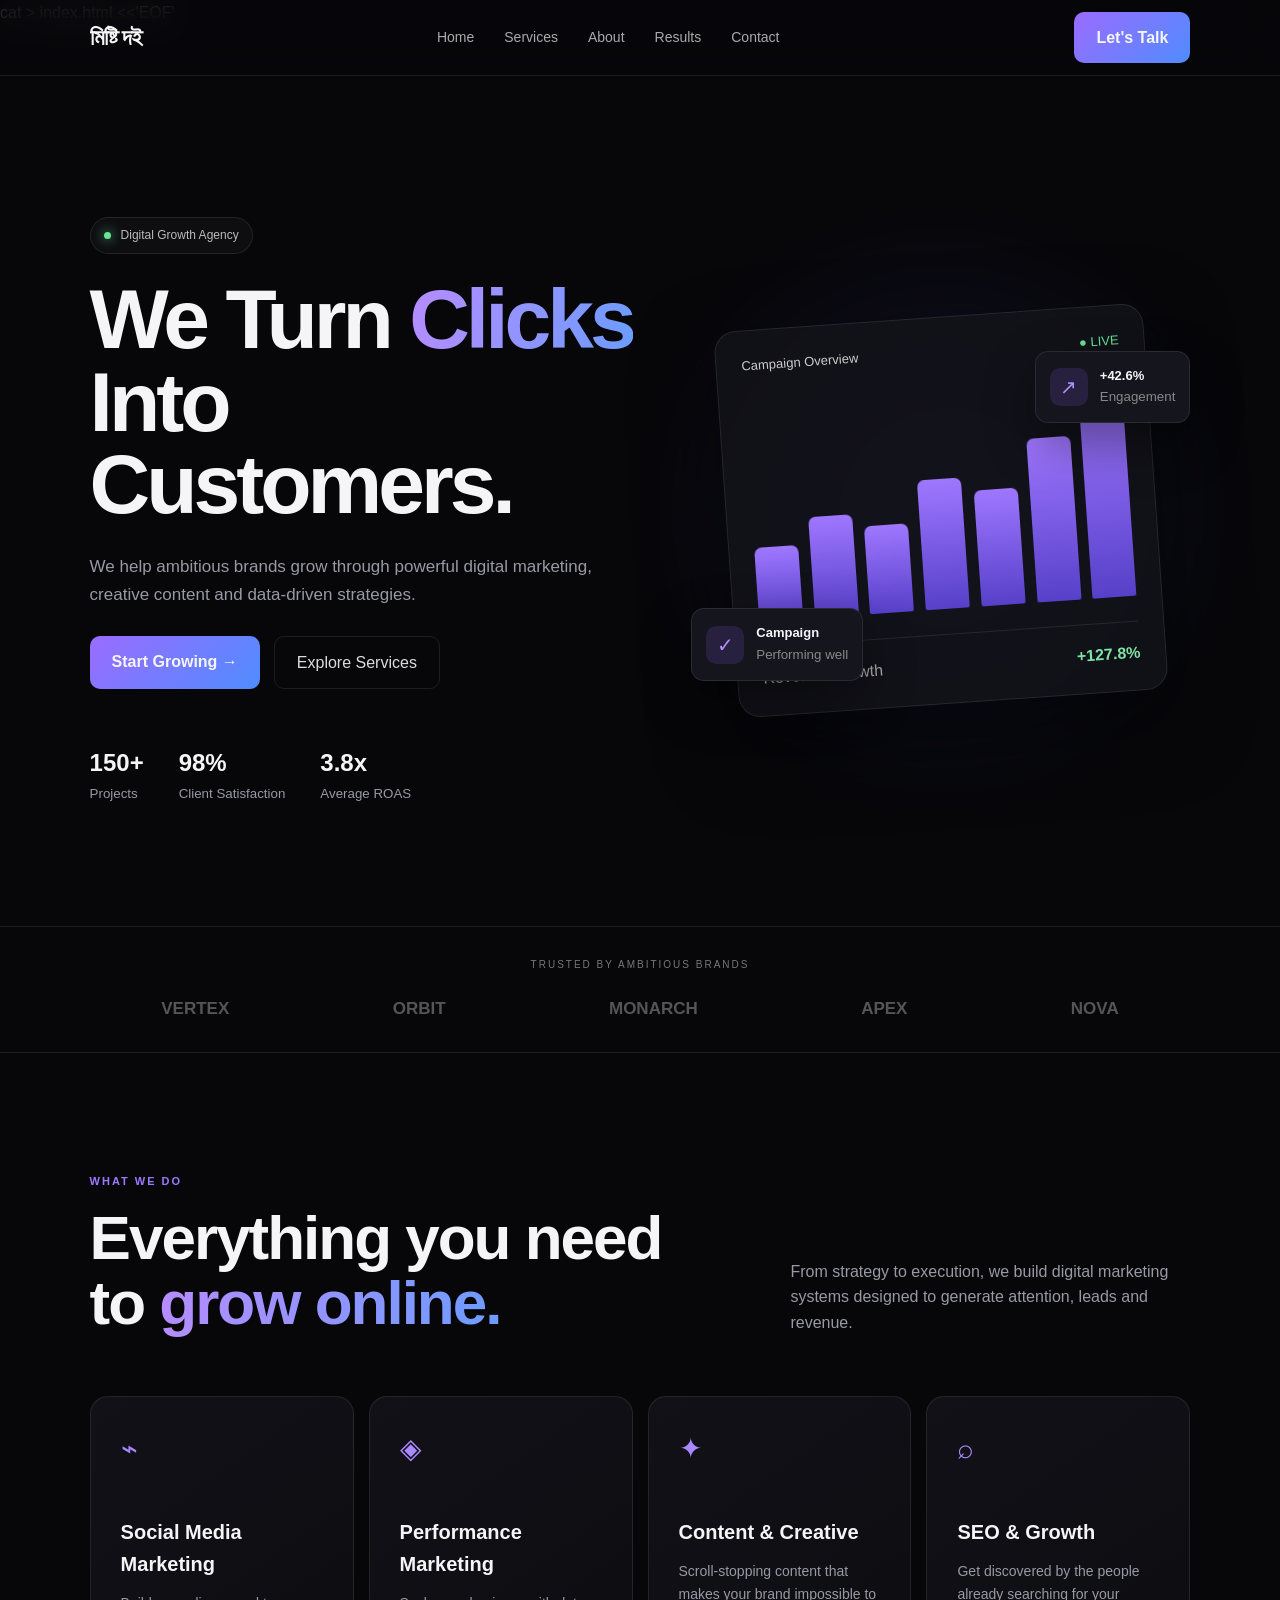
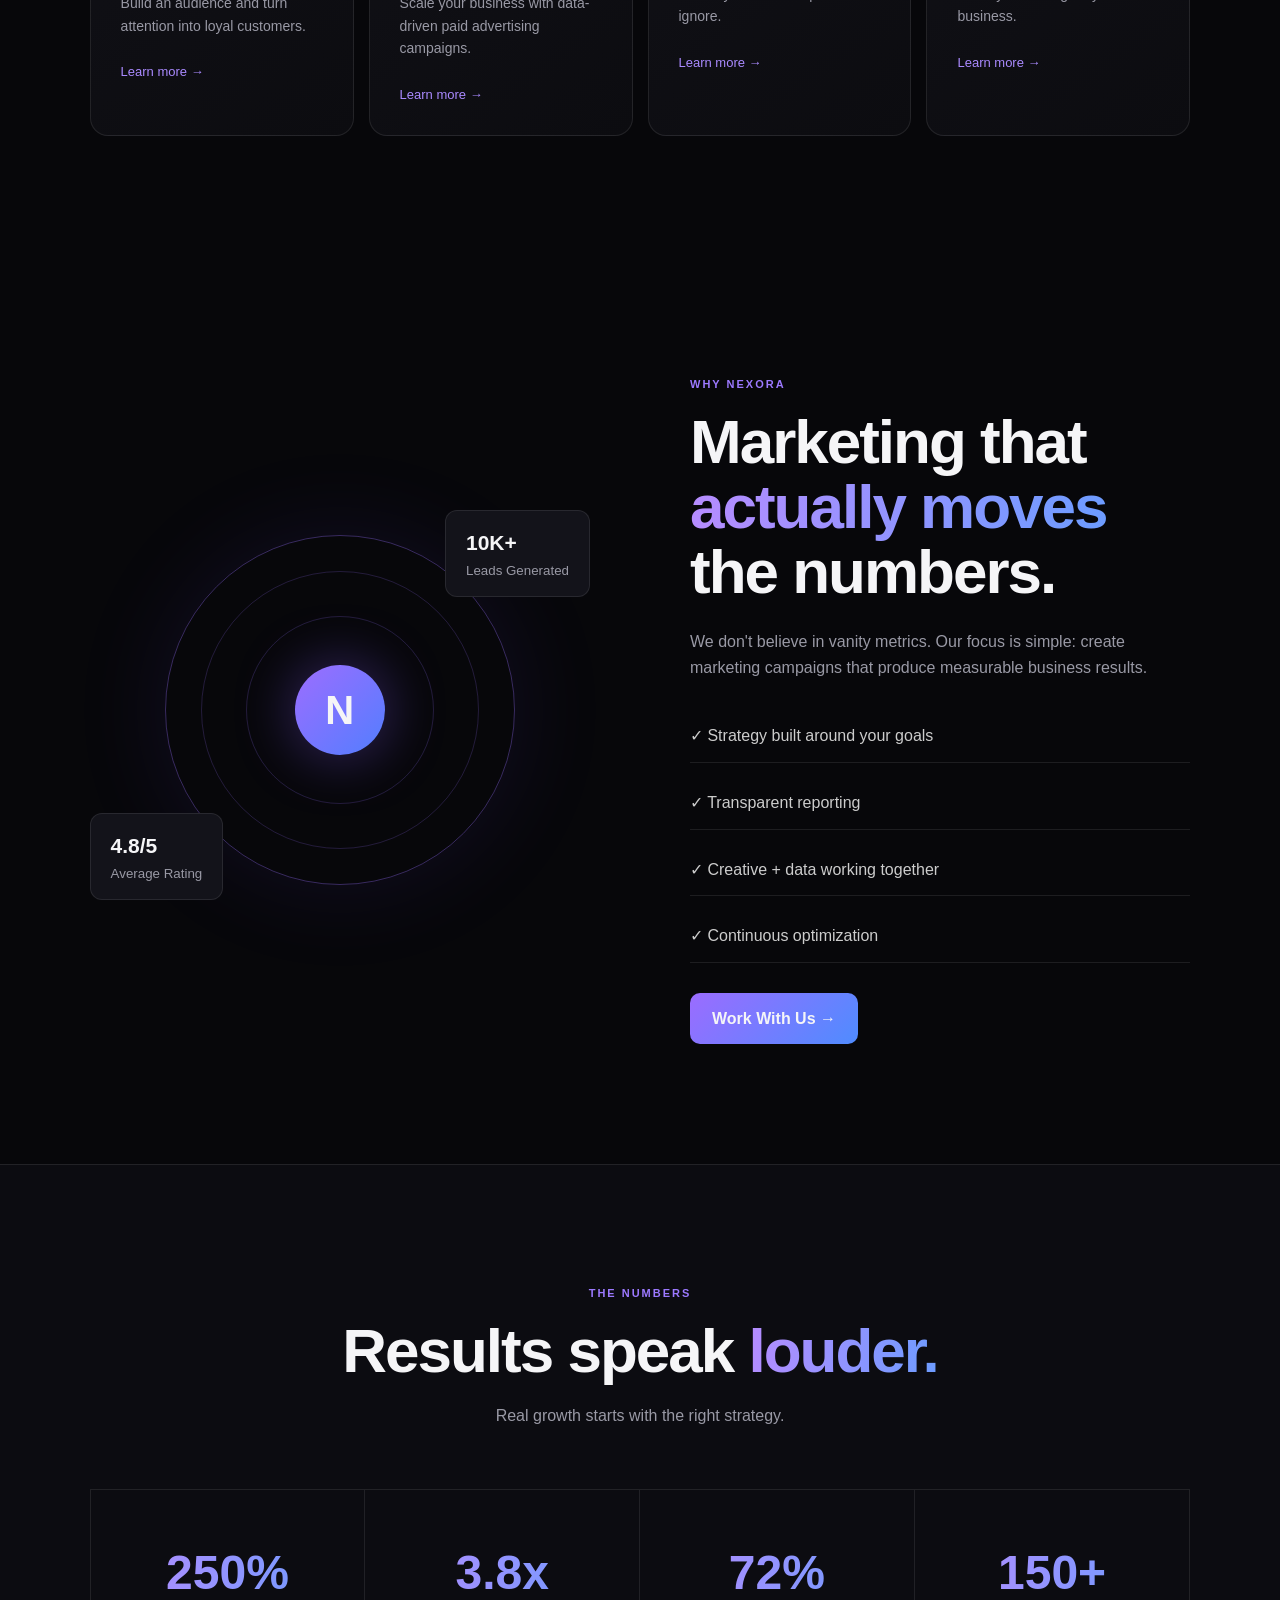
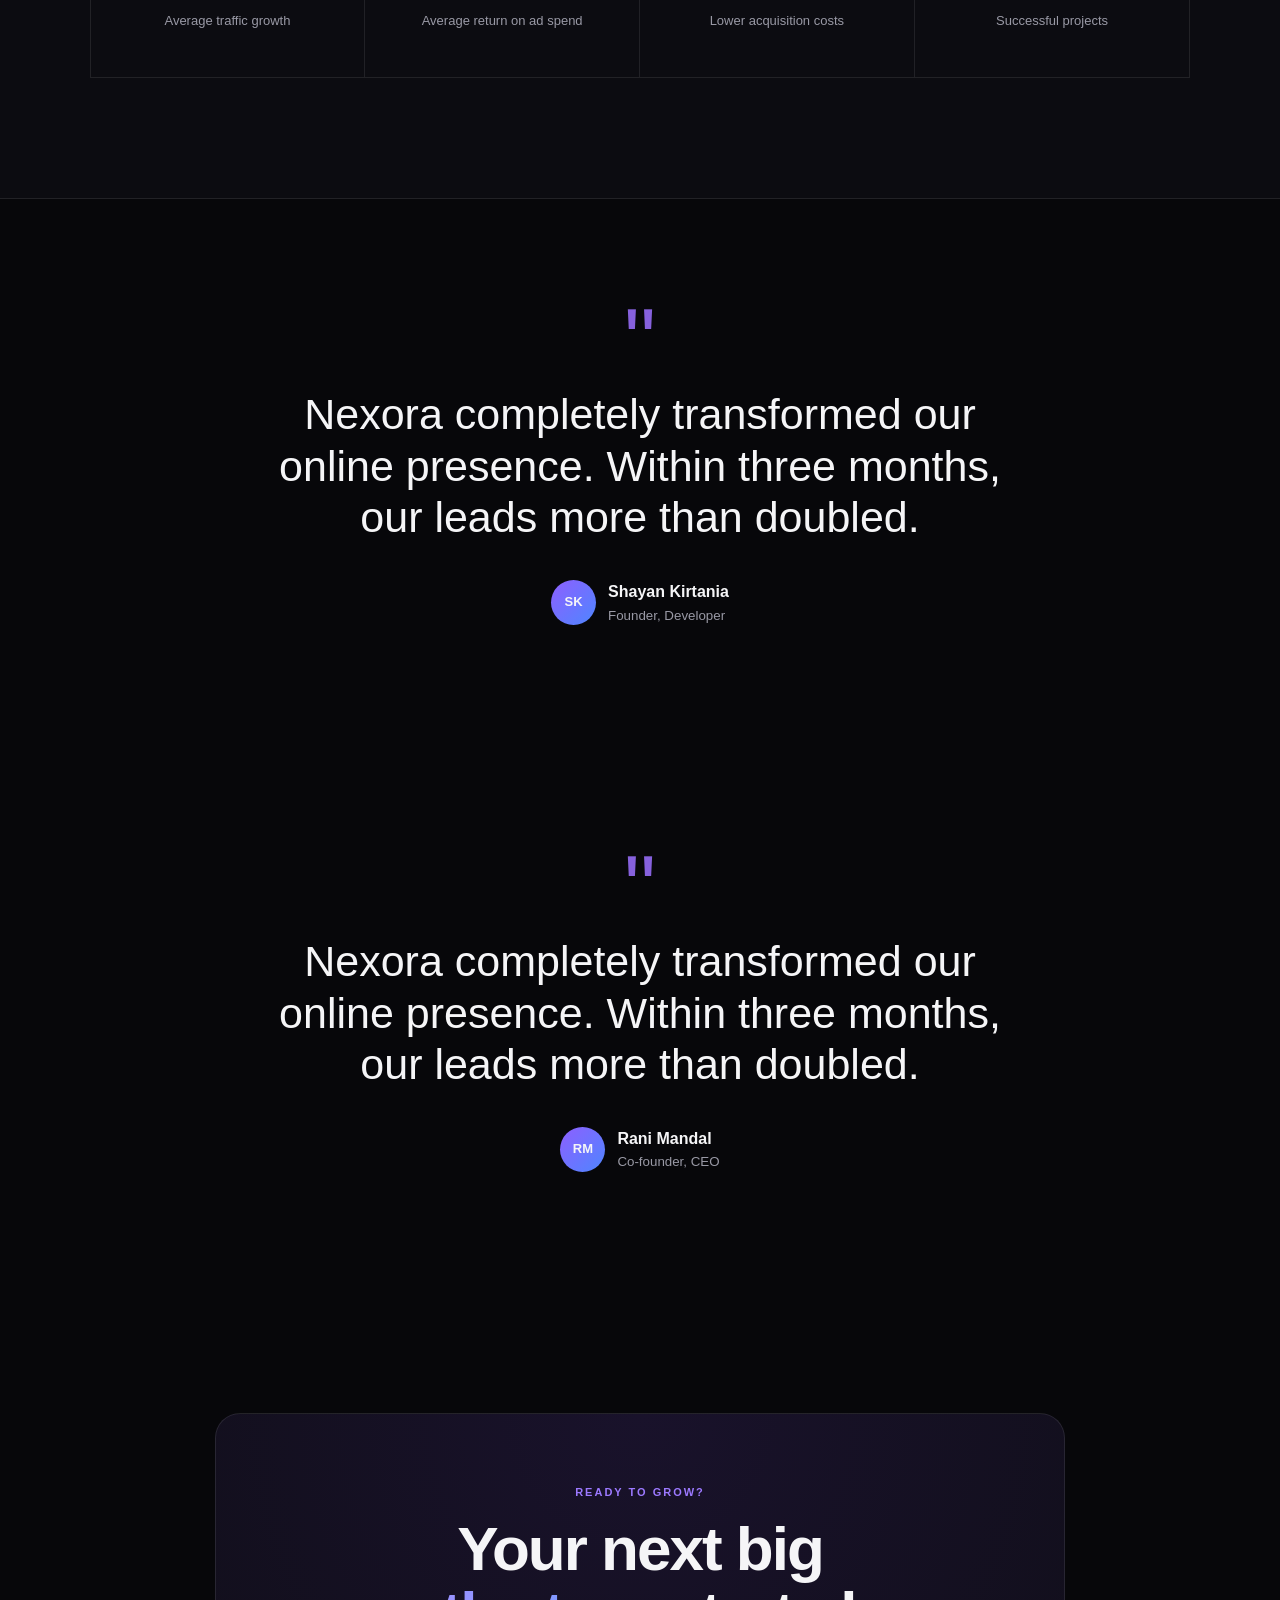
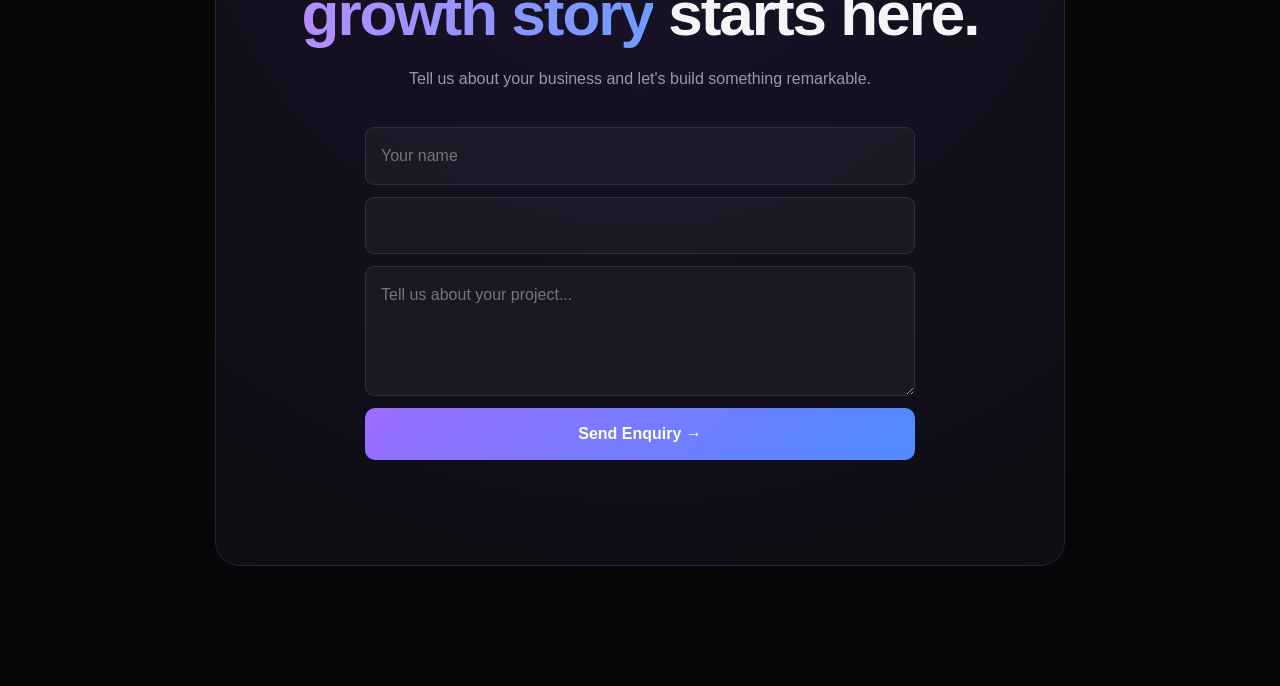
==== index.html @ a63d2e01 "Merge branch 'main' of https://github.com/keshavdey10-sys/misti-doi" ====
cat > index.html <<'EOF'
<!DOCTYPE html>
<html lang="en">
<head>
    <meta charset="UTF-8">
    <meta name="viewport" content="width=device-width, initial-scale=1.0">
    <meta name="description" content="Nexora Digital - Results-driven digital marketing agency helping brands grow online.">
    <title>Misti Doi ♥</title>
    <link rel="stylesheet" href="style.css">
</head>

<body>

<header class="navbar">
    <a href="#" class="logo">মিষ্টি দই</a>

    <nav id="nav">
        <a href="#home">Home</a>
        <a href="#services">Services</a>
        <a href="#about">About</a>
        <a href="#results">Results</a>
        <a href="#contact">Contact</a>
    </nav>

    <a href="#contact" class="nav-btn">Let's Talk</a>

    <button class="menu-btn" id="menuBtn">☰</button>
</header>


<main>

<section class="hero" id="home">

    <div class="hero-content">

        <div class="badge">
            <span></span> Digital Growth Agency
        </div>

        <h1>
            We Turn <span>Clicks</span><br>
            Into Customers.
        </h1>

        <p>
            We help ambitious brands grow through powerful digital marketing,
            creative content and data-driven strategies.
        </p>

        <div class="hero-buttons">
            <a href="#contact" class="primary-btn">Start Growing →</a>
            <a href="#services" class="secondary-btn">Explore Services</a>
        </div>

        <div class="trust">
            <div>
                <strong>150+</strong>
                <small>Projects</small>
            </div>

            <div>
                <strong>98%</strong>
                <small>Client Satisfaction</small>
            </div>

            <div>
                <strong>3.8x</strong>
                <small>Average ROAS</small>
            </div>
        </div>

    </div>

    <div class="hero-visual">

        <div class="glow"></div>

        <div class="dashboard">

            <div class="dash-top">
                <span>Campaign Overview</span>
                <span class="live">● LIVE</span>
            </div>

            <div class="chart">
                <div class="bar b1"></div>
                <div class="bar b2"></div>
                <div class="bar b3"></div>
                <div class="bar b4"></div>
                <div class="bar b5"></div>
                <div class="bar b6"></div>
                <div class="bar b7"></div>
            </div>

            <div class="growth">
                <span>Revenue Growth</span>
                <strong>+127.8%</strong>
            </div>

        </div>

        <div class="floating-card card-one">
            <span>↗</span>
            <div>
                <strong>+42.6%</strong>
                <small>Engagement</small>
            </div>
        </div>

        <div class="floating-card card-two">
            <span>✓</span>
            <div>
                <strong>Campaign</strong>
                <small>Performing well</small>
            </div>
        </div>

    </div>

</section>


<section class="brands">
    <p>TRUSTED BY AMBITIOUS BRANDS</p>

    <div class="brand-row">
        <span>VERTEX</span>
        <span>ORBIT</span>
        <span>MONARCH</span>
        <span>APEX</span>
        <span>NOVA</span>
    </div>
</section>


<section class="section" id="services">

    <div class="section-heading">
        <div>
            <span class="eyebrow">WHAT WE DO</span>
            <h2>Everything you need<br>to <span>grow online.</span></h2>
        </div>

        <p>
            From strategy to execution, we build digital marketing systems
            designed to generate attention, leads and revenue.
        </p>
    </div>

    <div class="services-grid">

        <div class="service-card">
            <div class="icon">⌁</div>
            <h3>Social Media Marketing</h3>
            <p>Build an audience and turn attention into loyal customers.</p>
            <a href="#contact">Learn more →</a>
        </div>

        <div class="service-card featured">
            <div class="icon">◈</div>
            <h3>Performance Marketing</h3>
            <p>Scale your business with data-driven paid advertising campaigns.</p>
            <a href="#contact">Learn more →</a>
        </div>

        <div class="service-card">
            <div class="icon">✦</div>
            <h3>Content & Creative</h3>
            <p>Scroll-stopping content that makes your brand impossible to ignore.</p>
            <a href="#contact">Learn more →</a>
        </div>

        <div class="service-card">
            <div class="icon">⌕</div>
            <h3>SEO & Growth</h3>
            <p>Get discovered by the people already searching for your business.</p>
            <a href="#contact">Learn more →</a>
        </div>

    </div>

</section>


<section class="about section" id="about">

    <div class="about-visual">
        <div class="orbit">
            <div class="orbit-center">N</div>
        </div>

        <div class="mini-stat stat-one">
            <strong>10K+</strong>
            <small>Leads Generated</small>
        </div>

        <div class="mini-stat stat-two">
            <strong>4.8/5</strong>
            <small>Average Rating</small>
        </div>
    </div>

    <div class="about-content">
        <span class="eyebrow">WHY NEXORA</span>

        <h2>
            Marketing that<br>
            <span>actually moves</span><br>
            the numbers.
        </h2>

        <p>
            We don't believe in vanity metrics. Our focus is simple:
            create marketing campaigns that produce measurable business results.
        </p>

        <div class="check-list">
            <div>✓ Strategy built around your goals</div>
            <div>✓ Transparent reporting</div>
            <div>✓ Creative + data working together</div>
            <div>✓ Continuous optimization</div>
        </div>

        <a href="#contact" class="primary-btn">Work With Us →</a>
    </div>

</section>


<section class="results section" id="results">

    <div class="section-heading centered">
        <span class="eyebrow">THE NUMBERS</span>
        <h2>Results speak <span>louder.</span></h2>
        <p>Real growth starts with the right strategy.</p>
    </div>

    <div class="results-grid">

        <div>
            <strong>250%</strong>
            <span>Average traffic growth</span>
        </div>

        <div>
            <strong>3.8x</strong>
            <span>Average return on ad spend</span>
        </div>

        <div>
            <strong>72%</strong>
            <span>Lower acquisition costs</span>
        </div>

        <div>
            <strong>150+</strong>
            <span>Successful projects</span>
        </div>

    </div>

</section>


<section class="testimonial section">

    <span class="quote">"</span>

    <blockquote>
        Nexora completely transformed our online presence.
        Within three months, our leads more than doubled.
    </blockquote>

    <div class="client">
        <div class="avatar">SK</div>
        <div>
            <strong>Shayan Kirtania</strong>
            <small>Founder, Developer</small>
        </div>
    </div>

</section>

<section class="testimonial section">

    <span class="quote">"</span>

    <blockquote>
        Nexora completely transformed our online presence.
        Within three months, our leads more than doubled.
    </blockquote>

    <div class="client">
        <div class="avatar">RM</div>
        <div>
            <strong>Rani Mandal</strong>
            <small>Co-founder, CEO</small>
        </div>
    </div>

</section>


<section class="cta section" id="contact">

    <div class="cta-box">

        <span class="eyebrow">READY TO GROW?</span>

        <h2>
            Your next big<br>
            <span>growth story</span> starts here.
        </h2>

        <p>
            Tell us about your business and let's build something remarkable.
        </p>

        <form id="contactForm" action="https://formspree.io/f/xljejrdw" method="POST">

            <input type="text" name="name" placeholder="Your name" required>

            <input type="email" name="email placeholder="Your email" required>

            <textarea name="message" placeholder="Tell us about your project..." required></textarea>

            <button type="submit" class="primary-btn">
                Send Enquiry →
            </button>

        </form>

        <p id="formMessage"></p>

    </div>

</section
---- style.css ----
*{margin:0;padding:0;box-sizing:border-box}
html{scroll-behavior:smooth}
body{background:#07070a;color:#f5f5f7;font-family:Arial,sans-serif;line-height:1.6;overflow-x:hidden}
a{text-decoration:none;color:inherit}

:root{
--bg:#07070a;
--card:#111118;
--text:#f5f5f7;
--muted:#9999a5;
--purple:#9b6cff;
--blue:#4f8cff;
--border:rgba(255,255,255,.09)
}

.navbar{
height:76px;padding:0 7%;display:flex;align-items:center;
justify-content:space-between;position:fixed;top:0;left:0;right:0;
z-index:100;background:rgba(7,7,10,.8);backdrop-filter:blur(18px);
border-bottom:1px solid var(--border)
}

.logo{font-size:23px;font-weight:900;letter-spacing:-1px}
.logo span{color:var(--purple)}

nav{display:flex;gap:30px}
nav a{color:#aaa;font-size:14px;transition:.3s}
nav a:hover{color:white}

.nav-btn,.primary-btn{
background:linear-gradient(135deg,var(--purple),var(--blue));
padding:13px 22px;border-radius:10px;font-weight:bold;
display:inline-block;transition:.3s
}

.nav-btn:hover,.primary-btn:hover{
transform:translateY(-3px);
box-shadow:0 15px 35px rgba(120,90,255,.35)
}

.menu-btn{display:none;background:none;border:0;color:white;font-size:26px}

.hero{
min-height:100vh;padding:150px 7% 80px;display:grid;
grid-template-columns:1.05fr .95fr;align-items:center;gap:50px
}

.badge{
display:inline-flex;gap:10px;align-items:center;padding:8px 13px;
border:1px solid var(--border);background:rgba(255,255,255,.03);
border-radius:30px;color:#bbb;font-size:12px;margin-bottom:24px
}

.badge span{
width:7px;height:7px;border-radius:50%;background:#69e59a;
box-shadow:0 0 12px #69e59a
}

.hero h1{
font-size:clamp(48px,7vw,84px);
line-height:.98;letter-spacing:-4px
}

.hero h1 span,
.section-heading h2 span,
.about-content h2 span,
.cta h2 span{
background:linear-gradient(100deg,#b78cff,#6c9cff);
-webkit-background-clip:text;color:transparent
}

.hero-content>p{
color:var(--muted);max-width:600px;margin:28px 0;font-size:17px
}

.hero-buttons{display:flex;gap:14px;flex-wrap:wrap}

.secondary-btn{
padding:13px 22px;border:1px solid var(--border);
border-radius:10px;color:#ddd
}

.trust{display:flex;gap:35px;margin-top:55px}
.trust div{display:flex;flex-direction:column}
.trust strong{font-size:24px}
.trust small{color:var(--muted)}

.hero-visual{
min-height:500px;display:flex;justify-content:center;
align-items:center;position:relative
}

.glow{
width:330px;height:330px;position:absolute;border-radius:50%;
background:linear-gradient(135deg,#8a52ff,#347dff);
filter:blur(80px);opacity:.2
}

.dashboard{
width:min(430px,90%);padding:25px;border:1px solid var(--border);
background:rgba(18,18,25,.9);border-radius:22px;
box-shadow:0 30px 80px rgba(0,0,0,.5);transform:rotate(-4deg);
z-index:2
}

.dash-top,.growth{display:flex;justify-content:space-between}
.dash-top{color:#ccc;font-size:13px}
.live{color:#65e39b}

.chart{
height:210px;display:flex;align-items:end;gap:12px;margin:35px 0 25px
}

.bar{
flex:1;border-radius:7px 7px 2px 2px;
background:linear-gradient(to top,#5740c9,#9f77ff);
animation:grow 1.5s ease forwards;transform-origin:bottom
}

.b1{height:35%}.b2{height:48%}.b3{height:42%}
.b4{height:62%}.b5{height:55%}.b6{height:78%}.b7{height:95%}

@keyframes grow{from{transform:scaleY(0)}to{transform:scaleY(1)}}

.growth{
border-top:1px solid var(--border);padding-top:18px;color:#aaa
}

.growth strong{color:#7ee4a5}

.floating-card{
position:absolute;display:flex;align-items:center;gap:12px;
background:#15151d;border:1px solid var(--border);
padding:14px;border-radius:13px;z-index:3;
box-shadow:0 20px 50px rgba(0,0,0,.4)
}

.floating-card span{
width:38px;height:38px;display:grid;place-items:center;
border-radius:10px;background:rgba(140,100,255,.15);
color:#b38cff;font-size:20px
}

.floating-card div{display:flex;flex-direction:column}
.floating-card strong{font-size:13px}
.floating-card small{color:#888}
.card-one{top:90px;right:0}
.card-two{bottom:80px;left:0}

.brands{
border-top:1px solid var(--border);border-bottom:1px solid var(--border);
padding:30px 7%;text-align:center
}

.brands p{
font-size:10px;color:#777;letter-spacing:2px;margin-bottom:22px
}

.brand-row{
display:flex;justify-content:space-around;flex-wrap:wrap;
gap:20px;color:#555;font-size:17px;font-weight:800
}

.section{padding:120px 7%}

.section-heading{
display:flex;justify-content:space-between;gap:50px;
align-items:end;margin-bottom:60px
}

.eyebrow{
color:#9c79ff;font-size:11px;letter-spacing:2px;font-weight:bold
}

.section-heading h2,.about-content h2,.cta h2{
font-size:clamp(38px,5vw,62px);
line-height:1.05;letter-spacing:-2px;margin-top:15px
}

.section-heading>p{color:var(--muted);max-width:400px}

.services-grid{
display:grid;grid-template-columns:repeat(4,1fr);gap:15px
}

.service-card{
padding:30px;min-height:290px;border:1px solid var(--border);
border-radius:18px;background:linear-gradient(145deg,#111117,#0c0c10);
transition:.35s
}

.service-card:hover{
transform:translateY(-8px);
border-color:rgba(150,110,255,.5)
}

.icon{font-size:28px;color:#aa88ff;margin-bottom:45px}
.service-card h3{font-size:20px;margin-bottom:12px}
.service-card p{color:var(--muted);font-size:14px}
.service-card a{display:inline-block;margin-top:25px;color:#aa8aff;font-size:13px}

.about{
display:grid;grid-template-columns:1fr 1fr;
gap:100px;align-items:center
}

.about-visual{
height:500px;position:relative;display:grid;place-items:center
}

.orbit{
width:350px;height:350px;border:1px solid rgba(150,110,255,.35);
border-radius:50%;position:relative;
box-shadow:0 0 100px rgba(120,80,255,.1)
}

.orbit:before,.orbit:after{
content:"";position:absolute;border:1px solid rgba(150,110,255,.2);
border-radius:50%;inset:35px
}

.orbit:after{inset:80px}

.orbit-center{
position:absolute;inset:0;margin:auto;width:90px;height:90px;
display:grid;place-items:center;border-radius:50%;
background:linear-gradient(135deg,#9d6dff,#527eff);
font-size:40px;font-weight:900;
box-shadow:0 0 60px rgba(130,90,255,.4)
}

.mini-stat{
position:absolute;padding:15px 20px;background:#13131a;
border:1px solid var(--border);border-radius:12px;
display:flex;flex-direction:column
}

.stat-one{top:50px;right:0}
.stat-two{bottom:60px;left:0}
.mini-stat strong{font-size:21px}
.mini-stat small{color:var(--muted)}

.about-content>p{
color:var(--muted);max-width:550px;margin:25px 0
}

.check-list{
display:grid;gap:14px;color:#ccc;margin:30px 0
}

.check-list div{
padding:13px 0;border-bottom:1px solid var(--border)
}

.centered{display:block;text-align:center}
.centered p{margin:20px auto 0}

.results{
background:#0c0c11;border-top:1px solid var(--border);
border-bottom:1px solid var(--border)
}

.results-grid{
display:grid;grid-template-columns:repeat(4,1fr);
border:1px solid var(--border)
}

.results-grid div{
padding:45px 25px;border-right:1px solid var(--border);
text-align:center
}

.results-grid div:last-child{border:0}

.results-grid strong{
display:block;font-size:48px;
background:linear-gradient(100deg,#b78cff,#6c9cff);
-webkit-background-clip:text;color:transparent
}

.results-grid span{color:var(--muted);font-size:13px}

.testimonial{
max-width:950px;margin:auto;text-align:center
}

.quote{font-size:90px;line-height:.5;color:#8661dd}

blockquote{
font-size:clamp(26px,4vw,43px);
line-height:1.2;margin:25px 0 35px
}

.client{
display:flex;justify-content:center;align-items:center;gap:12px
}

.avatar{
width:45px;height:45px;border-radius:50%;
display:grid;place-items:center;
background:linear-gradient(135deg,#8e5fff,#4e86ff);
font-size:13px;font-weight:bold
}

.client div:last-child{
display:flex;flex-direction:column;text-align:left
}

.client small{color:var(--muted)}

.cta{text-align:center}

.cta-box{
max-width:850px;margin:auto;padding:70px 30px;
border:1px solid var(--border);border-radius:25px;
background:radial-gradient(circle at top,#19122b,#0d0d12)
}

.cta-box>p{color:var(--muted);margin:20px 0 35px}

form{max-width:550px;margin:auto;display:grid;gap:12px}

input,textarea{
width:100%;padding:15px;border:1px solid var(--border);
border-radius:9px;background:rgba(255,255,255,.04);
color:white;outline:none;font:inherit
}

textarea{min-height:130px;resize:vertical}

input:focus,textarea:focus{border-color:#8b67e9}

form button{border:0;cursor:pointer;font:inherit;color:white}

#formMessage{color:#75dfa0;margin-top:15px}

footer{
padding:45px 7% 25px;border-top:1px solid var(--border)
}

.footer-top,.footer-bottom{
display:flex;justify-content:space-between;gap:20px
}

.footer-top p{color:var(--muted);margin-top:8px}

.footer-links{
display:flex;gap:25px;color:#999;font-size:13px
}

.footer-bottom{
margin-top:45px;padding-top:20px;
border-top:1px solid var(--border);
color:#555;font-size:11px
}

@media(max-width:900px){

.navbar{padding:0 5%}
nav,.nav-btn{display:none}
.menu-btn{display:block}

nav.active{
display:flex;position:absolute;top:76px;left:0;right:0;
padding:25px;background:#0b0b0f;flex-direction:column;
border-bottom:1px solid var(--border)
}

.hero{
grid-template-columns:1fr;padding-left:5%;padding-right:5%
}

.hero-visual{min-height:430px}
.section{padding:85px 5%}
.section-heading{display:block}
.section-heading>p{margin-top:20px}

.services-grid{grid-template-columns:repeat(2,1fr)}
.about{grid-template-columns:1fr;gap:40px}
.results-grid{grid-template-columns:repeat(2,1fr)}

}

@media(max-width:600px){

.hero h1{letter-spacing:-2px}
.trust{gap:20px}
.trust strong{font-size:20px}

.services-grid{grid-template-columns:1fr}
.service-card{min-height:auto}

.about-visual{height:400px}
.orbit{width:280px;height:280px}

.results-grid{grid-template-columns:1fr}

.results-grid div{
border-right:0;border-bottom:1px solid var(--border)
}

.footer-top,.footer-bottom{flex-direction:column}
.footer-links{flex-wrap:wrap}

.card-one{right:-5px}
.card-two{left:-5px}

}
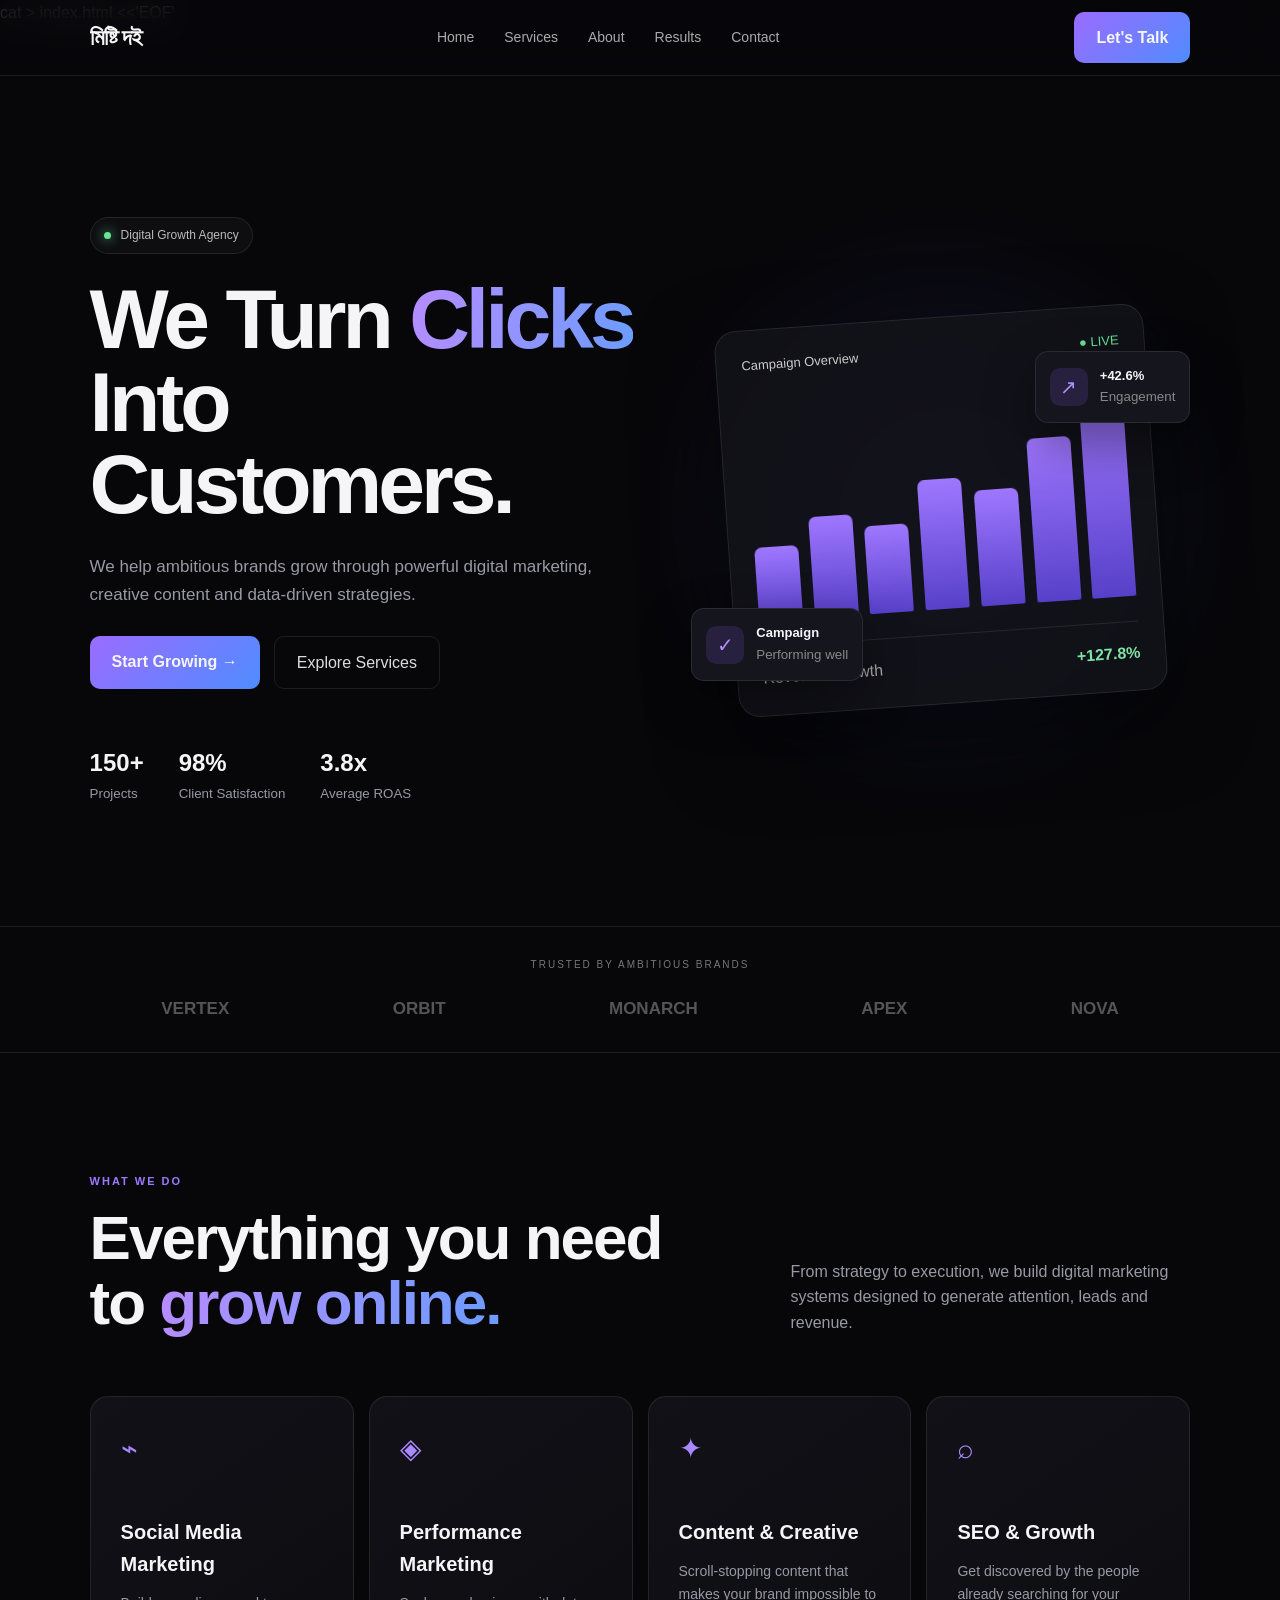
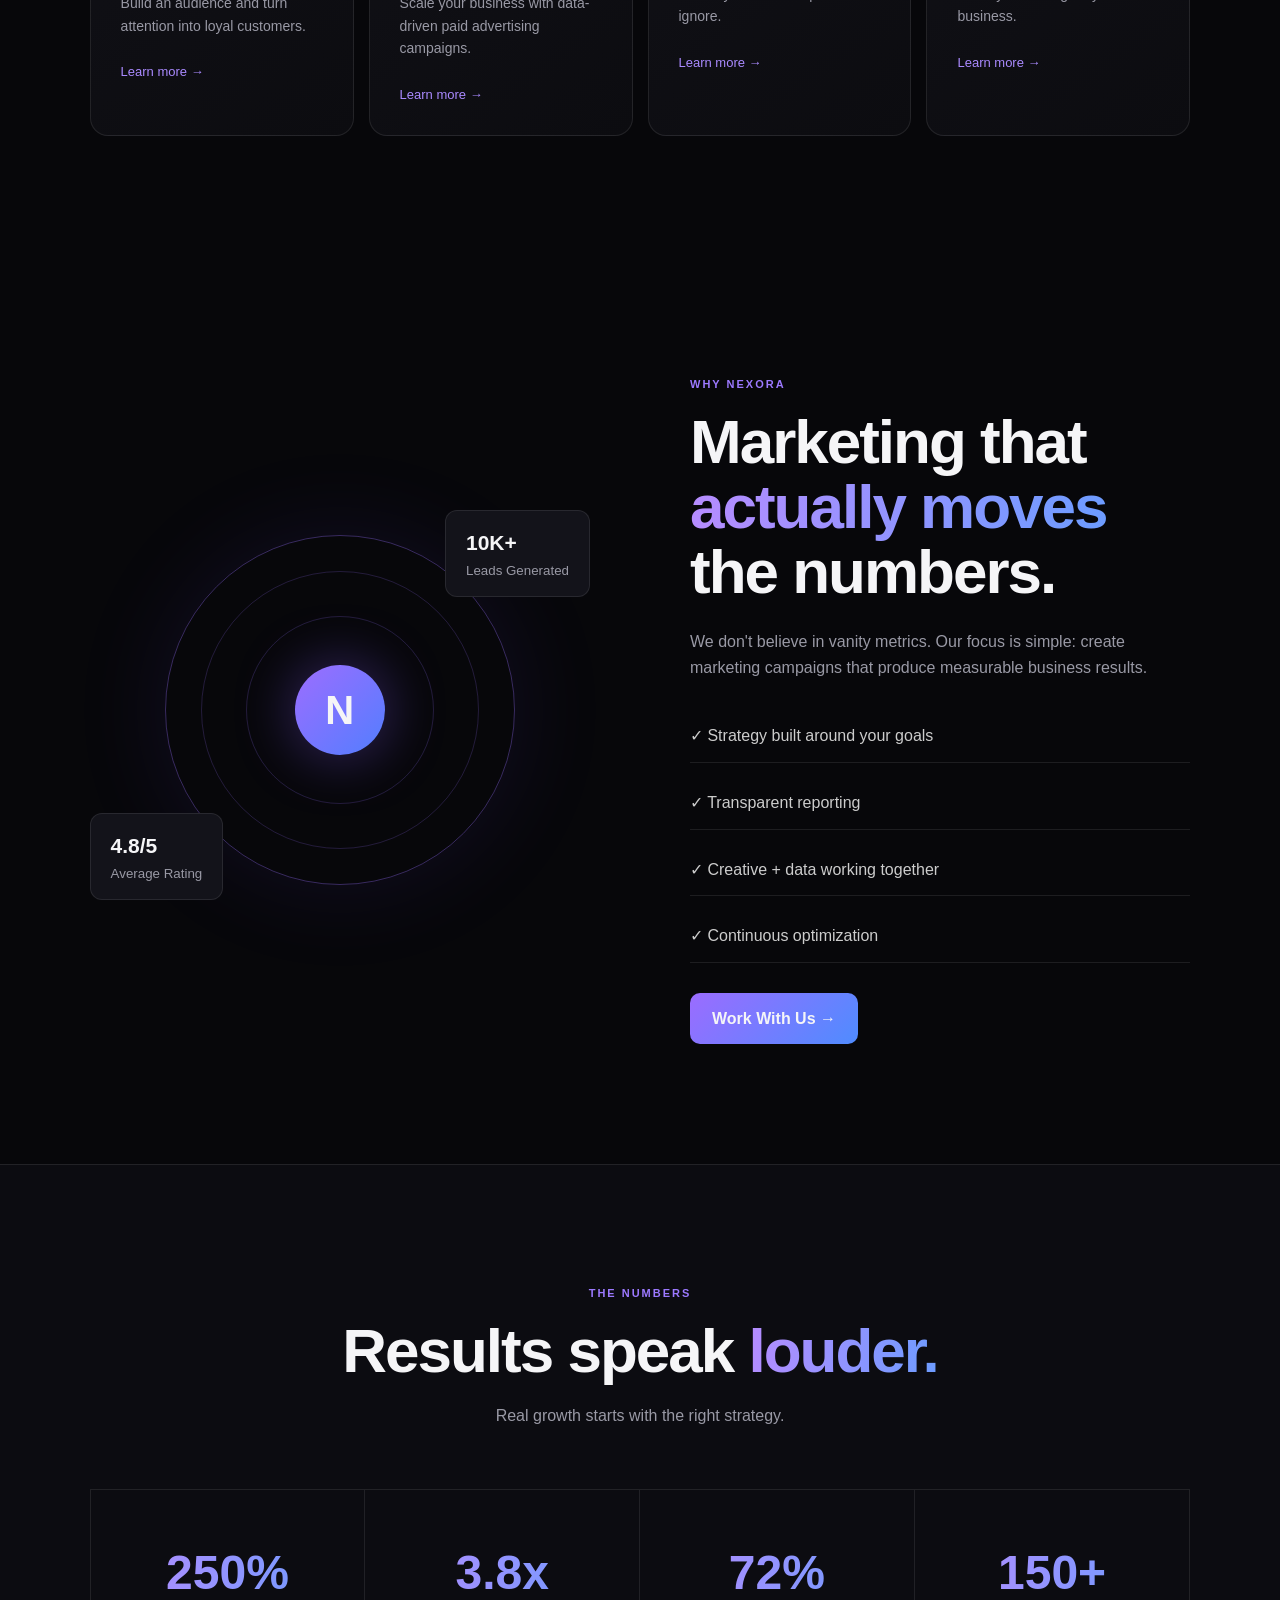
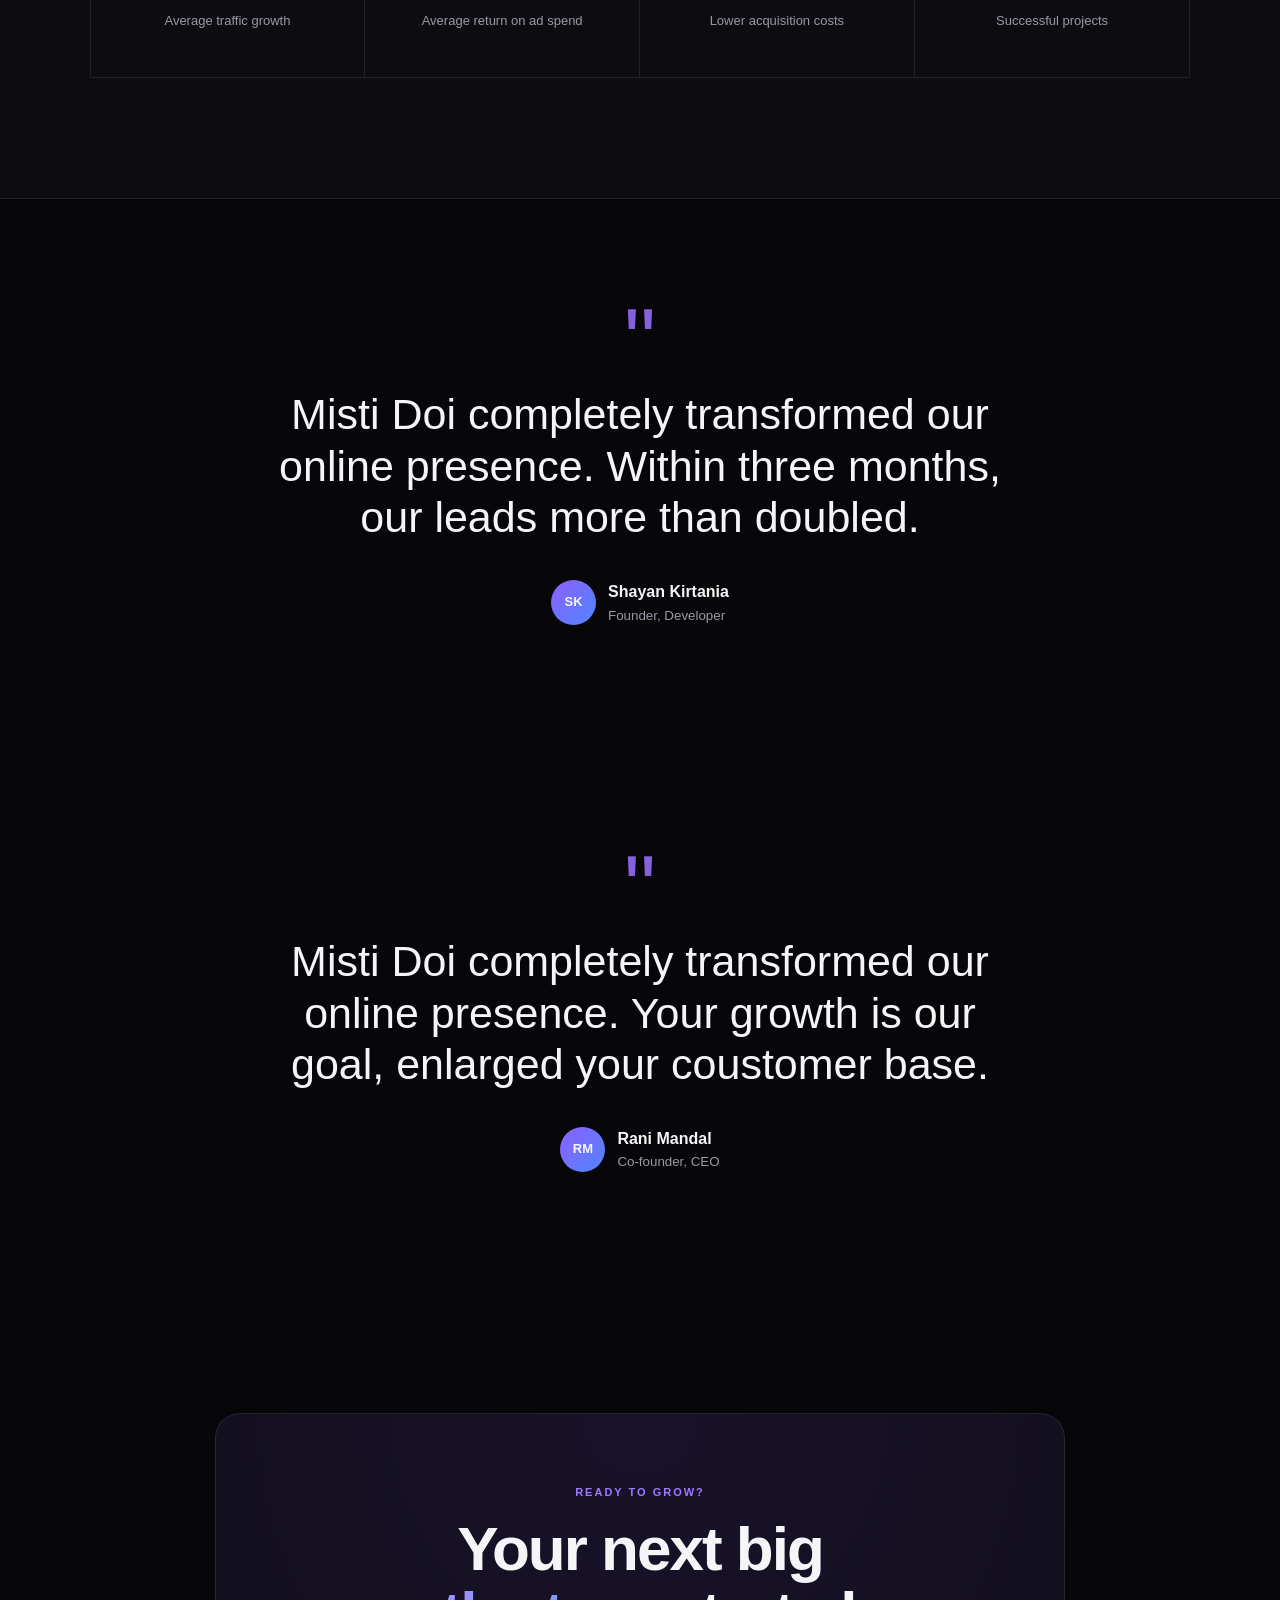
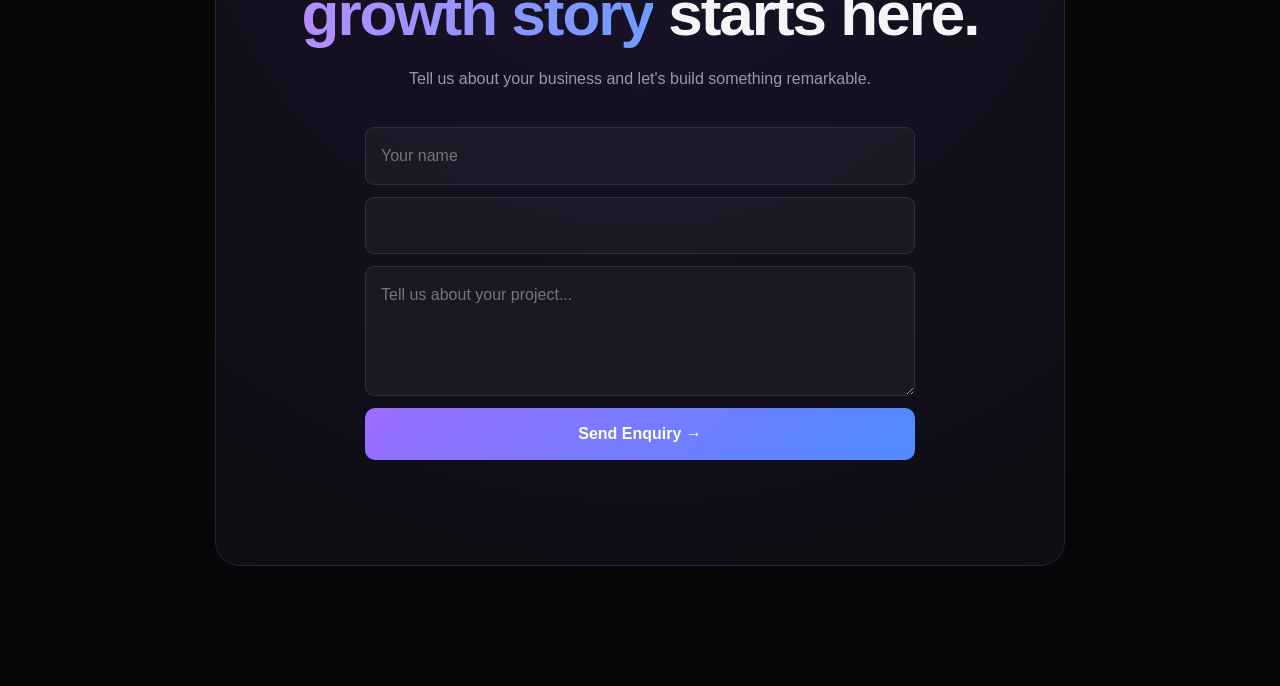
==== commit 52e677f5: "Update index.html" ====
--- a/index.html
+++ b/index.html
@@ -268,7 +268,7 @@
     <span class="quote">"</span>
 
     <blockquote>
-        Nexora completely transformed our online presence.
+        Misti Doi completely transformed our online presence.
         Within three months, our leads more than doubled.
     </blockquote>
 
@@ -287,8 +287,8 @@
     <span class="quote">"</span>
 
     <blockquote>
-        Nexora completely transformed our online presence.
-        Within three months, our leads more than doubled.
+        Misti Doi completely transformed our online presence.
+        Your growth is our goal, enlarged your coustomer base.
     </blockquote>
 
     <div class="client">
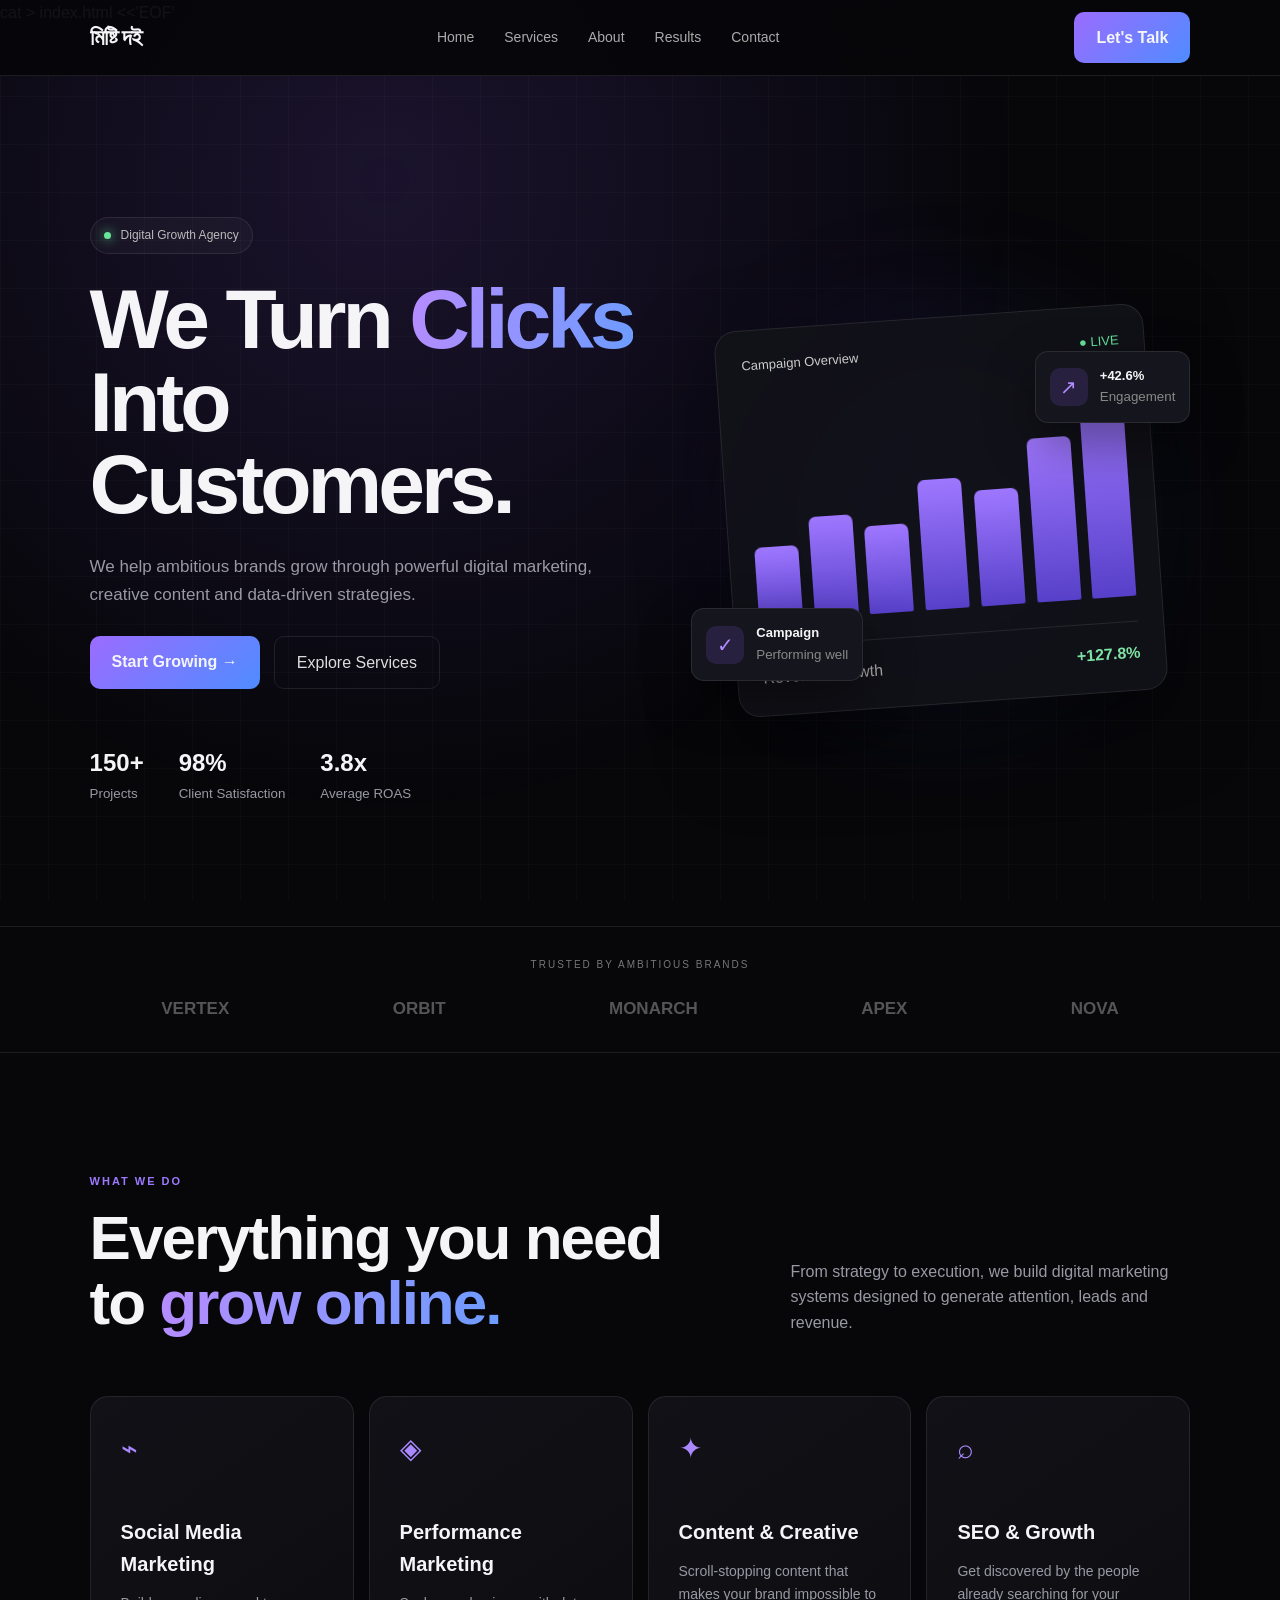
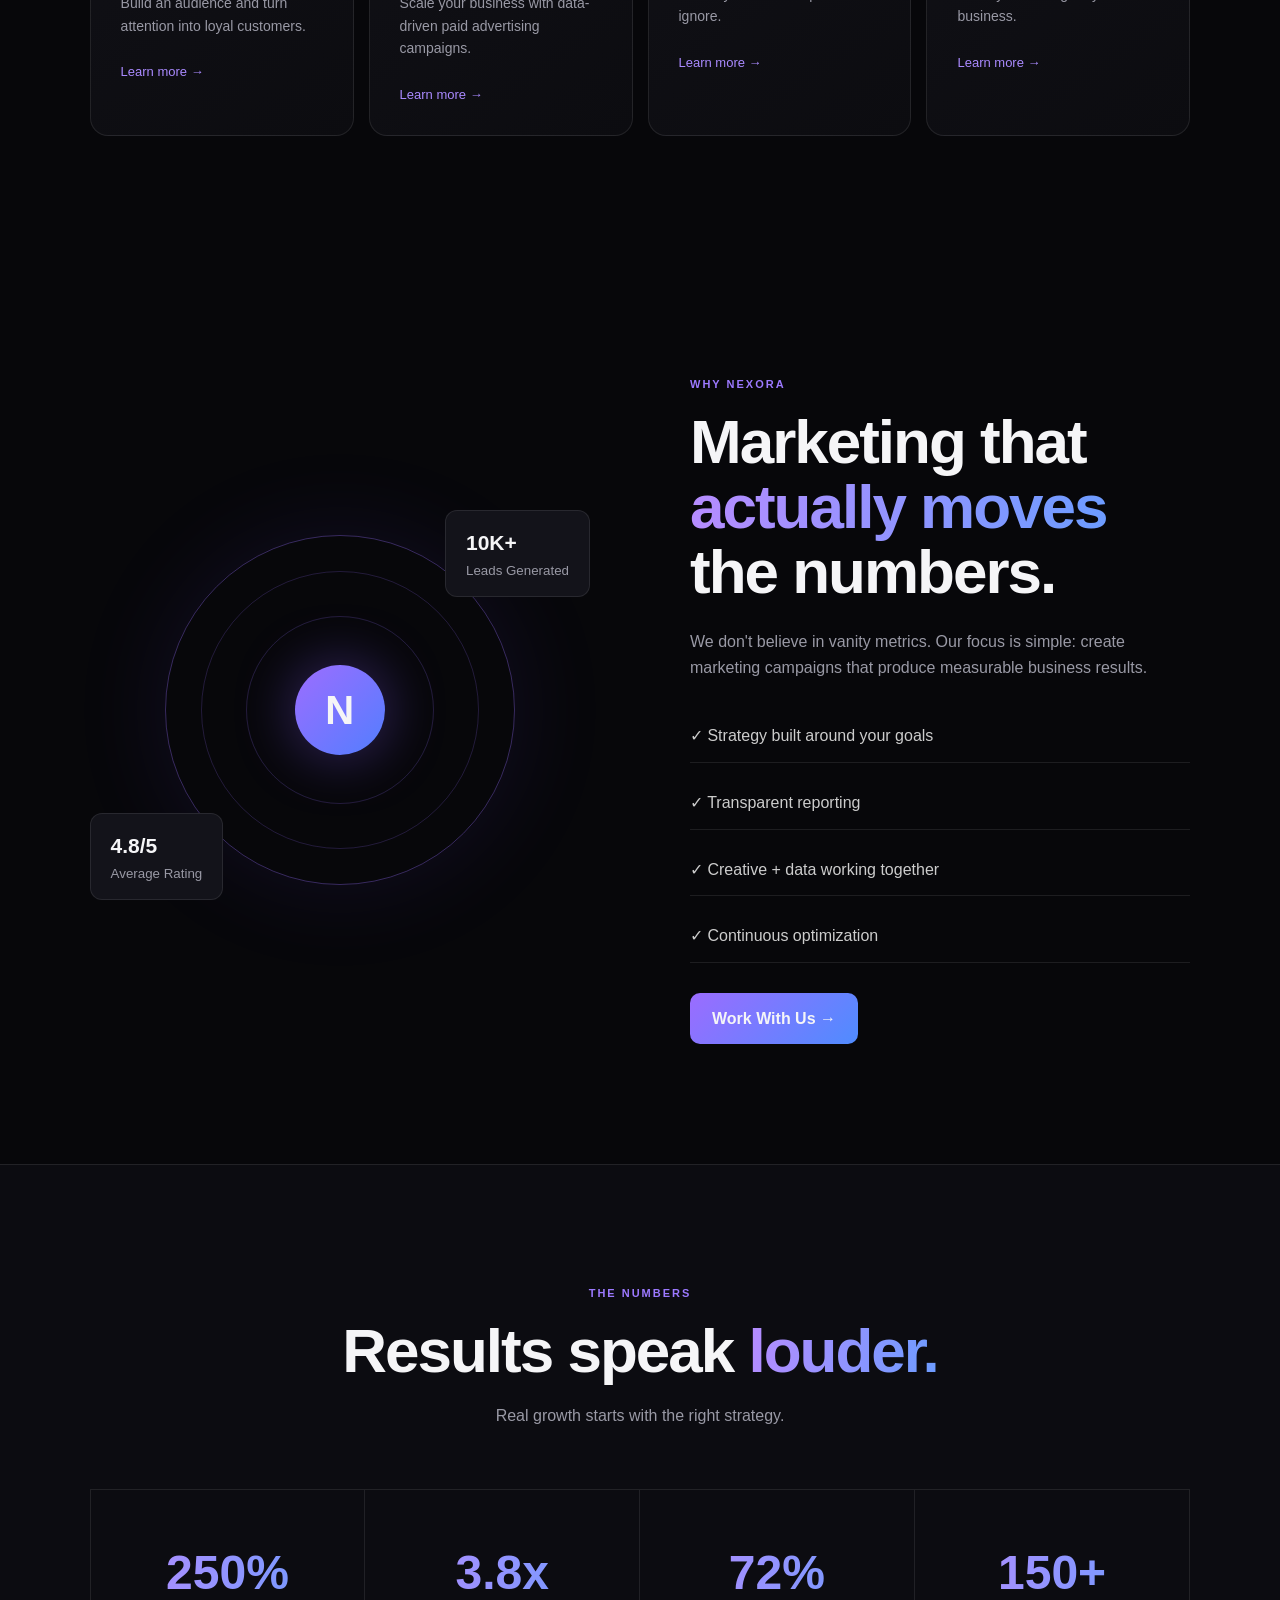
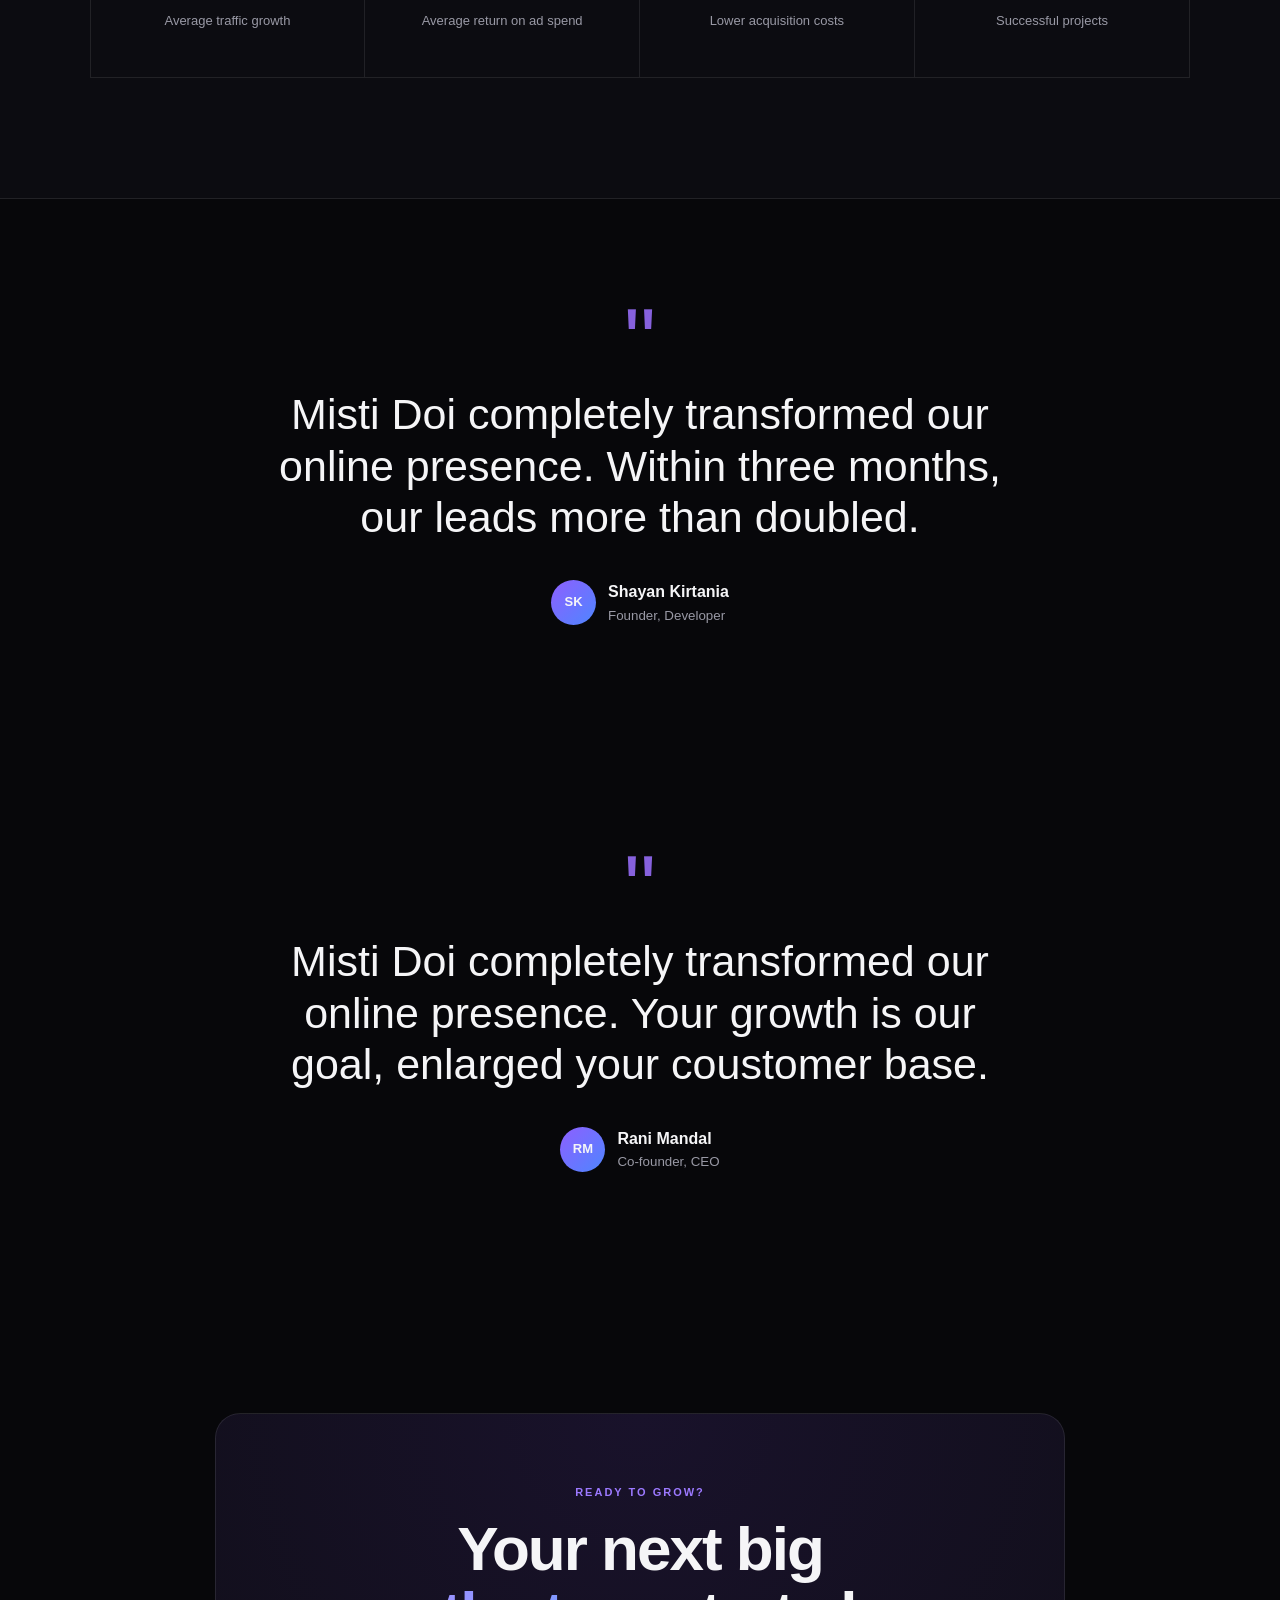
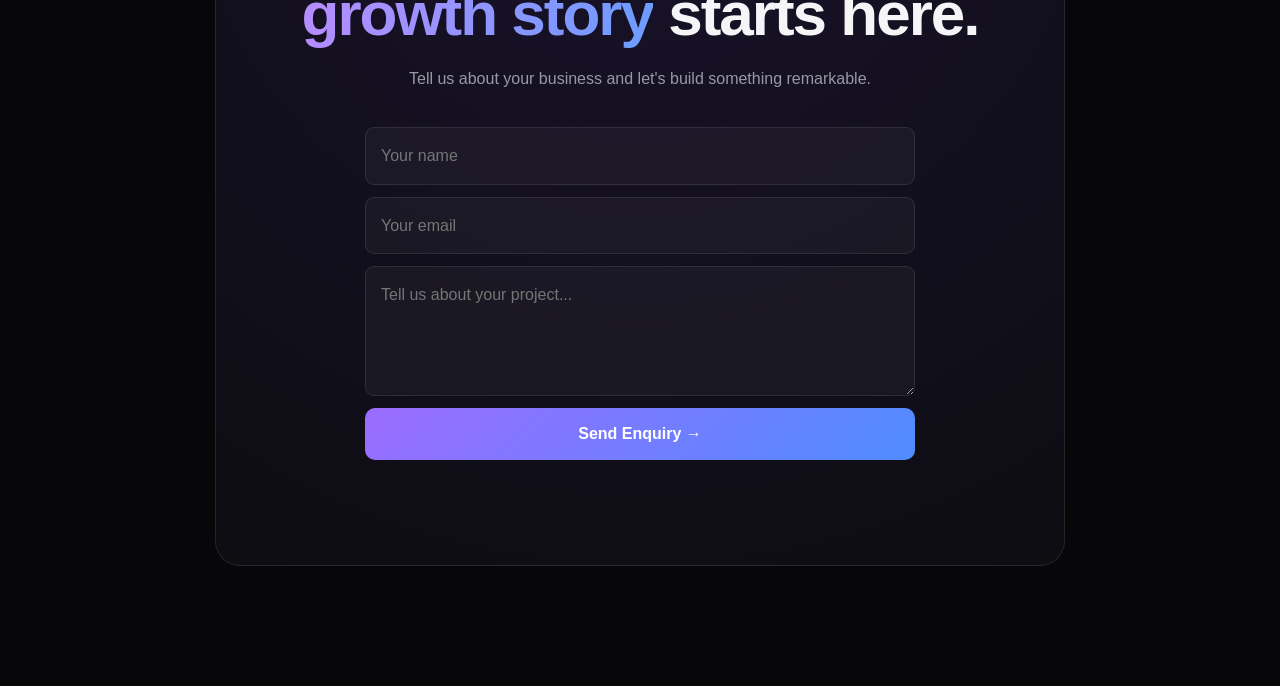
==== commit 521bf30e: "Fix contact form HTML" ====
--- a/index.html
+++ b/index.html
@@ -17,7 +17,7 @@
     <nav id="nav">
         <a href="#home">Home</a>
         <a href="#services">Services</a>
-        <a href="#about">About</a>
+        <a href="about.html">About</a>
         <a href="#results">Results</a>
         <a href="#contact">Contact</a>
     </nav>
@@ -321,7 +321,7 @@
 
             <input type="text" name="name" placeholder="Your name" required>
 
-            <input type="email" name="email placeholder="Your email" required>
+            <input type="email" name="email" placeholder="Your email" required>
 
             <textarea name="message" placeholder="Tell us about your project..." required></textarea>
 
@@ -335,5 +335,10 @@
 
     </div>
 
-</section
-
+</section>
+
+</main>
+
+<script src="script.js"></script>
+</body>
+</html>
--- a/style.css
+++ b/style.css
@@ -1,6 +1,29 @@
 *{margin:0;padding:0;box-sizing:border-box}
 html{scroll-behavior:smooth}
-body{background:#07070a;color:#f5f5f7;font-family:Arial,sans-serif;line-height:1.6;overflow-x:hidden}
+body{
+  background:#07070a;color:#f5f5f7;font-family:Arial,sans-serif;
+  line-height:1.6;overflow-x:hidden;position:relative
+}
+
+body::before{
+  content:"";position:fixed;inset:0;z-index:-2;
+  background-image:
+    linear-gradient(rgba(255,255,255,.025) 1px,transparent 1px),
+    linear-gradient(90deg,rgba(255,255,255,.025) 1px,transparent 1px);
+  background-size:48px 48px;
+}
+
+body::after{
+  content:"";position:fixed;inset:0;z-index:-3;
+  background:radial-gradient(circle at 30% 20%,rgba(140,90,255,.15),transparent 55%);
+  animation:auroraShift 20s ease-in-out infinite alternate
+}
+
+@keyframes auroraShift{
+  0%{transform:translate(0,0) scale(1)}
+  50%{transform:translate(-2%,3%) scale(1.08)}
+  100%{transform:translate(3%,-2%) scale(1.03)}
+}
 a{text-decoration:none;color:inherit}
 
 :root{
@@ -16,7 +39,7 @@
 .navbar{
 height:76px;padding:0 7%;display:flex;align-items:center;
 justify-content:space-between;position:fixed;top:0;left:0;right:0;
-z-index:100;background:rgba(7,7,10,.8);backdrop-filter:blur(18px);
+z-index:100;background:rgba(7,7,10,.95);
 border-bottom:1px solid var(--border)
 }
 
@@ -406,3 +429,236 @@
 .card-two{left:-5px}
 
 }
+.about-hero{
+  padding-top:170px;text-align:center;max-width:800px;margin:auto
+}
+
+.about-hero h1{
+  font-size:clamp(38px,6vw,64px);margin:15px 0 20px;letter-spacing:-2px
+}
+
+.about-hero>p{color:var(--muted);font-size:17px}
+
+.story{
+  display:grid;grid-template-columns:1.1fr .9fr;gap:60px;align-items:center
+}
+
+.story-content h2{
+  font-size:clamp(32px,4.5vw,50px);margin:15px 0 20px;letter-spacing:-2px
+}
+
+.story-content p{color:var(--muted);margin-bottom:16px}
+
+.story-stats{
+  display:grid;grid-template-columns:1fr 1fr;gap:20px
+}
+
+.story-stats div{
+  padding:25px;border:1px solid var(--border);border-radius:16px;
+  background:linear-gradient(145deg,#111117,#0c0c10)
+}
+
+.story-stats strong{display:block;font-size:30px}
+.story-stats small{color:var(--muted)}
+
+.values-grid{
+  display:grid;grid-template-columns:repeat(4,1fr);gap:15px
+}
+
+.value-card{
+  padding:28px;border:1px solid var(--border);border-radius:16px;
+  background:linear-gradient(145deg,#111117,#0c0c10);transition:.3s
+}
+
+.value-card:hover{
+  transform:translateY(-6px);border-color:rgba(150,110,255,.5)
+}
+
+.value-card h3{font-size:17px;margin:16px 0 8px}
+.value-card p{color:var(--muted);font-size:13px}
+
+.team-grid{
+  display:grid;grid-template-columns:repeat(2,1fr);gap:20px;max-width:600px;margin:auto
+}
+
+.team-card{
+  padding:35px;text-align:center;border:1px solid var(--border);
+  border-radius:18px;background:linear-gradient(145deg,#111117,#0c0c10)
+}
+
+.team-avatar{
+  width:65px;height:65px;margin:0 auto 16px;border-radius:50%;
+  display:grid;place-items:center;font-weight:bold;font-size:18px;
+  background:linear-gradient(135deg,#8e5fff,#4e86ff)
+}
+
+.team-card h3{font-size:17px;margin-bottom:4px}
+.team-card small{color:var(--muted)}
+
+.active-link{color:white!important}
+
+@media(max-width:900px){
+  .story{grid-template-columns:1fr}
+  .values-grid{grid-template-columns:repeat(2,1fr)}
+}
+
+@media(max-width:600px){
+  .story-stats{grid-template-columns:1fr}
+  .values-grid{grid-template-columns:1fr}
+  .team-grid{grid-template-columns:1fr}
+}
+
+/* Scroll reveal */
+.reveal{
+  opacity:0;transform:translateY(40px);
+  transition:opacity .8s ease, transform .8s ease;
+  transition-delay:var(--d,0s)
+}
+.reveal.show{opacity:1;transform:translateY(0)}
+
+/* Story stat cards get a subtle glow pulse */
+.story-stats div{
+  position:relative;overflow:hidden
+}
+.story-stats div::before{
+  content:"";position:absolute;inset:0;
+  background:radial-gradient(circle at 50% 0%,rgba(150,110,255,.15),transparent 70%);
+  opacity:0;transition:opacity .4s
+}
+.story-stats div:hover::before{opacity:1}
+.story-stats div{transition:transform .3s}
+.story-stats div:hover{transform:translateY(-5px)}
+
+/* Value cards float on hover with icon rotation */
+.value-card .icon{
+  display:inline-block;transition:transform .4s ease
+}
+.value-card:hover .icon{
+  transform:rotate(15deg) scale(1.15)
+}
+
+/* Team card avatar pulse ring */
+.team-avatar{
+  position:relative
+}
+.team-avatar::after{
+  content:"";position:absolute;inset:-6px;border-radius:50%;
+  border:1px solid rgba(150,110,255,.4);
+  animation:pulseRing 2.4s ease-out infinite
+}
+@keyframes pulseRing{
+  0%{transform:scale(.9);opacity:1}
+  100%{transform:scale(1.4);opacity:0}
+}
+
+/* Animated gradient text on hero span */
+.about-hero h1 span{
+  background-size:200% auto;
+  animation:gradientShift 4s ease infinite
+}
+@keyframes gradientShift{
+  0%{background-position:0% center}
+  50%{background-position:100% center}
+  100%{background-position:0% center}
+}
+
+/* Floating background accent */
+.about-hero{position:relative}
+.about-hero::before{
+  content:"";position:absolute;top:-60px;left:50%;
+  transform:translateX(-50%);width:400px;height:400px;
+  background:radial-gradient(circle,rgba(140,100,255,.18),transparent 70%);
+  filter:blur(20px);z-index:-1;
+  animation:floatGlow 6s ease-in-out infinite
+}
+@keyframes floatGlow{
+  0%,100%{transform:translate(-50%,0)}
+  50%{transform:translate(-50%,20px)}
+}
+.particle{
+  position:fixed;width:3px;height:3px;border-radius:50%;
+  background:rgba(180,140,255,.5);z-index:-1;pointer-events:none;
+  animation:floatUp linear infinite
+}
+
+@keyframes floatUp{
+  0%{transform:translateY(0);opacity:0}
+  10%{opacity:1}
+  90%{opacity:1}
+  100%{transform:translateY(-100vh);opacity:0}
+}
+
+/* Galaxy theme — About page only */
+body.galaxy{
+  background:#04040a
+}
+
+body.galaxy::before{
+  content:"";position:fixed;inset:0;z-index:-4;
+  background-image:
+    radial-gradient(1.5px 1.5px at 20px 30px,#fff,transparent),
+    radial-gradient(1px 1px at 90px 120px,#fff,transparent),
+    radial-gradient(1.5px 1.5px at 150px 60px,#cbb9ff,transparent),
+    radial-gradient(1px 1px at 220px 190px,#fff,transparent),
+    radial-gradient(1.5px 1.5px at 280px 40px,#fff,transparent),
+    radial-gradient(1px 1px at 320px 150px,#a8c8ff,transparent),
+    radial-gradient(1.5px 1.5px at 40px 200px,#fff,transparent),
+    radial-gradient(1px 1px at 180px 250px,#fff,transparent);
+  background-repeat:repeat;background-size:360px 300px;
+  animation:starDrift 90s linear infinite;
+  mask-image:none
+}
+
+body.galaxy::after{
+  content:"";position:fixed;inset:0;z-index:-3;
+  background:
+    radial-gradient(ellipse 60% 40% at 20% 15%,rgba(140,90,255,.25),transparent 60%),
+    radial-gradient(ellipse 50% 35% at 85% 25%,rgba(80,130,255,.2),transparent 60%),
+    radial-gradient(ellipse 55% 40% at 50% 85%,rgba(180,90,220,.18),transparent 60%);;
+  animation:auroraShift 20s ease-in-out infinite alternate
+}
+
+@keyframes starDrift{
+  from{background-position:0 0}
+  to{background-position:-360px 300px}
+}
+
+.twinkle{
+  position:fixed;border-radius:50%;background:#fff;z-index:-2;
+  pointer-events:none;animation:twinkleFade ease-in-out infinite
+}
+
+@keyframes twinkleFade{
+  0%,100%{opacity:.15}
+  50%{opacity:1}
+}
+
+.shooting-star{
+  position:fixed;top:0;left:0;width:2px;height:2px;
+  background:linear-gradient(90deg,#fff,transparent);
+  border-radius:50%;z-index:-1;pointer-events:none;
+  box-shadow:0 0 6px 1px rgba(255,255,255,.8);
+  animation:shootAcross 2.5s linear forwards
+}
+
+@keyframes shootAcross{
+  0%{transform:translate(0,0) rotate(-30deg);opacity:1;width:2px}
+  85%{opacity:1}
+  100%{transform:translate(500px,300px) rotate(-30deg);opacity:0;width:120px}
+}
+.particle,.twinkle,.shooting-star{
+  will-change:transform,opacity
+}
+
+@media (prefers-reduced-motion: reduce){
+  .particle,.twinkle,.shooting-star,body::before,body::after,body.galaxy::before,body.galaxy::after{
+    animation:none!important
+  }
+}
+
+body.galaxy::after{
+  content:"";position:fixed;inset:0;z-index:-3;
+  background:radial-gradient(ellipse 60% 40% at 30% 20%,rgba(140,90,255,.2),transparent 60%)
+}
+
+
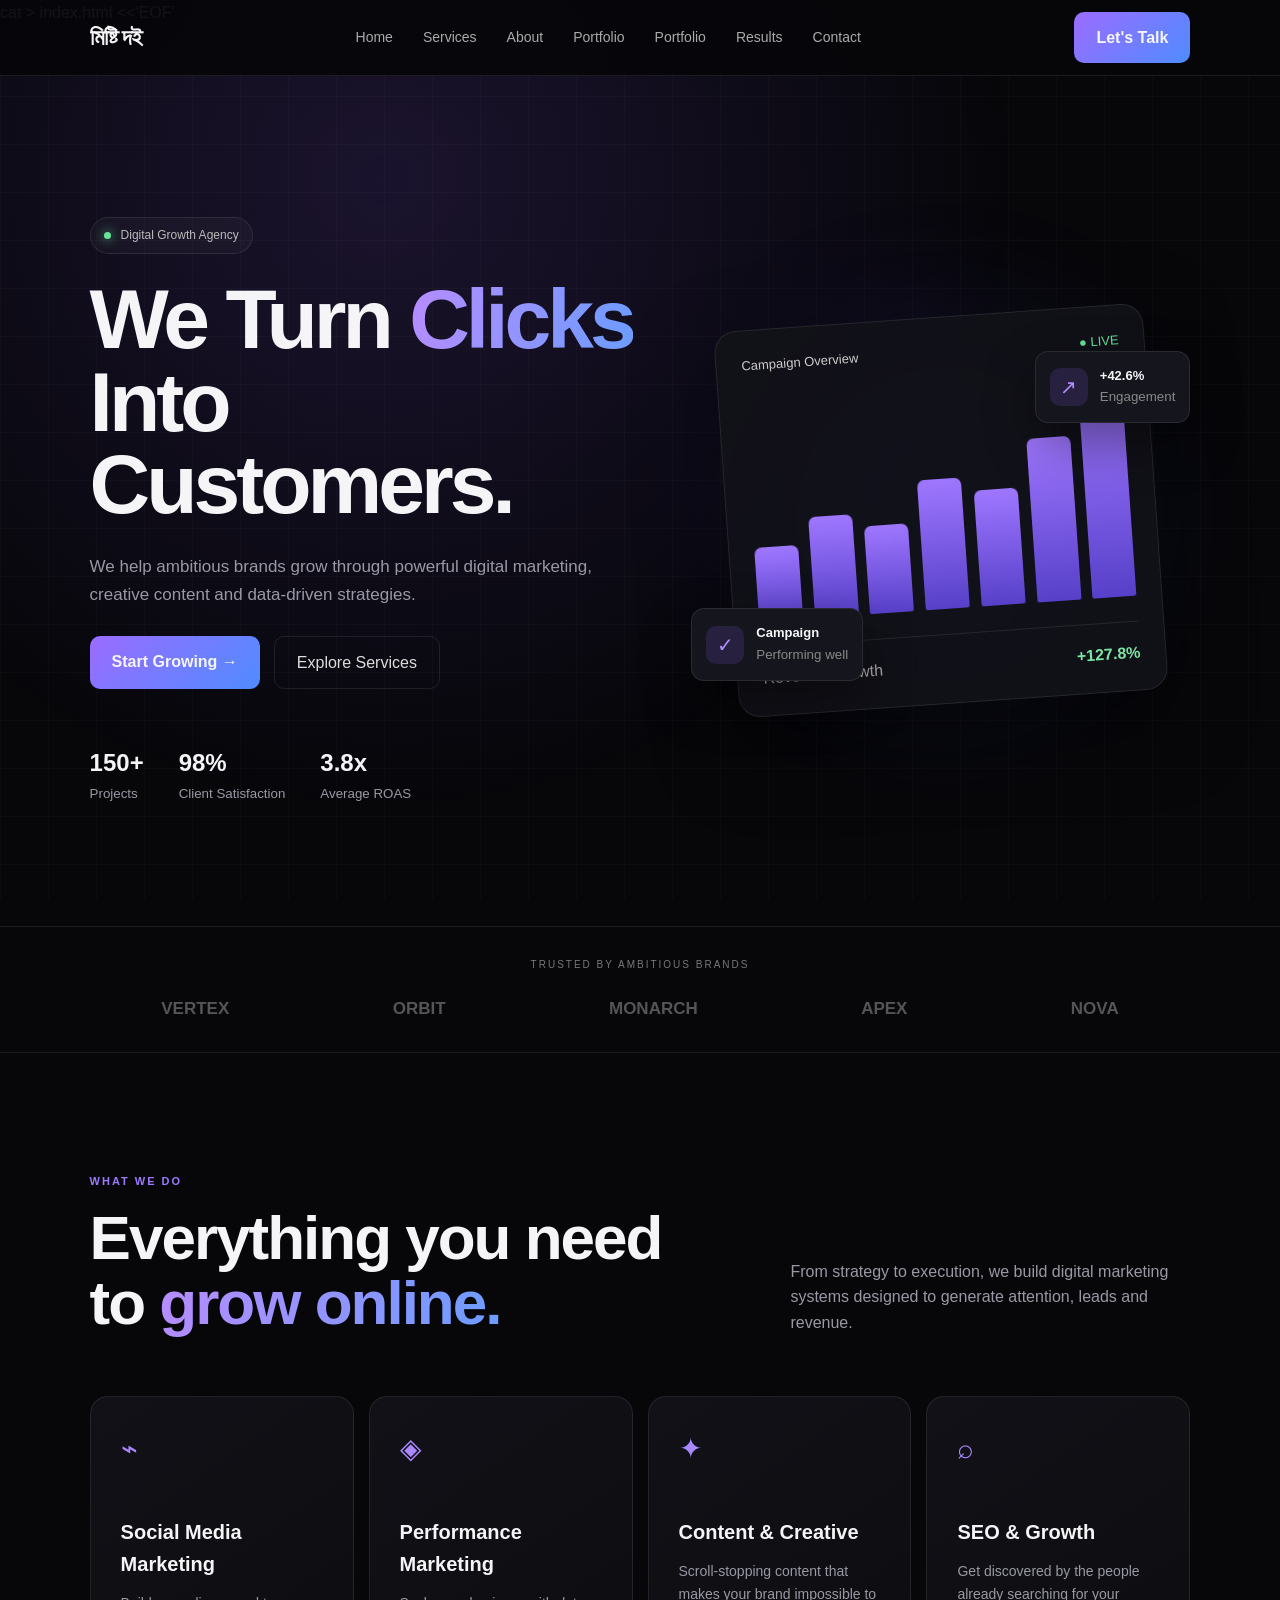
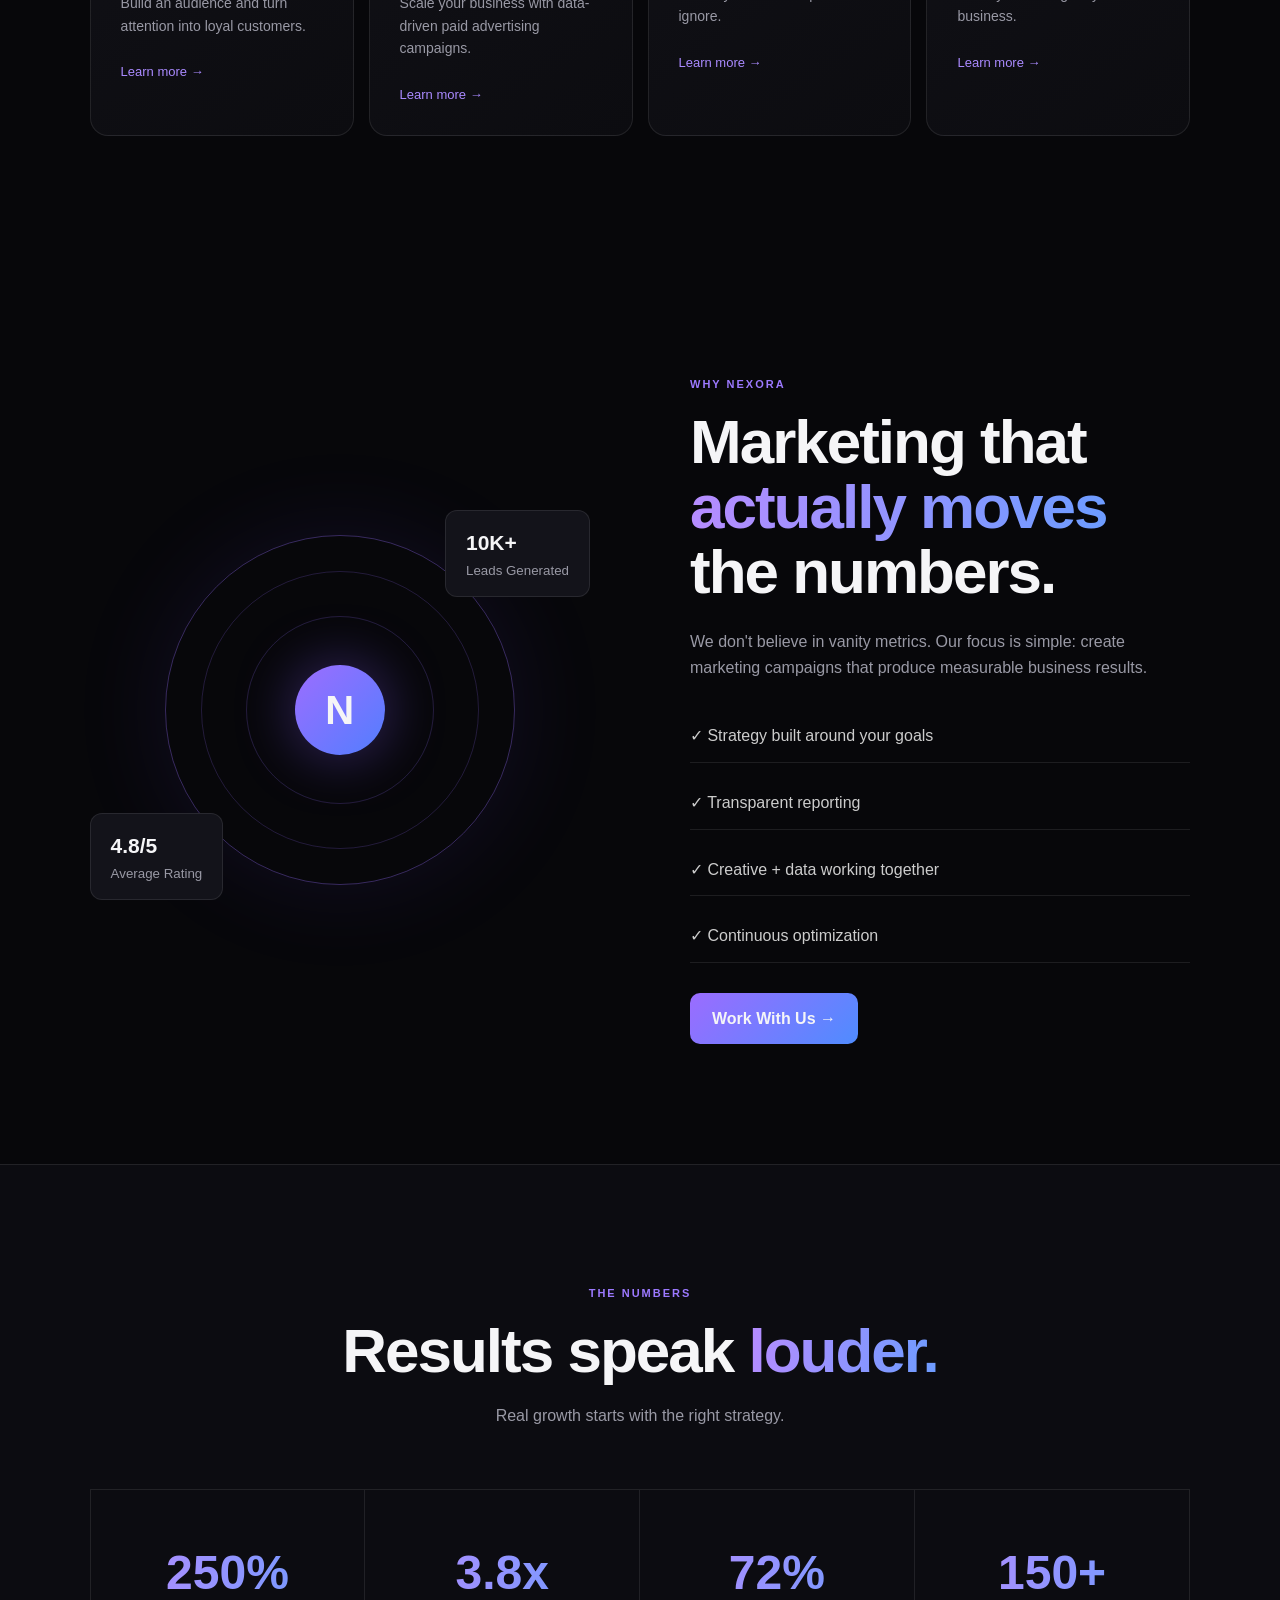
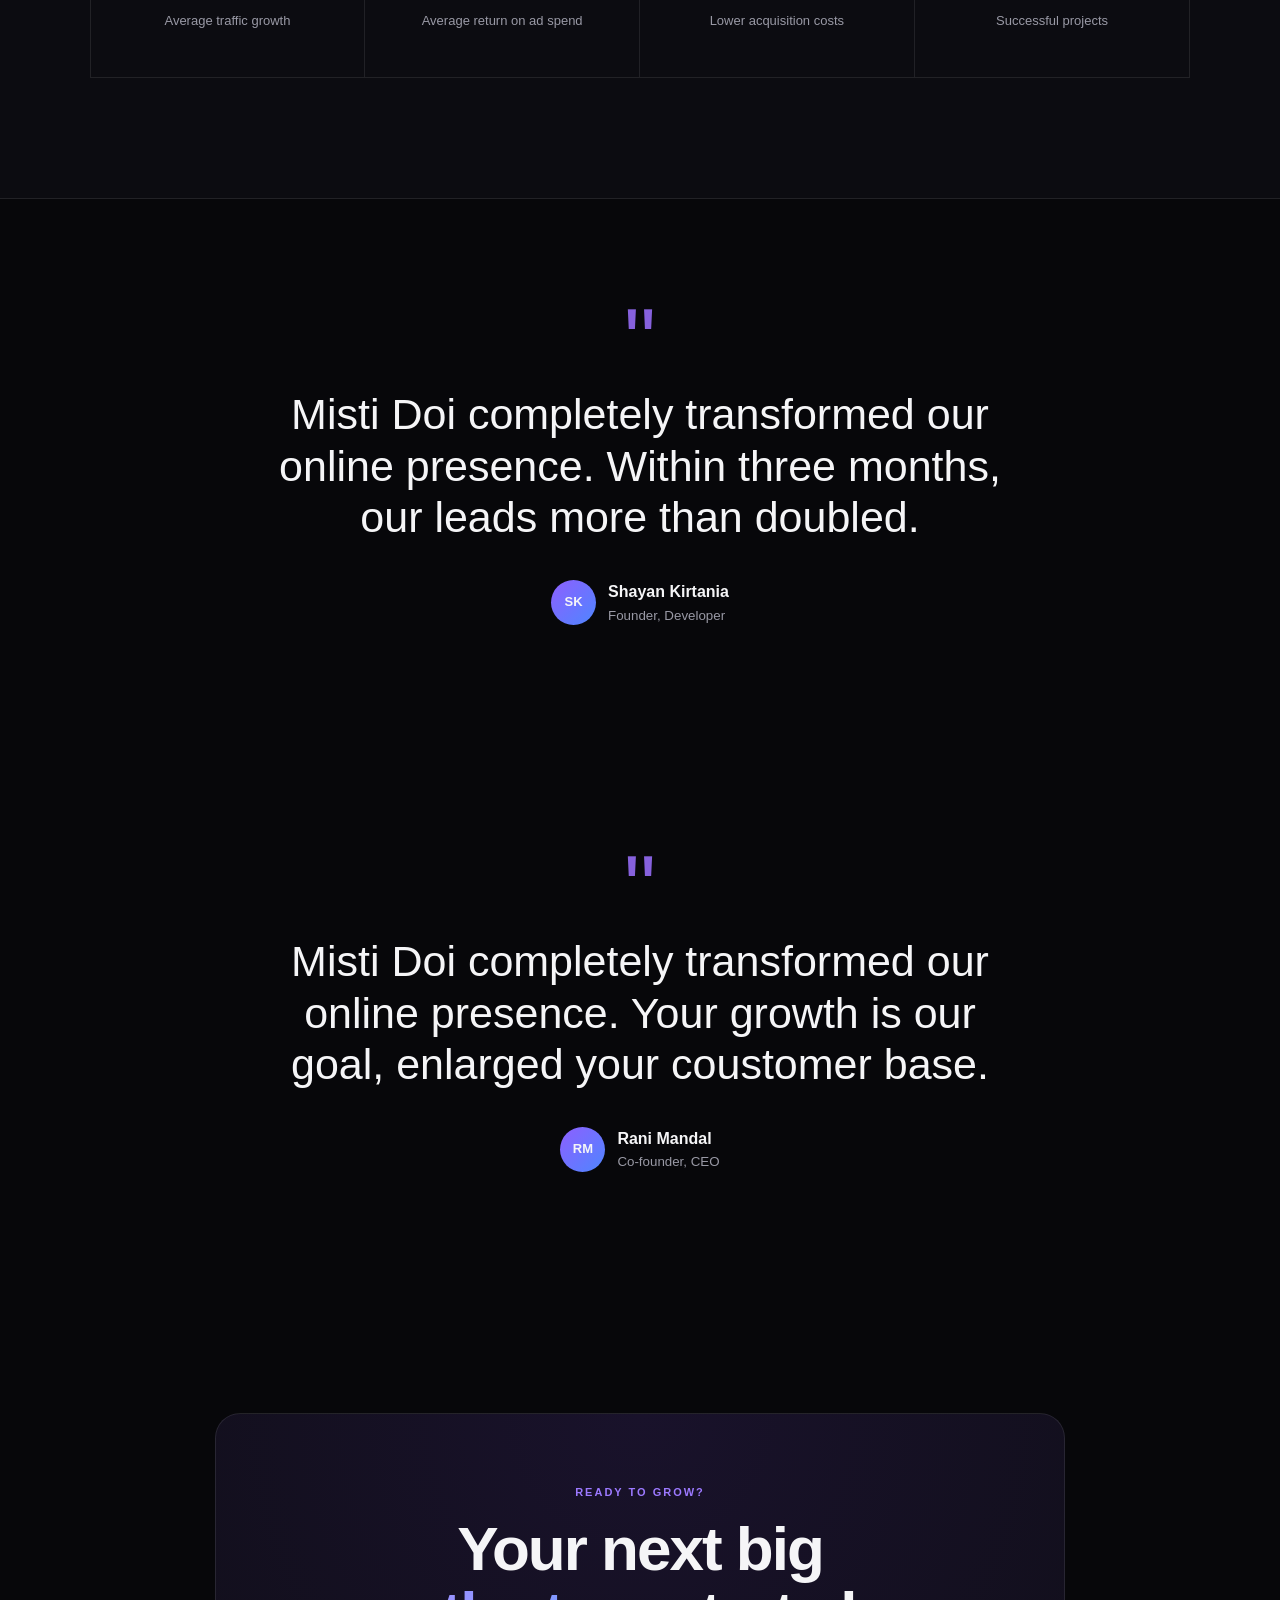
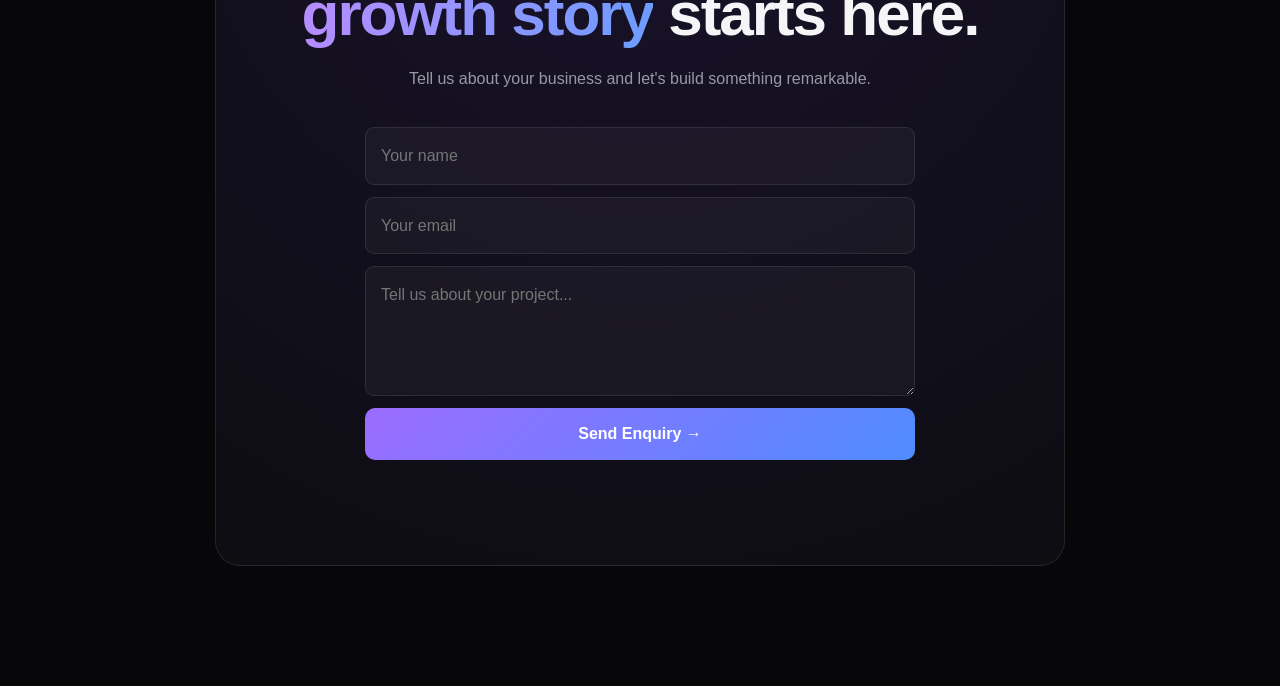
==== commit a009812b: "Style portfolio page and add nav link" ====
--- a/index.html
+++ b/index.html
@@ -18,6 +18,8 @@
         <a href="#home">Home</a>
         <a href="#services">Services</a>
         <a href="about.html">About</a>
+        <a href="portfolio.html">Portfolio</a>
+        <a href="portfolio.html">Portfolio</a>
         <a href="#results">Results</a>
         <a href="#contact">Contact</a>
     </nav>
--- a/style.css
+++ b/style.css
@@ -662,3 +662,1609 @@
 }
 
 
+/* ================================
+   MISTI DOI PORTFOLIO
+================================ */
+
+.portfolio-hero {
+    text-align: center;
+    max-width: 850px;
+    margin: 0 auto;
+    padding: 150px 20px 80px;
+}
+
+.portfolio-hero h1 {
+    font-size: clamp(42px, 7vw, 78px);
+    line-height: 1.05;
+    margin: 20px 0;
+    letter-spacing: -2px;
+}
+
+.portfolio-hero h1 span,
+.portfolio-cta h2 span {
+    display: block;
+    background: linear-gradient(90deg, #b56cff, #ff6bd6);
+    -webkit-background-clip: text;
+    -webkit-text-fill-color: transparent;
+}
+
+.portfolio-hero p {
+    max-width: 650px;
+    margin: 0 auto;
+    color: #aaa;
+    font-size: 18px;
+    line-height: 1.7;
+}
+
+
+/* PORTFOLIO GRID */
+
+.portfolio-grid {
+    width: min(1150px, 92%);
+    margin: 0 auto;
+    display: grid;
+    grid-template-columns: repeat(2, 1fr);
+    gap: 28px;
+    padding-bottom: 100px;
+}
+
+.portfolio-card {
+    background: rgba(255,255,255,0.035);
+    border: 1px solid rgba(255,255,255,0.09);
+    border-radius: 24px;
+    overflow: hidden;
+    transition: transform 0.4s ease, border-color 0.4s ease;
+}
+
+.portfolio-card:hover {
+    transform: translateY(-10px);
+    border-color: rgba(181,108,255,0.5);
+}
+
+
+/* PROJECT VISUAL */
+
+.portfolio-image {
+    height: 260px;
+    position: relative;
+    display: flex;
+    align-items: center;
+    justify-content: center;
+    background:
+        radial-gradient(circle at center,
+        rgba(181,108,255,0.28),
+        transparent 65%);
+    border-bottom: 1px solid rgba(255,255,255,0.08);
+}
+
+.project-number {
+    position: absolute;
+    top: 20px;
+    left: 22px;
+    font-size: 13px;
+    color: #888;
+    letter-spacing: 2px;
+}
+
+.project-icon {
+    font-size: 70px;
+    filter: drop-shadow(0 0 25px rgba(181,108,255,0.4));
+    animation: portfolioFloat 4s ease-in-out infinite;
+}
+
+@keyframes portfolioFloat {
+
+    0%, 100% {
+        transform: translateY(0);
+    }
+
+    50% {
+        transform: translateY(-12px);
+    }
+
+}
+
+
+/* PROJECT CONTENT */
+
+.portfolio-content {
+    padding: 30px;
+}
+
+.project-category {
+    font-size: 11px;
+    letter-spacing: 2px;
+    color: #b56cff;
+    font-weight: 700;
+}
+
+.portfolio-content h2 {
+    font-size: 27px;
+    margin: 12px 0;
+}
+
+.portfolio-content p {
+    color: #999;
+    line-height: 1.7;
+}
+
+
+/* RESULTS */
+
+.project-results {
+    display: grid;
+    grid-template-columns: repeat(3, 1fr);
+    gap: 15px;
+    margin-top: 28px;
+    padding-top: 22px;
+    border-top: 1px solid rgba(255,255,255,0.08);
+}
+
+.project-results div {
+    display: flex;
+    flex-direction: column;
+    gap: 5px;
+}
+
+.project-results strong {
+    font-size: 22px;
+}
+
+.project-results small {
+    color: #888;
+    font-size: 11px;
+}
+
+
+/* CTA */
+
+.portfolio-cta {
+    width: min(1000px, 90%);
+    margin: 20px auto 100px;
+    padding: 80px 30px;
+    text-align: center;
+    border-radius: 30px;
+    background:
+        radial-gradient(circle at center,
+        rgba(181,108,255,0.16),
+        transparent 65%);
+    border: 1px solid rgba(255,255,255,0.08);
+}
+
+.portfolio-cta h2 {
+    font-size: clamp(36px, 6vw, 60px);
+    line-height: 1.1;
+    margin: 20px 0;
+}
+
+.portfolio-cta p {
+    color: #999;
+    max-width: 600px;
+    margin: 0 auto 30px;
+    line-height: 1.7;
+}
+
+
+/* MOBILE */
+
+@media (max-width: 700px) {
+
+    .portfolio-hero {
+        padding: 120px 20px 60px;
+    }
+
+    .portfolio-grid {
+        grid-template-columns: 1fr;
+        width: 92%;
+    }
+
+    .portfolio-image {
+        height: 220px;
+    }
+
+    .portfolio-content {
+        padding: 24px;
+    }
+
+    .portfolio-content h2 {
+        font-size: 23px;
+    }
+
+    .project-results strong {
+        font-size: 18px;
+    }
+
+    .portfolio-cta {
+        padding: 60px 20px;
+    }
+
+}
+
+cat >> style.css <<'EOF'
+
+
+/* =========================================================
+   MISTI DOI — PREMIUM PORTFOLIO UPGRADE
+========================================================= */
+
+.portfolio-header{
+    height:76px;
+    padding:0 7%;
+    display:flex;
+    align-items:center;
+    justify-content:space-between;
+    position:absolute;
+    top:0;
+    left:0;
+    right:0;
+    z-index:100;
+    border-bottom:1px solid var(--border);
+    background:rgba(7,7,10,.72);
+    backdrop-filter:blur(18px);
+}
+
+.portfolio-logo{
+    font-size:23px;
+    font-weight:900;
+    letter-spacing:-1px;
+}
+
+.portfolio-logo span{
+    color:var(--purple);
+}
+
+.portfolio-back{
+    color:#aaa;
+    font-size:13px;
+    transition:.3s;
+}
+
+.portfolio-back:hover{
+    color:white;
+    transform:translateX(-4px);
+}
+
+
+/* HERO */
+
+.premium-portfolio-hero{
+    min-height:760px;
+    padding-top:170px;
+    padding-bottom:100px;
+    position:relative;
+    overflow:hidden;
+}
+
+.portfolio-hero-orb{
+    position:absolute;
+    width:520px;
+    height:520px;
+    left:50%;
+    top:100px;
+    transform:translateX(-50%);
+    background:radial-gradient(
+        circle,
+        rgba(155,108,255,.16),
+        transparent 68%
+    );
+    filter:blur(15px);
+    pointer-events:none;
+}
+
+.premium-portfolio-hero h1{
+    max-width:1000px;
+    margin:24px auto;
+    font-size:clamp(46px,7.5vw,88px);
+    letter-spacing:-4px;
+    line-height:.98;
+    position:relative;
+}
+
+.premium-portfolio-hero h1 span{
+    display:inline;
+    background:linear-gradient(100deg,#b98aff,#6d9cff);
+    -webkit-background-clip:text;
+    -webkit-text-fill-color:transparent;
+}
+
+.portfolio-hero-meta{
+    margin:40px auto 0;
+    display:flex;
+    justify-content:center;
+    align-items:center;
+    flex-wrap:wrap;
+    gap:16px;
+    color:#777;
+    font-size:11px;
+    letter-spacing:1px;
+    text-transform:uppercase;
+}
+
+.portfolio-hero-meta i{
+    width:4px;
+    height:4px;
+    border-radius:50%;
+    background:#7454b8;
+}
+
+
+/* FEATURED */
+
+.featured-project{
+    width:min(1200px,90%);
+    margin:0 auto 130px;
+    display:grid;
+    grid-template-columns:1.15fr .85fr;
+    min-height:570px;
+    border:1px solid var(--border);
+    border-radius:30px;
+    overflow:hidden;
+    background:linear-gradient(
+        145deg,
+        rgba(255,255,255,.055),
+        rgba(255,255,255,.018)
+    );
+}
+
+.featured-visual{
+    min-height:570px;
+    position:relative;
+    display:grid;
+    place-items:center;
+    overflow:hidden;
+    background:
+        radial-gradient(
+            circle at 50% 50%,
+            rgba(128,86,255,.25),
+            transparent 60%
+        );
+}
+
+.featured-grid{
+    position:absolute;
+    inset:0;
+    opacity:.45;
+    background-image:
+        linear-gradient(rgba(255,255,255,.035) 1px,transparent 1px),
+        linear-gradient(90deg,rgba(255,255,255,.035) 1px,transparent 1px);
+    background-size:42px 42px;
+    mask-image:linear-gradient(to bottom,#000,transparent);
+}
+
+.browser-window{
+    width:min(650px,82%);
+    border:1px solid rgba(255,255,255,.13);
+    border-radius:18px;
+    overflow:hidden;
+    background:#0c0c12;
+    box-shadow:0 35px 90px rgba(0,0,0,.6);
+    transform:rotate(-2deg);
+    position:relative;
+    z-index:2;
+    transition:.5s;
+}
+
+.featured-project:hover .browser-window{
+    transform:rotate(0) translateY(-8px);
+}
+
+.browser-top{
+    height:38px;
+    display:flex;
+    align-items:center;
+    gap:6px;
+    padding:0 13px;
+    border-bottom:1px solid var(--border);
+}
+
+.browser-top>span{
+    width:7px;
+    height:7px;
+    border-radius:50%;
+    background:#555;
+}
+
+.browser-address{
+    margin-left:12px;
+    flex:1;
+    text-align:center;
+    color:#666;
+    font-size:9px;
+}
+
+.campaign-preview{
+    min-height:350px;
+    padding:55px;
+    background:
+        radial-gradient(
+            circle at 80% 20%,
+            rgba(124,82,255,.25),
+            transparent 40%
+        ),
+        #101016;
+}
+
+.campaign-label{
+    font-size:9px;
+    letter-spacing:2px;
+    color:#9d79ff;
+}
+
+.campaign-preview h2{
+    margin:22px 0 15px;
+    font-size:clamp(30px,4vw,50px);
+    line-height:1;
+    letter-spacing:-2px;
+}
+
+.campaign-preview h2 span{
+    color:#a980ff;
+}
+
+.campaign-preview p{
+    max-width:350px;
+    color:#888;
+    font-size:12px;
+}
+
+.campaign-button{
+    display:inline-block;
+    margin-top:28px;
+    padding:10px 15px;
+    border:1px solid rgba(255,255,255,.1);
+    border-radius:7px;
+    font-size:10px;
+    color:#bbb;
+}
+
+.floating-result{
+    position:absolute;
+    z-index:4;
+    padding:14px 18px;
+    border:1px solid var(--border);
+    background:#111119;
+    border-radius:12px;
+    box-shadow:0 20px 50px rgba(0,0,0,.5);
+    display:flex;
+    flex-direction:column;
+}
+
+.floating-result strong{
+    font-size:20px;
+}
+
+.floating-result small{
+    color:#777;
+    font-size:9px;
+}
+
+.result-a{
+    top:90px;
+    right:7%;
+}
+
+.result-b{
+    bottom:80px;
+    left:7%;
+}
+
+.featured-content{
+    padding:70px 60px;
+    display:flex;
+    justify-content:center;
+    flex-direction:column;
+}
+
+.featured-content h2{
+    font-size:clamp(38px,5vw,62px);
+    line-height:1;
+    letter-spacing:-3px;
+    margin:18px 0 25px;
+}
+
+.featured-content>p{
+    color:var(--muted);
+    max-width:430px;
+    font-size:15px;
+}
+
+.featured-services{
+    display:flex;
+    flex-wrap:wrap;
+    gap:8px;
+    margin:30px 0;
+}
+
+.featured-services span,
+.project-tags span{
+    padding:7px 10px;
+    border:1px solid var(--border);
+    border-radius:7px;
+    color:#999;
+    font-size:10px;
+}
+
+.case-study-btn{
+    display:inline-flex;
+    width:max-content;
+    align-items:center;
+    gap:10px;
+    color:#b38cff;
+    font-size:12px;
+    font-weight:bold;
+    transition:.3s;
+}
+
+.case-study-btn span{
+    transition:.3s;
+}
+
+.case-study-btn:hover span{
+    transform:translate(4px,-4px);
+}
+
+
+/* WORK HEADING */
+
+.portfolio-work{
+    width:min(1200px,90%);
+    margin:auto;
+}
+
+.portfolio-section-heading{
+    display:flex;
+    justify-content:space-between;
+    align-items:end;
+    gap:50px;
+    margin-bottom:40px;
+}
+
+.portfolio-section-heading h2{
+    font-size:clamp(38px,5vw,62px);
+    line-height:1;
+    letter-spacing:-3px;
+    margin-top:15px;
+}
+
+.portfolio-section-heading h2 span{
+    background:linear-gradient(100deg,#b78cff,#6c9cff);
+    -webkit-background-clip:text;
+    color:transparent;
+}
+
+.portfolio-section-heading>p{
+    max-width:390px;
+    color:var(--muted);
+    font-size:14px;
+}
+
+
+/* FILTERS */
+
+.portfolio-filters{
+    display:flex;
+    gap:8px;
+    flex-wrap:wrap;
+    margin-bottom:30px;
+}
+
+.portfolio-filter{
+    padding:10px 15px;
+    border-radius:30px;
+    border:1px solid var(--border);
+    background:transparent;
+    color:#777;
+    cursor:pointer;
+    font:inherit;
+    font-size:11px;
+    transition:.3s;
+}
+
+.portfolio-filter:hover,
+.portfolio-filter.active{
+    color:white;
+    border-color:rgba(155,108,255,.55);
+    background:rgba(155,108,255,.1);
+}
+
+
+/* PROJECT GRID */
+
+.professional-project-grid{
+    display:grid;
+    grid-template-columns:repeat(2,1fr);
+    gap:25px;
+}
+
+.professional-project{
+    border:1px solid var(--border);
+    border-radius:23px;
+    overflow:hidden;
+    background:linear-gradient(145deg,#111117,#0c0c10);
+    transition:.4s;
+}
+
+.professional-project:hover{
+    transform:translateY(-8px);
+    border-color:rgba(155,108,255,.45);
+    box-shadow:0 25px 70px rgba(0,0,0,.3);
+}
+
+.project-visual{
+    height:330px;
+    position:relative;
+    display:grid;
+    place-items:center;
+    overflow:hidden;
+}
+
+.visual-purple{
+    background:
+        radial-gradient(circle at 30% 30%,rgba(171,112,255,.25),transparent 40%),
+        #0d0c16;
+}
+
+.visual-blue{
+    background:
+        radial-gradient(circle at 70% 30%,rgba(65,126,255,.25),transparent 45%),
+        #080e18;
+}
+
+.visual-pink{
+    background:
+        radial-gradient(circle at 50% 50%,rgba(255,93,190,.2),transparent 50%),
+        #130c13;
+}
+
+.visual-orange{
+    background:
+        radial-gradient(circle at 30% 70%,rgba(255,140,75,.18),transparent 45%),
+        #14100d;
+}
+
+.visual-green{
+    background:
+        radial-gradient(circle at 60% 40%,rgba(70,210,150,.16),transparent 50%),
+        #09100e;
+}
+
+.visual-dark{
+    background:
+        radial-gradient(circle at 50% 40%,rgba(125,92,255,.16),transparent 50%),
+        #08080d;
+}
+
+.visual-label{
+    position:absolute;
+    top:20px;
+    left:22px;
+    color:#777;
+    letter-spacing:2px;
+    font-size:9px;
+}
+
+
+/* ANALYTICS MOCKUP */
+
+.analytics-card{
+    width:65%;
+    padding:25px;
+    border:1px solid rgba(255,255,255,.1);
+    background:#11111a;
+    border-radius:16px;
+    box-shadow:0 25px 70px rgba(0,0,0,.5);
+    transform:rotate(-4deg);
+    transition:.5s;
+}
+
+.professional-project:hover .analytics-card{
+    transform:rotate(0) scale(1.03);
+}
+
+.analytics-card small{
+    color:#666;
+    font-size:8px;
+}
+
+.analytics-card>strong{
+    display:block;
+    margin-top:15px;
+    font-size:24px;
+}
+
+.fake-chart{
+    height:100px;
+    margin-top:20px;
+    display:flex;
+    align-items:end;
+    gap:8px;
+}
+
+.fake-chart span{
+    flex:1;
+    border-radius:4px 4px 0 0;
+    background:linear-gradient(to top,#6044c5,#aa80ff);
+}
+
+.fake-chart span:nth-child(1){height:35%}
+.fake-chart span:nth-child(2){height:48%}
+.fake-chart span:nth-child(3){height:42%}
+.fake-chart span:nth-child(4){height:65%}
+.fake-chart span:nth-child(5){height:55%}
+.fake-chart span:nth-child(6){height:78%}
+.fake-chart span:nth-child(7){height:95%}
+
+.chart-footer{
+    display:flex;
+    justify-content:space-between;
+    border-top:1px solid var(--border);
+    padding-top:12px;
+    margin-top:12px;
+    color:#777;
+    font-size:9px;
+}
+
+.chart-footer b{
+    color:#80dda5;
+}
+
+
+/* PHONE */
+
+.social-phone{
+    width:190px;
+    height:310px;
+    border:5px solid #242633;
+    border-radius:28px;
+    background:#0d1018;
+    box-shadow:0 30px 70px rgba(0,0,0,.55);
+    overflow:hidden;
+    transform:rotate(5deg);
+    transition:.5s;
+}
+
+.professional-project:hover .social-phone{
+    transform:rotate(0) translateY(-8px);
+}
+
+.phone-top{
+    height:35px;
+    display:grid;
+    place-items:center;
+    font-size:7px;
+    letter-spacing:2px;
+    color:#777;
+}
+
+.social-post{
+    height:215px;
+    padding:22px;
+    display:flex;
+    flex-direction:column;
+    justify-content:center;
+    background:
+        linear-gradient(
+            145deg,
+            rgba(90,130,255,.18),
+            rgba(160,90,255,.08)
+        );
+}
+
+.post-circle{
+    width:40px;
+    height:40px;
+    border-radius:50%;
+    border:1px solid rgba(255,255,255,.3);
+    margin-bottom:25px;
+}
+
+.social-post strong{
+    font-size:18px;
+    line-height:1;
+    letter-spacing:-1px;
+}
+
+.social-post small{
+    margin-top:15px;
+    color:#777;
+    font-size:8px;
+}
+
+.social-bottom{
+    display:flex;
+    justify-content:space-around;
+    padding:14px;
+    color:#666;
+}
+
+
+/* WEBSITE */
+
+.web-mockup{
+    width:76%;
+    min-height:230px;
+    background:#f0eef5;
+    color:#16141b;
+    padding:20px;
+    box-shadow:0 30px 70px rgba(0,0,0,.45);
+    transform:rotate(-3deg);
+    transition:.5s;
+}
+
+.professional-project:hover .web-mockup{
+    transform:rotate(0) scale(1.03);
+}
+
+.web-nav{
+    display:flex;
+    justify-content:space-between;
+    font-size:8px;
+}
+
+.web-nav span{
+    font-size:6px;
+    letter-spacing:1px;
+}
+
+.web-copy{
+    margin-top:50px;
+    max-width:230px;
+}
+
+.web-copy small{
+    font-size:6px;
+    letter-spacing:2px;
+}
+
+.web-copy strong{
+    display:block;
+    font-size:25px;
+    line-height:1;
+    letter-spacing:-1px;
+    margin-top:12px;
+}
+
+.web-line{
+    width:70px;
+    height:3px;
+    margin-top:20px;
+    background:#7350c8;
+}
+
+
+/* CREATIVE POSTER */
+
+.creative-poster{
+    width:200px;
+    height:275px;
+    padding:20px;
+    display:flex;
+    flex-direction:column;
+    justify-content:space-between;
+    background:#e6d8ff;
+    color:#151018;
+    box-shadow:0 30px 70px rgba(0,0,0,.5);
+    transform:rotate(5deg);
+    transition:.5s;
+}
+
+.professional-project:hover .creative-poster{
+    transform:rotate(0) scale(1.04);
+}
+
+.creative-poster small{
+    font-size:7px;
+    letter-spacing:1px;
+}
+
+.creative-poster strong{
+    font-size:28px;
+    line-height:.88;
+    letter-spacing:-2px;
+}
+
+.creative-poster>span{
+    font-size:8px;
+    letter-spacing:3px;
+}
+
+
+/* SEO */
+
+.seo-dashboard{
+    width:65%;
+    padding:28px;
+    border:1px solid rgba(255,255,255,.1);
+    border-radius:15px;
+    background:#101714;
+    box-shadow:0 30px 70px rgba(0,0,0,.45);
+}
+
+.seo-title{
+    color:#668c7c;
+    font-size:8px;
+    letter-spacing:2px;
+}
+
+.seo-number{
+    margin:18px 0;
+    font-size:38px;
+    letter-spacing:-2px;
+}
+
+.seo-bars{
+    display:flex;
+    align-items:end;
+    height:100px;
+    gap:10px;
+}
+
+.seo-bars span{
+    flex:1;
+    background:linear-gradient(to top,#27795a,#78d6a7);
+    border-radius:4px 4px 0 0;
+}
+
+.seo-bars span:nth-child(1){height:30%}
+.seo-bars span:nth-child(2){height:48%}
+.seo-bars span:nth-child(3){height:70%}
+.seo-bars span:nth-child(4){height:92%}
+
+
+/* REELS */
+
+.reels-stack{
+    position:relative;
+    width:220px;
+    height:270px;
+}
+
+.reel-card{
+    position:absolute;
+    width:170px;
+    height:230px;
+    border:1px solid rgba(255,255,255,.1);
+    border-radius:16px;
+    display:flex;
+    align-items:center;
+    justify-content:center;
+    font-size:11px;
+    letter-spacing:3px;
+}
+
+.reel-back{
+    left:0;
+    top:20px;
+    background:#11111a;
+    transform:rotate(-12deg);
+    color:#555;
+}
+
+.reel-middle{
+    left:25px;
+    top:10px;
+    background:#17131f;
+    transform:rotate(-5deg);
+    color:#777;
+}
+
+.reel-front{
+    left:45px;
+    top:0;
+    padding:20px;
+    align-items:flex-start;
+    flex-direction:column;
+    justify-content:space-between;
+    background:
+        linear-gradient(
+            145deg,
+            #171220,
+            #0c0c12
+        );
+    box-shadow:0 30px 70px rgba(0,0,0,.5);
+    transition:.5s;
+}
+
+.professional-project:hover .reel-front{
+    transform:translateY(-8px) rotate(2deg);
+}
+
+.reel-front small{
+    color:#777;
+    font-size:7px;
+}
+
+.reel-front strong{
+    font-size:27px;
+    line-height:.9;
+    letter-spacing:-1px;
+}
+
+.reel-front span{
+    width:35px;
+    height:35px;
+    border:1px solid var(--border);
+    border-radius:50%;
+    display:grid;
+    place-items:center;
+    font-size:10px;
+}
+
+
+/* PROJECT CONTENT */
+
+.professional-project-content{
+    padding:30px;
+}
+
+.professional-project-content h3{
+    font-size:24px;
+    letter-spacing:-1px;
+    margin:10px 0;
+}
+
+.professional-project-content>p{
+    color:#888;
+    font-size:13px;
+    line-height:1.7;
+    max-width:500px;
+}
+
+.project-tags{
+    display:flex;
+    flex-wrap:wrap;
+    gap:7px;
+    margin:22px 0;
+}
+
+.professional-project-content>a{
+    display:inline-flex;
+    gap:8px;
+    color:#ae8aff;
+    font-size:11px;
+    font-weight:bold;
+}
+
+.professional-project-content>a span{
+    transition:.3s;
+}
+
+.professional-project-content>a:hover span{
+    transform:translate(4px,-4px);
+}
+
+
+/* PROCESS */
+
+.portfolio-process{
+    width:min(1200px,90%);
+    margin:150px auto 0;
+}
+
+.centered-heading{
+    display:block;
+    text-align:center;
+}
+
+.centered-heading h2{
+    margin-top:15px;
+}
+
+.process-grid{
+    margin-top:60px;
+    display:grid;
+    grid-template-columns:repeat(4,1fr);
+    border-top:1px solid var(--border);
+    border-bottom:1px solid var(--border);
+}
+
+.process-step{
+    padding:35px 25px;
+    border-right:1px solid var(--border);
+}
+
+.process-step:last-child{
+    border-right:0;
+}
+
+.process-step>span{
+    color:#7453bc;
+    font-size:10px;
+    letter-spacing:2px;
+}
+
+.process-step h3{
+    margin:22px 0 10px;
+    font-size:20px;
+}
+
+.process-step p{
+    color:#777;
+    font-size:12px;
+}
+
+
+/* CTA */
+
+.premium-portfolio-cta{
+    position:relative;
+    overflow:hidden;
+    margin-top:150px;
+}
+
+.premium-portfolio-cta::before{
+    content:"";
+    position:absolute;
+    width:450px;
+    height:450px;
+    left:50%;
+    top:50%;
+    transform:translate(-50%,-50%);
+    background:radial-gradient(
+        circle,
+        rgba(143,95,255,.16),
+        transparent 68%
+    );
+    pointer-events:none;
+}
+
+.premium-portfolio-cta>*{
+    position:relative;
+}
+
+.premium-portfolio-cta h2{
+    max-width:800px;
+    margin:20px auto;
+}
+
+.premium-portfolio-cta h2 span{
+    display:block;
+}
+
+
+/* REVEAL */
+
+.reveal{
+    opacity:0;
+    transform:translateY(35px);
+    transition:
+        opacity .8s ease,
+        transform .8s ease;
+}
+
+.reveal.show{
+    opacity:1;
+    transform:translateY(0);
+}
+
+
+/* MOBILE */
+
+@media(max-width:900px){
+
+    .portfolio-header{
+        padding:0 5%;
+    }
+
+    .premium-portfolio-hero{
+        min-height:650px;
+        padding-top:140px;
+    }
+
+    .premium-portfolio-hero h1{
+        letter-spacing:-2px;
+    }
+
+    .featured-project{
+        grid-template-columns:1fr;
+    }
+
+    .featured-content{
+        padding:50px 35px;
+    }
+
+    .featured-visual{
+        min-height:480px;
+    }
+
+    .portfolio-section-heading{
+        display:block;
+    }
+
+    .portfolio-section-heading>p{
+        margin-top:20px;
+    }
+
+    .professional-project-grid{
+        grid-template-columns:1fr;
+    }
+
+    .process-grid{
+        grid-template-columns:repeat(2,1fr);
+    }
+
+    .process-step:nth-child(2){
+        border-right:0;
+    }
+
+    .process-step:nth-child(-n+2){
+        border-bottom:1px solid var(--border);
+    }
+
+}
+
+
+@media(max-width:600px){
+
+    .portfolio-header{
+        height:68px;
+    }
+
+    .portfolio-logo{
+        font-size:19px;
+    }
+
+    .portfolio-back{
+        font-size:11px;
+    }
+
+    .premium-portfolio-hero{
+        min-height:620px;
+        padding:120px 20px 70px;
+    }
+
+    .premium-portfolio-hero h1{
+        font-size:44px;
+        letter-spacing:-2px;
+    }
+
+    .portfolio-hero-meta{
+        gap:9px;
+        font-size:8px;
+    }
+
+    .featured-project,
+    .portfolio-work,
+    .portfolio-process{
+        width:92%;
+    }
+
+    .featured-visual{
+        min-height:360px;
+    }
+
+    .browser-window{
+        width:88%;
+    }
+
+    .campaign-preview{
+        padding:30px;
+        min-height:270px;
+    }
+
+    .campaign-preview h2{
+        font-size:32px;
+    }
+
+    .floating-result{
+        padding:10px 12px;
+    }
+
+    .result-a{
+        top:40px;
+        right:4%;
+    }
+
+    .result-b{
+        bottom:35px;
+        left:4%;
+    }
+
+    .featured-content{
+        padding:40px 25px;
+    }
+
+    .featured-content h2{
+        font-size:42px;
+    }
+
+    .project-visual{
+        height:280px;
+    }
+
+    .professional-project-content{
+        padding:24px;
+    }
+
+    .professional-project-content h3{
+        font-size:21px;
+    }
+
+    .process-grid{
+        grid-template-columns:1fr;
+    }
+
+    .process-step,
+    .process-step:nth-child(2){
+        border-right:0;
+        border-bottom:1px solid var(--border);
+    }
+
+    .process-step:last-child{
+        border-bottom:0;
+    }
+
+    .premium-portfolio-cta{
+        margin-top:100px;
+        margin-bottom:60px;
+        padding:60px 20px;
+    }
+
+    .premium-portfolio-cta h2{
+        font-size:38px;
+        letter-spacing:-2px;
+    }
+
+}
+
+@media(prefers-reduced-motion:reduce){
+
+    .reveal,
+    .professional-project,
+    .browser-window,
+    .analytics-card,
+    .social-phone,
+    .web-mockup,
+    .creative-poster,
+    .reel-front{
+        transition:none!important;
+    }
+
+}
+EOF
+/* ===== PORTFOLIO HEADER ===== */
+.portfolio-header{
+  height:76px;padding:0 7%;display:flex;align-items:center;
+  justify-content:space-between;position:sticky;top:0;
+  background:rgba(7,7,10,.95);z-index:100;border-bottom:1px solid var(--border)
+}
+.portfolio-logo{font-size:22px;font-weight:900}
+.portfolio-logo span{color:var(--purple)}
+.portfolio-back{
+  color:#bbb;font-size:14px;padding:10px 18px;border:1px solid var(--border);
+  border-radius:9px;transition:.3s
+}
+.portfolio-back:hover{color:white;border-color:rgba(150,110,255,.5)}
+
+/* ===== PORTFOLIO HERO ===== */
+.premium-portfolio-hero{
+  position:relative;padding:100px 7% 80px;max-width:900px;overflow:hidden
+}
+.portfolio-hero-orb{
+  position:absolute;top:-100px;right:-100px;width:350px;height:350px;
+  border-radius:50%;background:radial-gradient(circle,rgba(140,90,255,.2),transparent 70%);
+  z-index:-1
+}
+.premium-portfolio-hero h1{
+  font-size:clamp(34px,5.5vw,58px);line-height:1.1;letter-spacing:-2px;margin:15px 0 20px
+}
+.premium-portfolio-hero>p{color:var(--muted);font-size:17px;max-width:600px}
+.portfolio-hero-meta{
+  display:flex;align-items:center;gap:14px;margin-top:30px;
+  color:#999;font-size:13px;flex-wrap:wrap
+}
+.portfolio-hero-meta i{width:4px;height:4px;background:#666;border-radius:50%}
+
+/* ===== FEATURED PROJECT ===== */
+.featured-project{
+  display:grid;grid-template-columns:1.1fr .9fr;gap:50px;
+  align-items:center;padding:60px 7%
+}
+.featured-visual{position:relative;min-height:400px;display:flex;align-items:center;justify-content:center}
+.featured-grid{
+  position:absolute;inset:0;
+  background-image:linear-gradient(rgba(255,255,255,.03) 1px,transparent 1px),
+    linear-gradient(90deg,rgba(255,255,255,.03) 1px,transparent 1px);
+  background-size:30px 30px
+}
+.browser-window{
+  width:100%;max-width:420px;border:1px solid var(--border);border-radius:16px;
+  overflow:hidden;background:#0e0e14;z-index:2;box-shadow:0 30px 70px rgba(0,0,0,.5)
+}
+.browser-top{
+  display:flex;align-items:center;gap:6px;padding:12px 16px;
+  background:#141420;border-bottom:1px solid var(--border)
+}
+.browser-top span{width:9px;height:9px;border-radius:50%;background:#444}
+.browser-address{
+  margin-left:10px;font-size:11px;color:#777;background:#0a0a0f;
+  padding:5px 12px;border-radius:6px
+}
+.campaign-preview{padding:40px 28px;text-align:center}
+.campaign-label{color:var(--purple);font-size:11px;letter-spacing:2px;font-weight:bold;margin-bottom:14px}
+.campaign-preview h2{font-size:28px;line-height:1.2;letter-spacing:-1px;margin-bottom:12px}
+.campaign-preview p{color:var(--muted);font-size:13px;margin-bottom:20px}
+.campaign-button{
+  display:inline-block;background:linear-gradient(135deg,var(--purple),var(--blue));
+  padding:12px 20px;border-radius:9px;font-size:13px;font-weight:bold
+}
+.floating-result{
+  position:absolute;background:#15151d;border:1px solid var(--border);
+  padding:14px 18px;border-radius:12px;text-align:center;z-index:3;
+  box-shadow:0 15px 40px rgba(0,0,0,.4)
+}
+.result-a{top:10px;left:-10px}
+.result-b{bottom:10px;right:-10px}
+.floating-result strong{display:block;font-size:20px;color:var(--purple)}
+.floating-result small{color:var(--muted);font-size:11px}
+
+.featured-content .project-category{color:var(--purple);font-size:12px;letter-spacing:1px;font-weight:bold}
+.featured-content h2{font-size:clamp(28px,4vw,42px);margin:12px 0 16px;letter-spacing:-1px}
+.featured-content>p{color:var(--muted);margin-bottom:22px}
+.featured-services{display:flex;flex-wrap:wrap;gap:10px;margin-bottom:26px}
+.featured-services span{
+  padding:8px 14px;border:1px solid var(--border);border-radius:20px;
+  font-size:12px;color:#ccc
+}
+.case-study-btn{
+  display:inline-flex;align-items:center;gap:8px;color:white;font-weight:bold;font-size:14px
+}
+.case-study-btn span{transition:.3s}
+.case-study-btn:hover span{transform:translate(3px,-3px)}
+
+/* ===== PORTFOLIO WORK / FILTERS ===== */
+.portfolio-work{padding:60px 7%}
+.portfolio-section-heading{margin-bottom:40px}
+.centered-heading{text-align:center;max-width:600px;margin:0 auto 40px}
+.portfolio-section-heading h2{font-size:clamp(30px,4.5vw,46px);letter-spacing:-1px;margin-top:8px}
+
+.portfolio-filters{display:flex;gap:10px;flex-wrap:wrap;margin-bottom:40px}
+.portfolio-filter{
+  padding:10px 18px;border:1px solid var(--border);border-radius:30px;
+  background:transparent;color:#aaa;font-size:13px;cursor:pointer;transition:.3s
+}
+.portfolio-filter.active,.portfolio-filter:hover{
+  background:linear-gradient(135deg,var(--purple),var(--blue));color:white;border-color:transparent
+}
+
+.professional-project-grid{
+  display:grid;grid-template-columns:repeat(2,1fr);gap:24px
+}
+.professional-project{
+  border:1px solid var(--border);border-radius:18px;overflow:hidden;
+  background:linear-gradient(145deg,#111117,#0c0c10);transition:.35s
+}
+.professional-project:hover{transform:translateY(-6px);border-color:rgba(150,110,255,.4)}
+
+.project-visual{
+  height:220px;display:flex;align-items:center;justify-content:center;
+  position:relative;padding:20px
+}
+.visual-purple{background:linear-gradient(145deg,#241a3d,#150f26)}
+.visual-blue{background:linear-gradient(145deg,#151d3d,#0e1326)}
+.visual-pink{background:linear-gradient(145deg,#3a1a30,#22101f)}
+.visual-orange{background:linear-gradient(145deg,#3a2410,#22150a)}
+.visual-green{background:linear-gradient(145deg,#123322,#0a1f16)}
+.visual-dark{background:linear-gradient(145deg,#1a1a22,#101014)}
+
+.visual-label{
+  position:absolute;top:16px;left:16px;font-size:10px;letter-spacing:1.5px;
+  color:rgba(255,255,255,.5);font-weight:bold
+}
+
+.analytics-card{
+  background:rgba(10,10,15,.6);border:1px solid rgba(255,255,255,.08);
+  border-radius:12px;padding:16px;width:200px
+}
+.analytics-card small{color:#999;font-size:9px;letter-spacing:1px}
+.analytics-card strong{display:block;font-size:18px;margin:6px 0 12px}
+.fake-chart{display:flex;align-items:end;gap:4px;height:40px}
+.fake-chart span{
+  flex:1;background:linear-gradient(to top,#8a5fff,#c8a8ff);border-radius:2px 2px 0 0
+}
+.fake-chart span:nth-child(1){height:30%}
+.fake-chart span:nth-child(2){height:50%}
+.fake-chart span:nth-child(3){height:40%}
+.fake-chart span:nth-child(4){height:65%}
+.fake-chart span:nth-child(5){height:55%}
+.fake-chart span:nth-child(6){height:80%}
+.fake-chart span:nth-child(7){height:95%}
+.chart-footer{display:flex;justify-content:space-between;margin-top:10px;font-size:11px;color:#999}
+
+.social-phone{
+  width:150px;background:#0a0a0f;border:1px solid rgba(255,255,255,.1);
+  border-radius:20px;padding:14px;text-align:center
+}
+.phone-top{font-size:9px;letter-spacing:1px;color:#888;margin-bottom:12px}
+.social-post{padding:16px 0}
+.post-circle{
+  width:34px;height:34px;border-radius:50%;margin:0 auto 12px;
+  background:linear-gradient(135deg,var(--blue),var(--purple))
+}
+.social-post strong{display:block;font-size:13px;line-height:1.3}
+.social-post small{color:#888;font-size:9px;display:block;margin-top:8px}
+.social-bottom{display:flex;justify-content:space-around;color:#888;font-size:13px;margin-top:10px}
+
+.web-mockup{width:100%;max-width:220px}
+.web-nav{display:flex;justify-content:space-between;font-size:10px;color:#aaa;margin-bottom:16px}
+.web-copy small{color:var(--purple);font-size:9px;letter-spacing:1px}
+.web-copy strong{display:block;font-size:16px;line-height:1.3;margin:8px 0 10px}
+.web-line{width:40px;height:3px;background:linear-gradient(90deg,var(--purple),var(--blue));border-radius:2px}
+
+.creative-poster{text-align:center}
+.creative-poster small{color:#ffa96b;font-size:9px;letter-spacing:1px}
+.creative-poster strong{
+  display:block;font-size:22px;line-height:1.1;margin:12px 0;letter-spacing:-1px
+}
+.creative-poster span{font-size:10px;color:#888;letter-spacing:2px}
+
+.seo-dashboard{text-align:center}
+.seo-title{font-size:10px;letter-spacing:1.5px;color:#7ee4a5;margin-bottom:10px}
+.seo-number{font-size:28px;font-weight:900;color:#7ee4a5;margin-bottom:14px}
+.seo-bars{display:flex;gap:5px;justify-content:center;align-items:end;height:35px}
+.seo-bars span{width:8px;background:linear-gradient(to top,#2d8a5f,#7ee4a5);border-radius:2px}
+.seo-bars span:nth-child(1){height:40%}
+.seo-bars span:nth-child(2){height:70%}
+.seo-bars span:nth-child(3){height:55%}
+.seo-bars span:nth-child(4){height:90%}
+
+.reels-stack{position:relative;width:120px;height:170px}
+.reel-card{
+  position:absolute;width:110px;height:160px;border-radius:14px;
+  display:flex;align-items:center;justify-content:center;
+  font-size:11px;font-weight:bold;color:rgba(255,255,255,.4)
+}
+.reel-back{background:#1c1c26;transform:rotate(-8deg);top:5px;left:-5px}
+.reel-middle{background:#232330;transform:rotate(4deg);top:0;right:-5px}
+.reel-front{
+  background:#0a0a10;border:1px solid rgba(255,255,255,.1);z-index:2;
+  flex-direction:column;padding:14px;text-align:center;color:white
+}
+.reel-front small{color:#888;font-size:8px;letter-spacing:1px;margin-bottom:8px}
+.reel-front strong{font-size:15px;line-height:1.2}
+.reel-front span{margin-top:8px;font-size:16px}
+
+.professional-project-content{padding:24px}
+.professional-project-content .project-category{
+  color:var(--purple);font-size:11px;font-weight:bold;letter-spacing:1px
+}
+.professional-project-content h3{font-size:19px;margin:10px 0 8px}
+.professional-project-content p{color:var(--muted);font-size:13px;margin-bottom:16px}
+.project-tags{display:flex;flex-wrap:wrap;gap:8px;margin-bottom:18px}
+.project-tags span{
+  background:rgba(255,255,255,.05);padding:5px 11px;border-radius:15px;
+  font-size:11px;color:#bbb
+}
+.professional-project-content a{
+  color:white;font-weight:bold;font-size:13px;display:inline-flex;gap:6px
+}
+
+/* ===== PROCESS ===== */
+.portfolio-process{padding:70px 7%}
+.process-grid{display:grid;grid-template-columns:repeat(4,1fr);gap:20px}
+.process-step{
+  padding:26px;border:1px solid var(--border);border-radius:14px;
+  background:linear-gradient(145deg,#111117,#0c0c10)
+}
+.process-step span{
+  display:block;font-size:26px;font-weight:900;color:rgba(150,110,255,.4);margin-bottom:12px
+}
+.process-step h3{font-size:17px;margin-bottom:6px}
+.process-step p{color:var(--muted);font-size:13px}
+
+/* ===== PORTFOLIO CTA ===== */
+.premium-portfolio-cta{
+  text-align:center;padding:90px 7%;max-width:750px;margin:0 auto
+}
+.premium-portfolio-cta h2{font-size:clamp(30px,4.5vw,46px);letter-spacing:-1px;margin:14px 0 18px}
+.premium-portfolio-cta>p{color:var(--muted);margin-bottom:26px}
+
+@media(max-width:900px){
+  .featured-project{grid-template-columns:1fr}
+  .professional-project-grid{grid-template-columns:1fr}
+  .process-grid{grid-template-columns:repeat(2,1fr)}
+}
+@media(max-width:600px){
+  .process-grid{grid-template-columns:1fr}
+  .portfolio-hero-meta{gap:8px}
+}
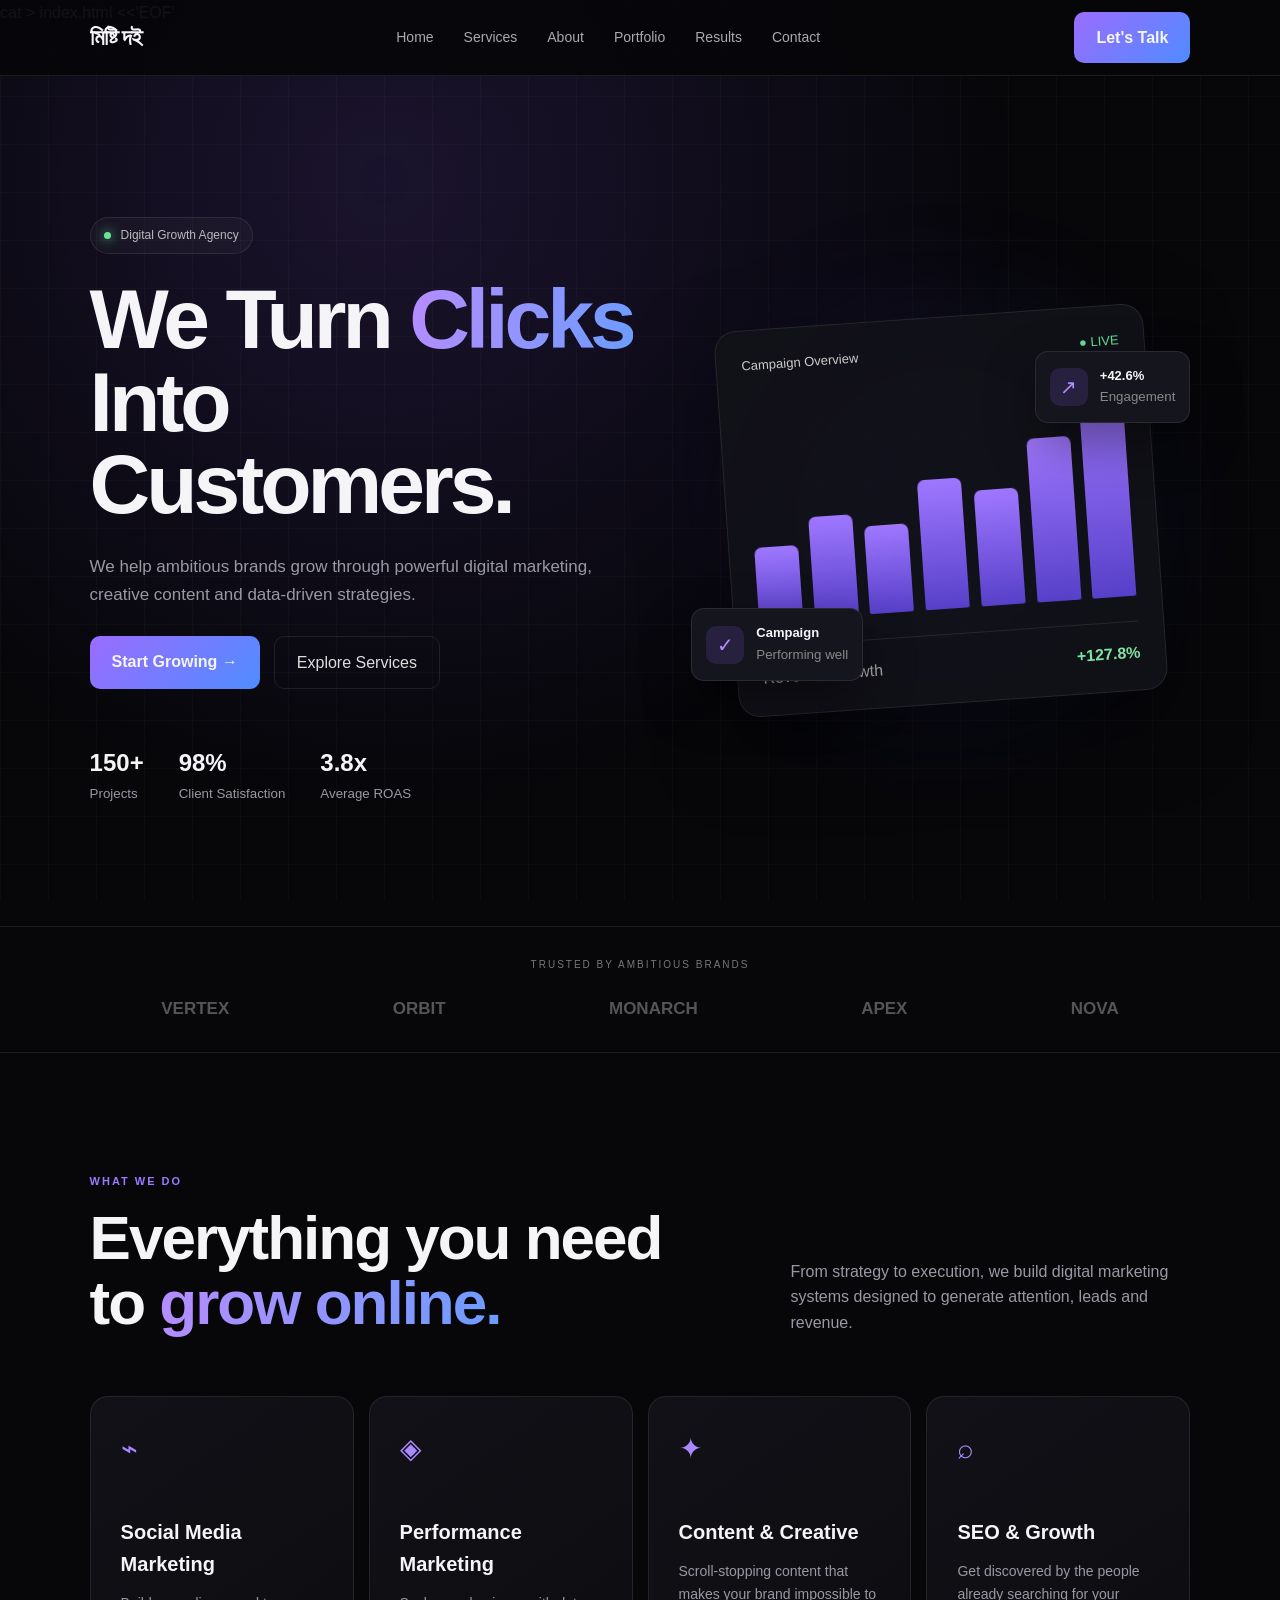
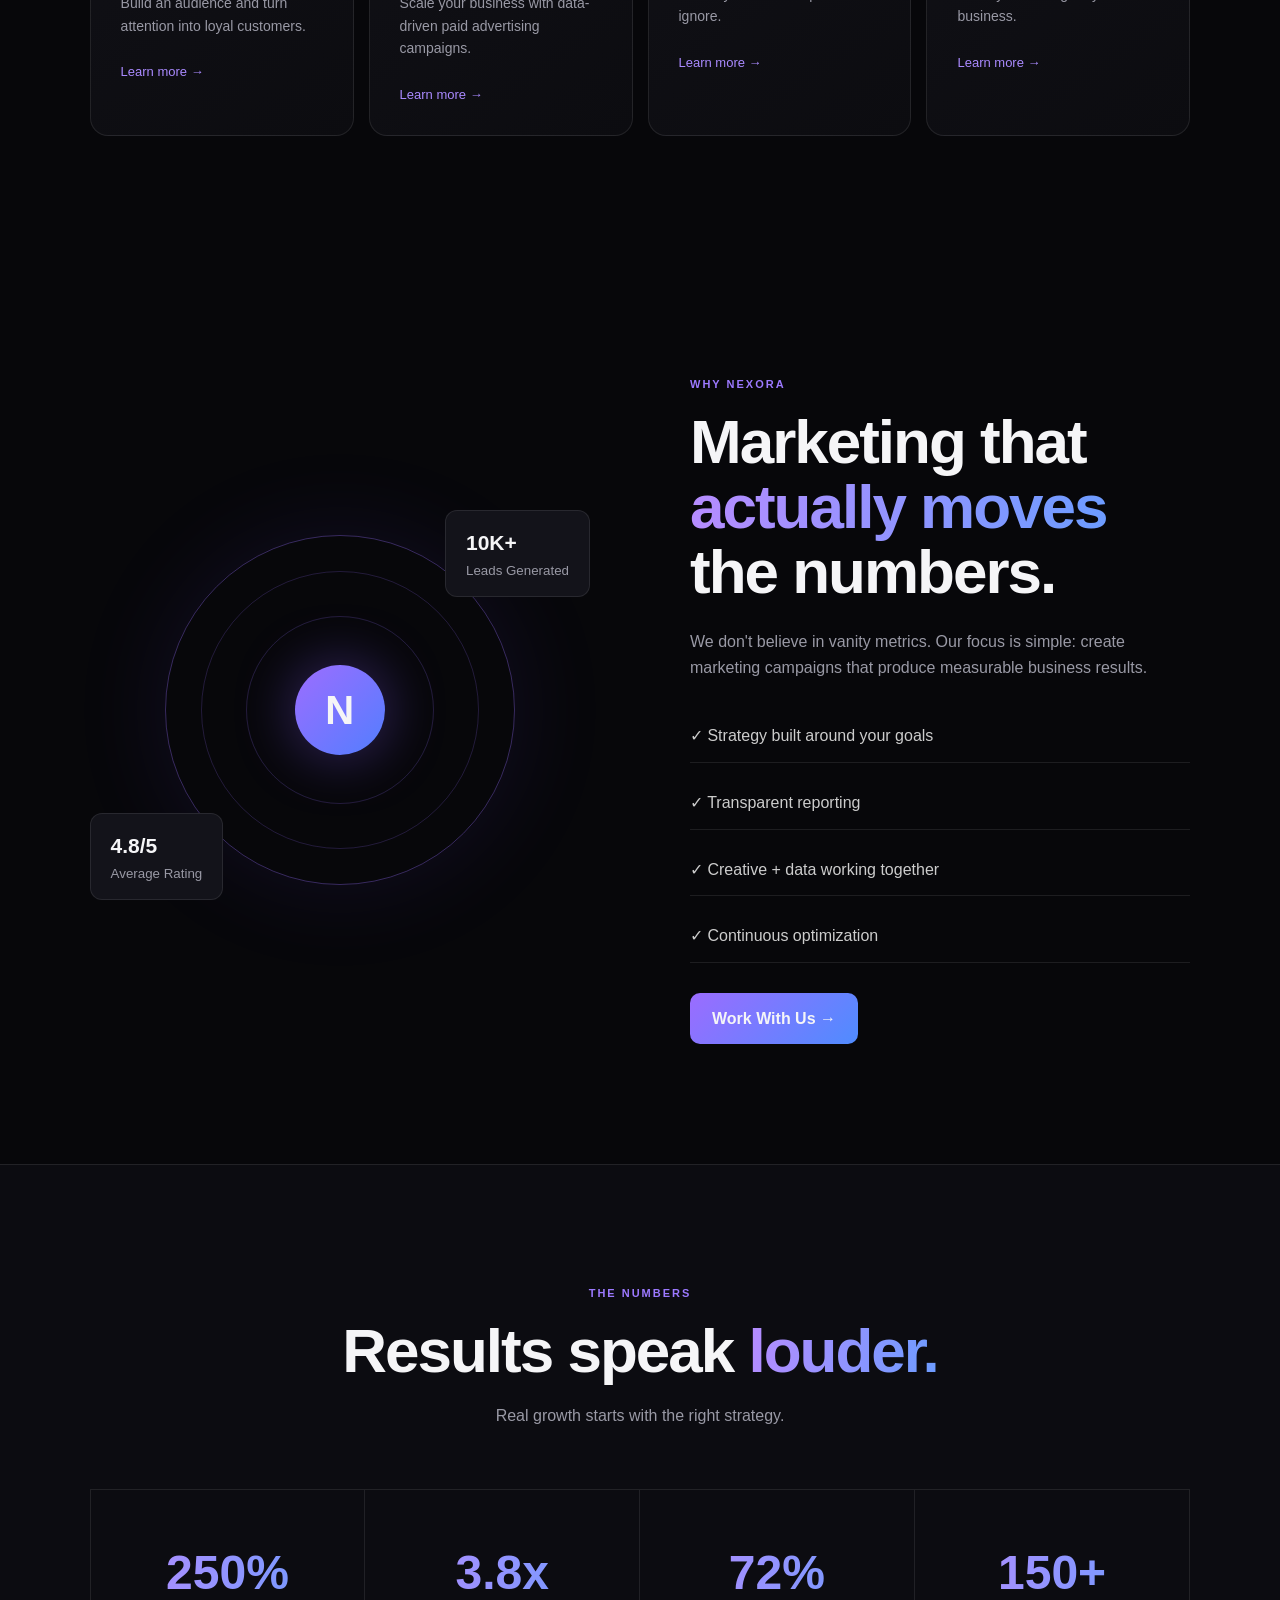
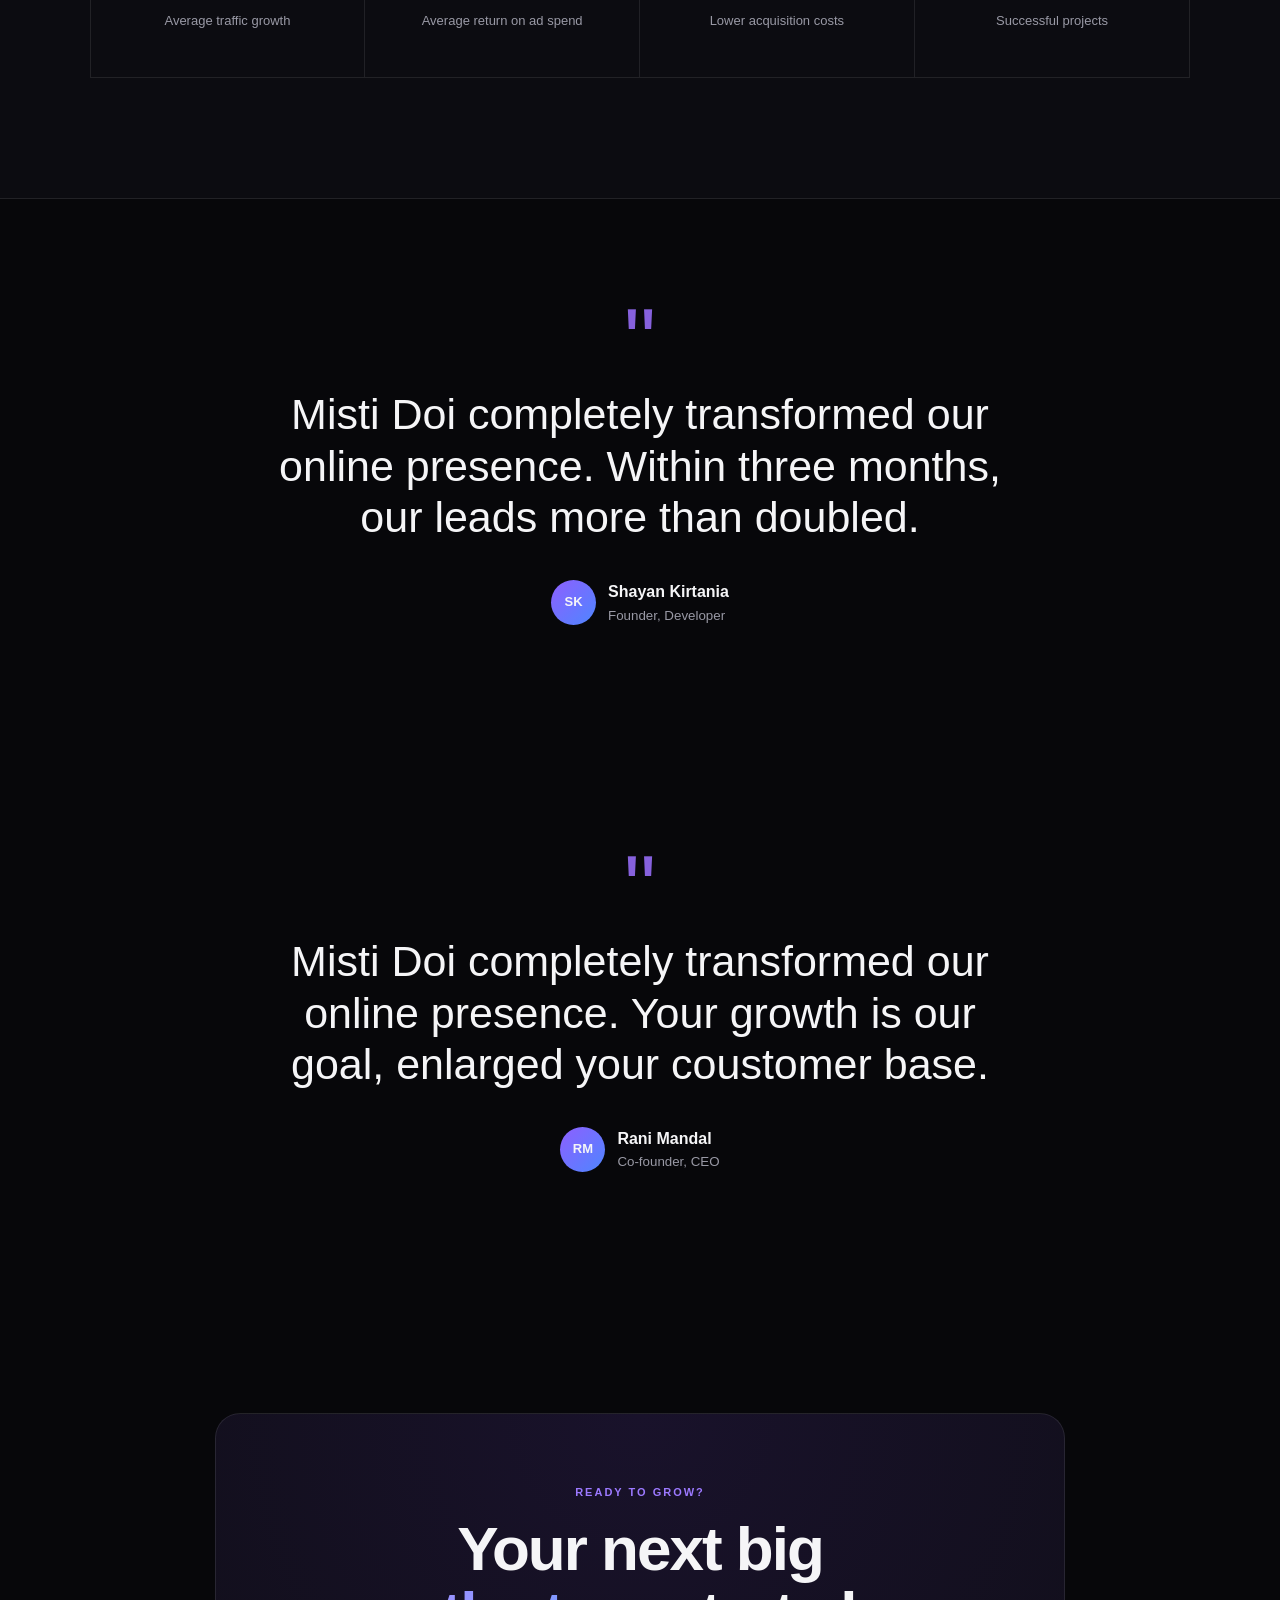
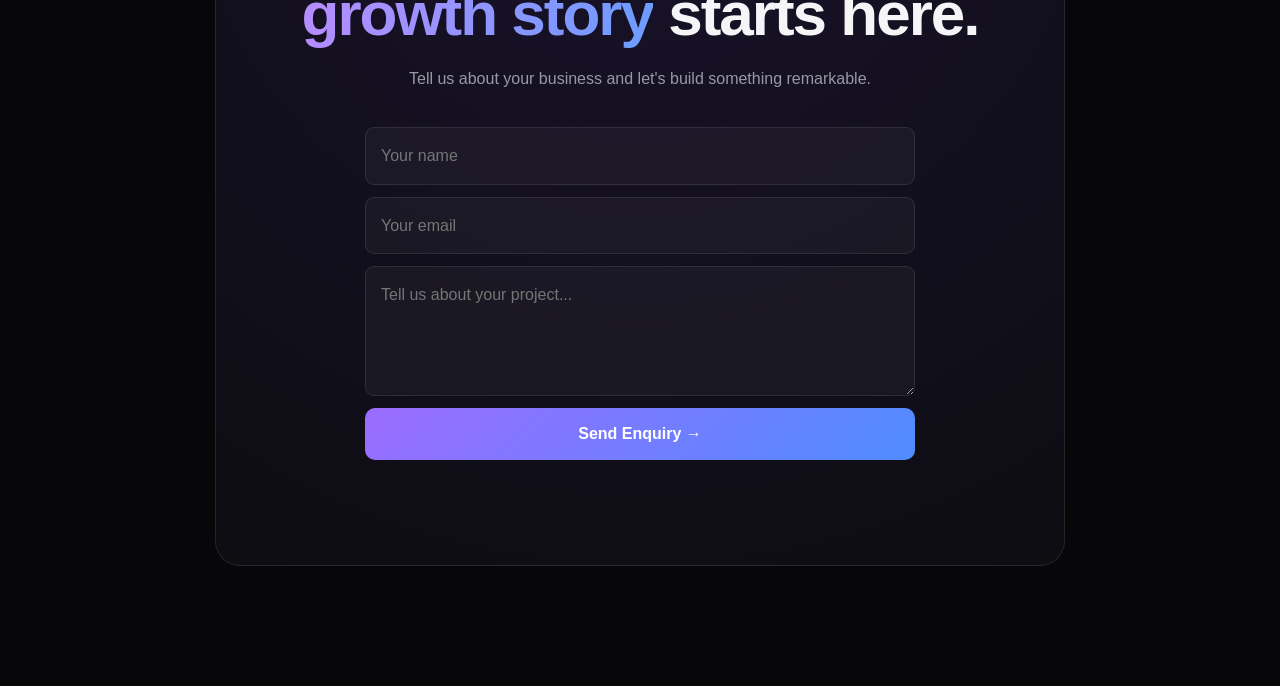
==== commit 190e7f2e: "Remove duplicate Portfolio nav link" ====
--- a/index.html
+++ b/index.html
@@ -19,7 +19,6 @@
         <a href="#services">Services</a>
         <a href="about.html">About</a>
         <a href="portfolio.html">Portfolio</a>
-        <a href="portfolio.html">Portfolio</a>
         <a href="#results">Results</a>
         <a href="#contact">Contact</a>
     </nav>
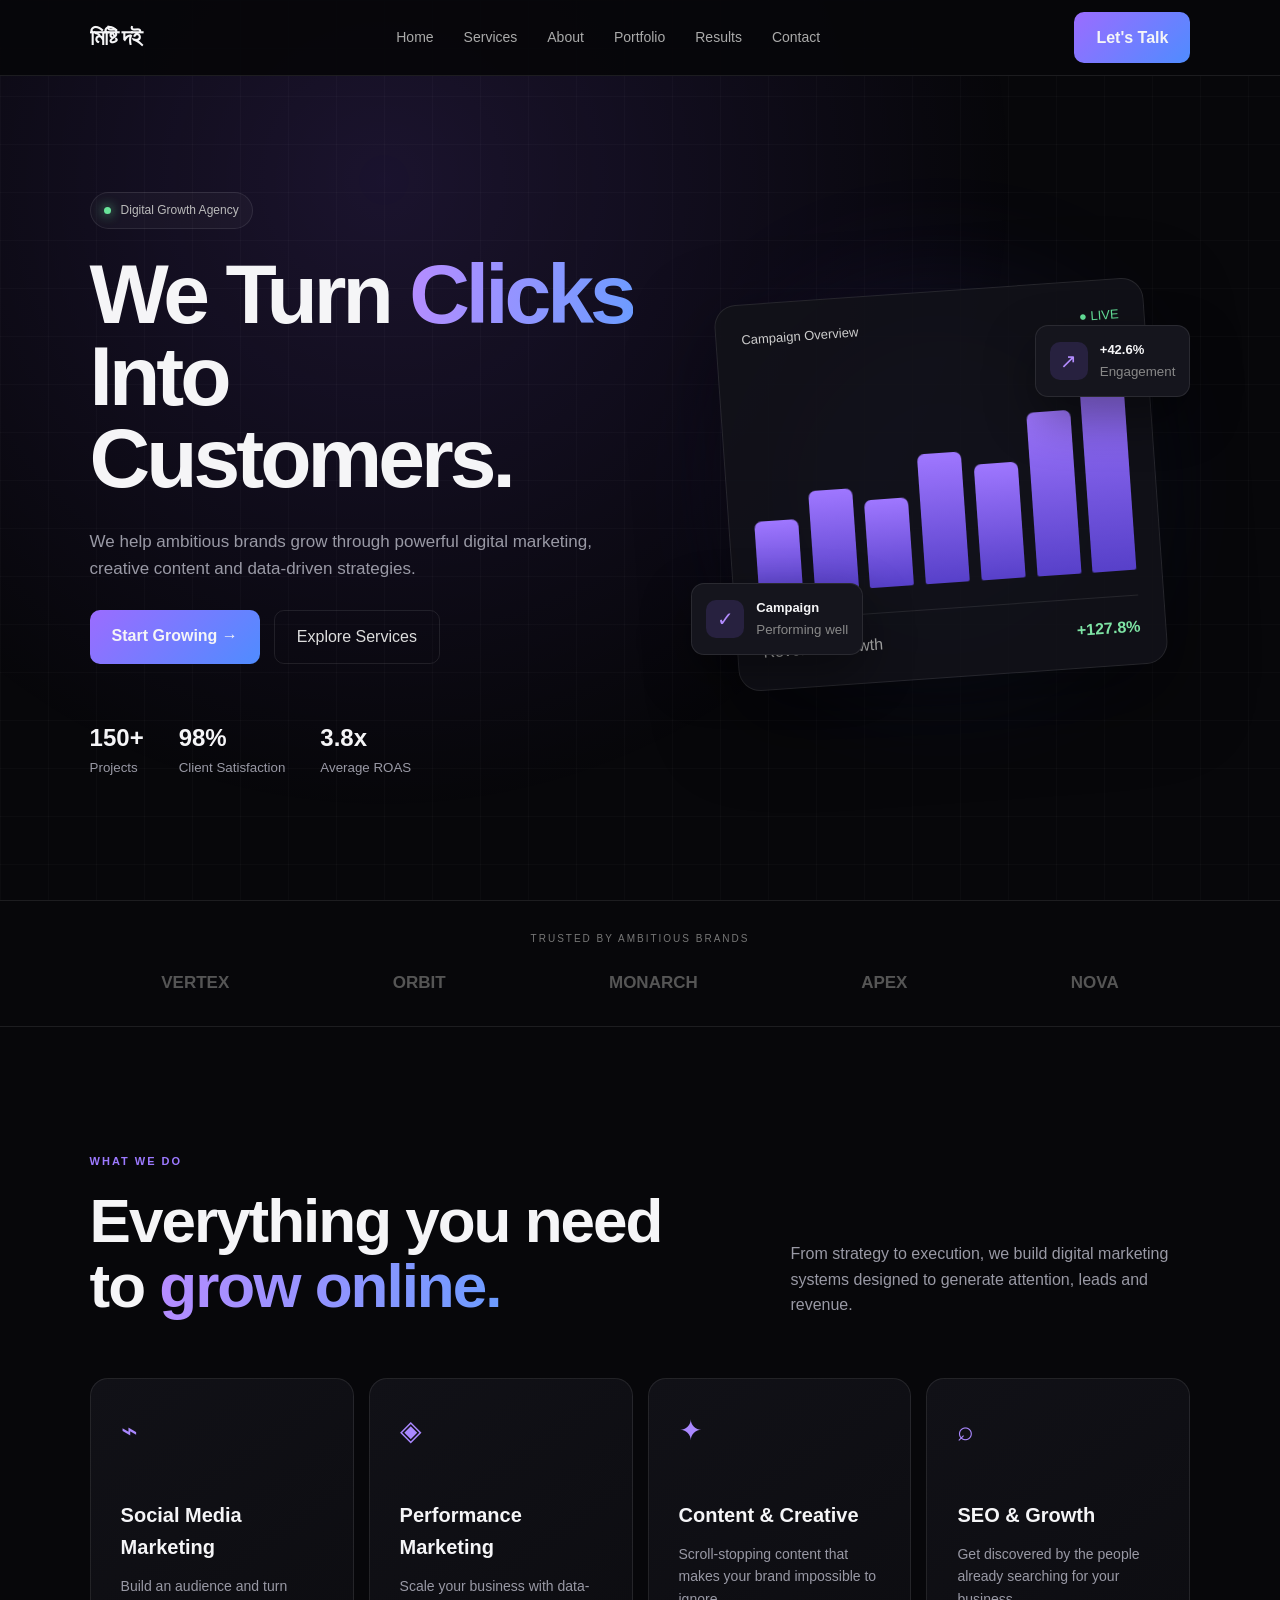
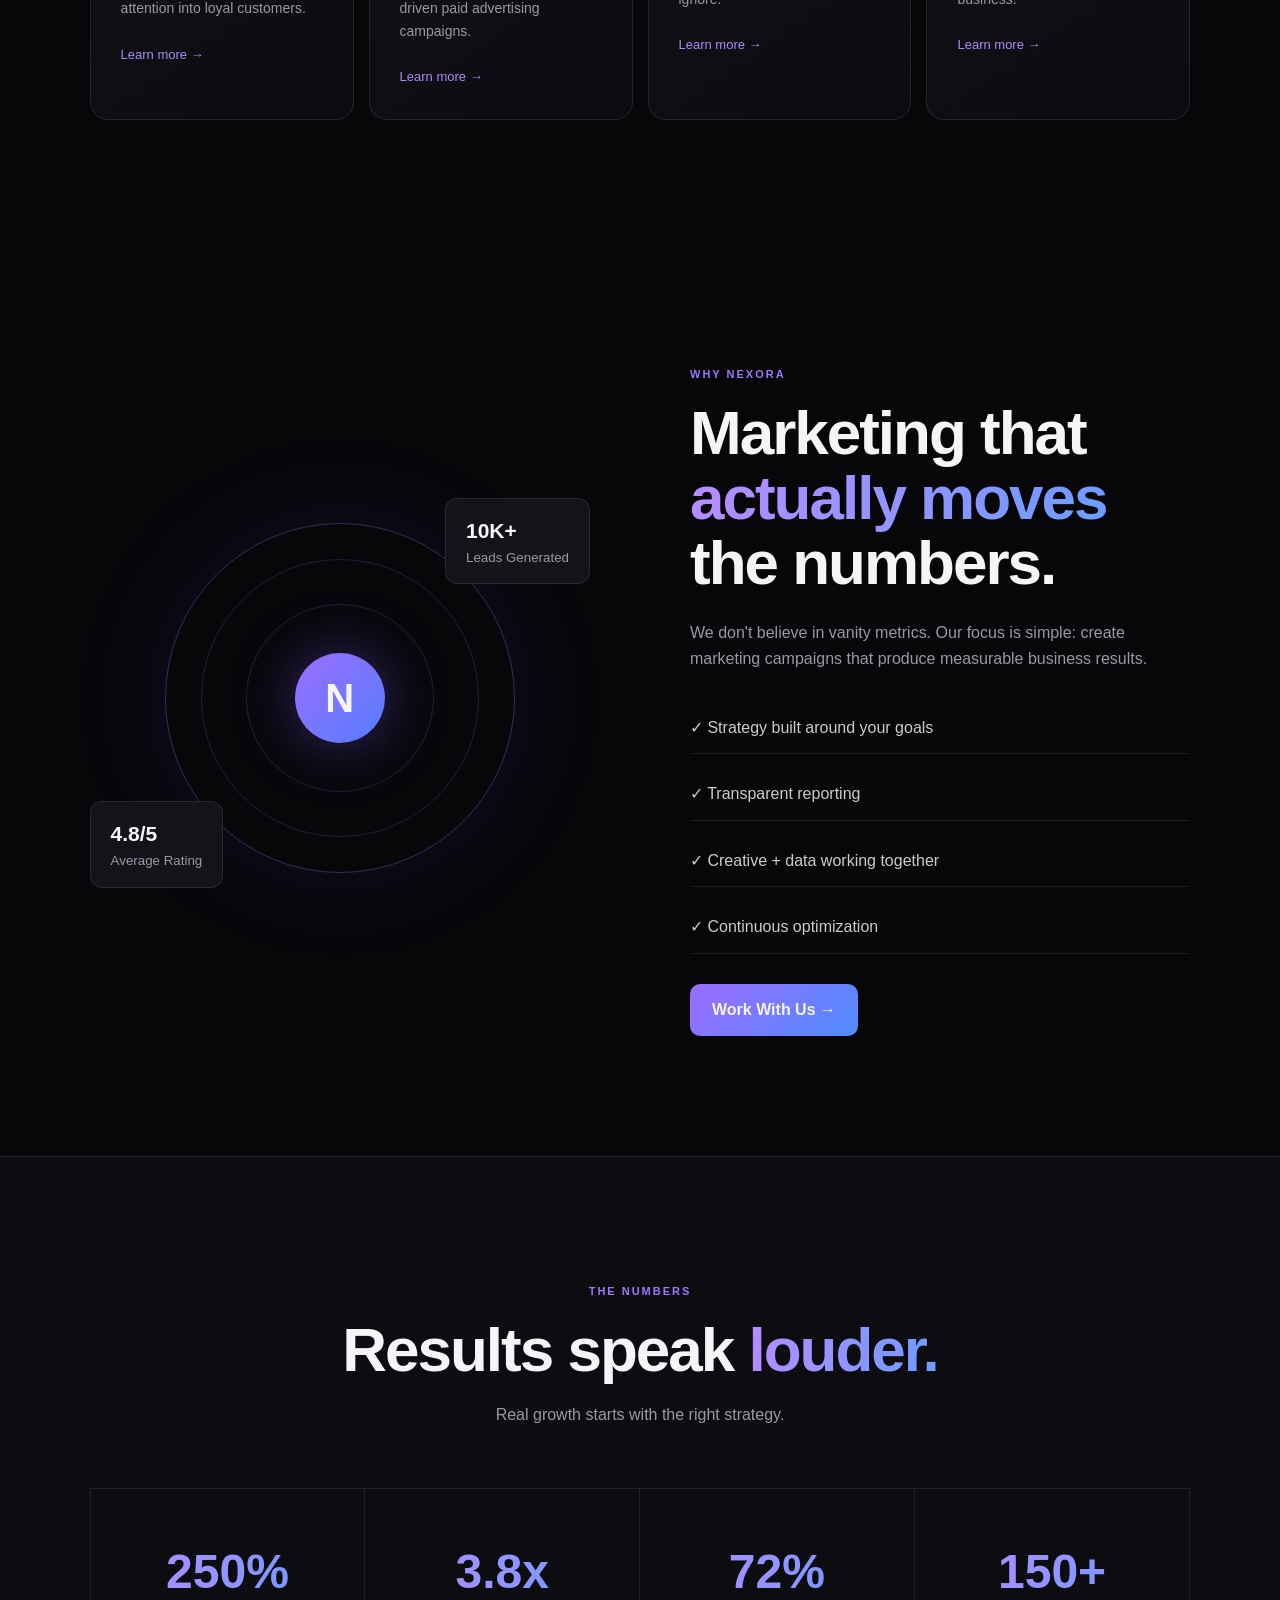
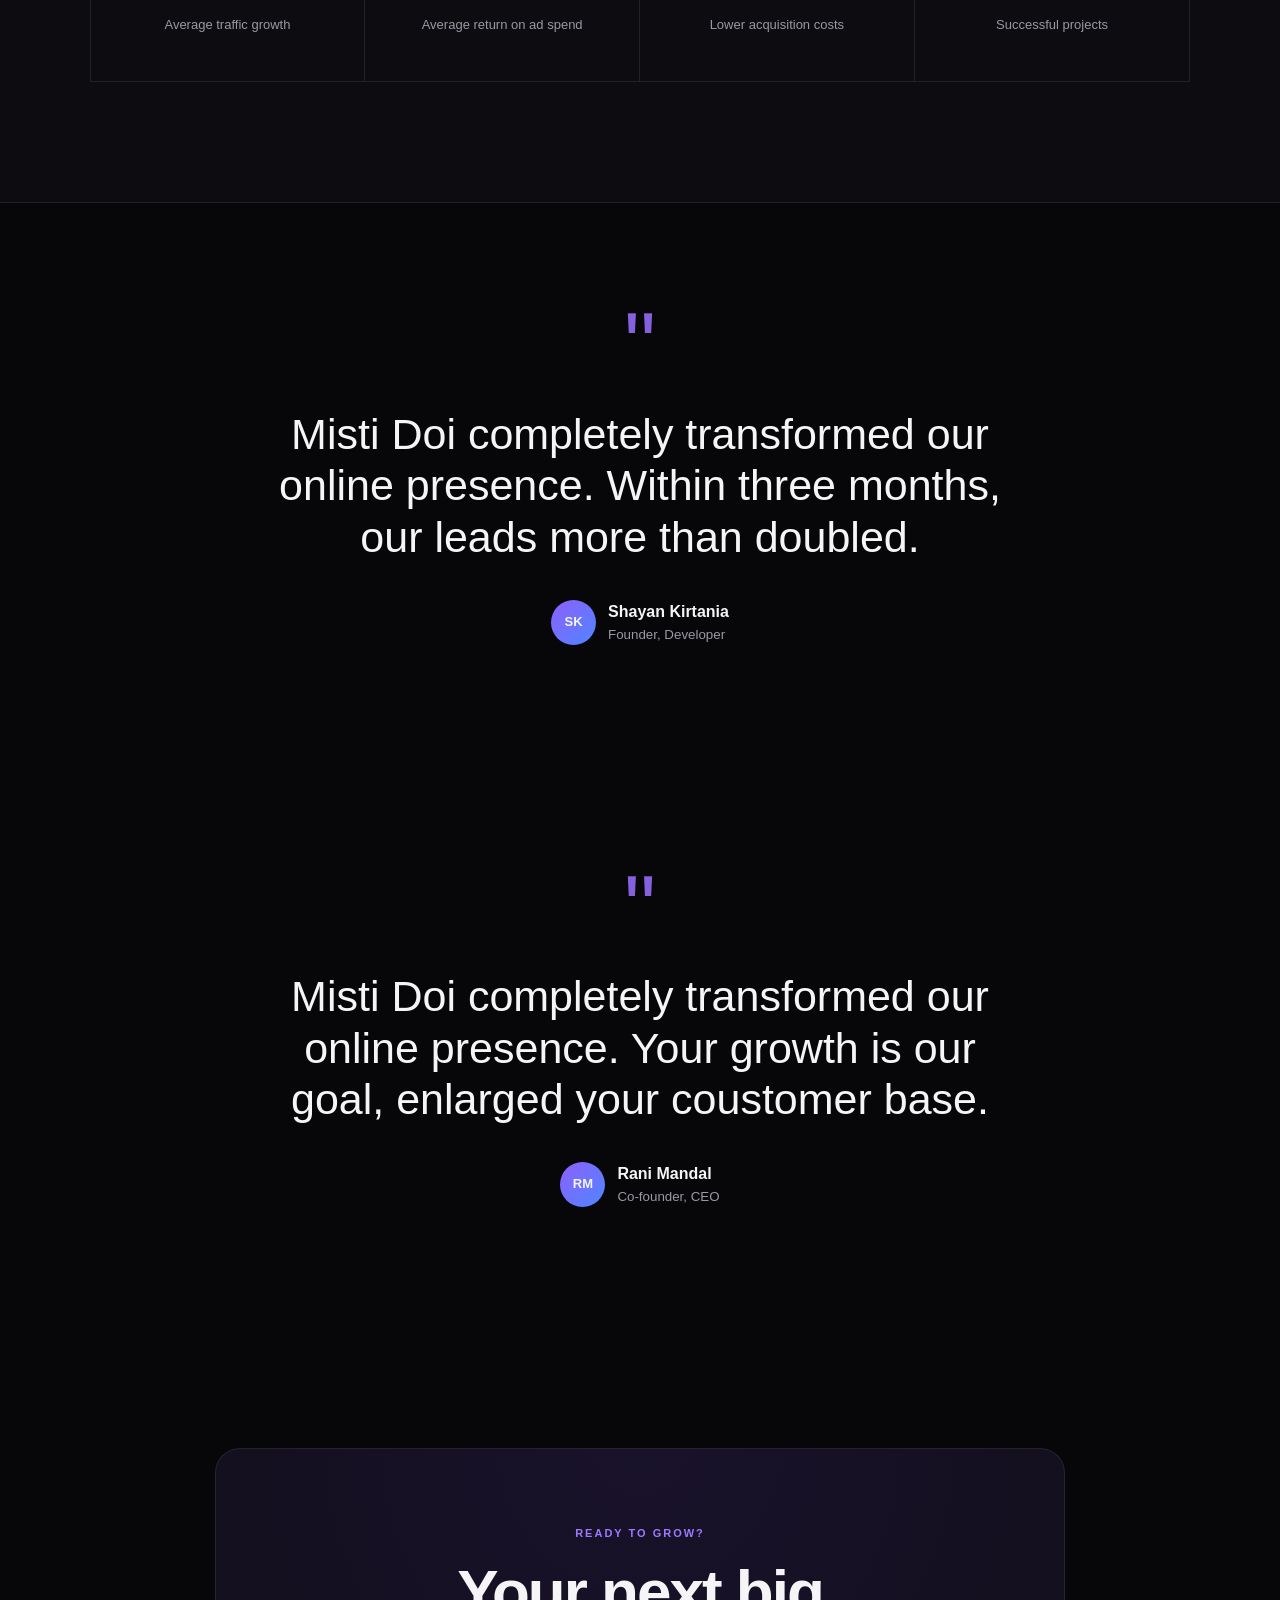
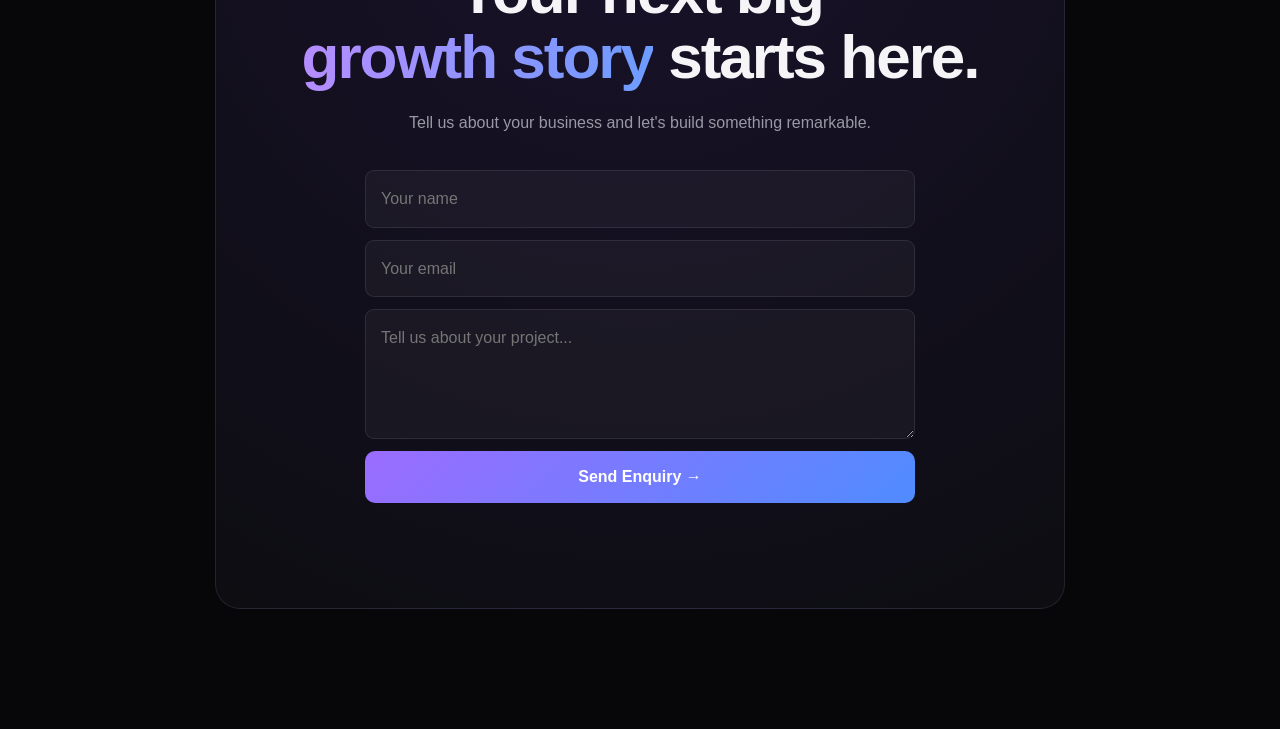
==== commit 0d6a34e8: "Rebuild portfolio.html with correct structure and fix stray text on index.html" ====
--- a/index.html
+++ b/index.html
@@ -1,4 +1,3 @@
-cat > index.html <<'EOF'
 <!DOCTYPE html>
 <html lang="en">
 <head>
--- a/style.css
+++ b/style.css
@@ -2022,249 +2022,64 @@
 
 }
 EOF
-/* ===== PORTFOLIO HEADER ===== */
-.portfolio-header{
-  height:76px;padding:0 7%;display:flex;align-items:center;
-  justify-content:space-between;position:sticky;top:0;
-  background:rgba(7,7,10,.95);z-index:100;border-bottom:1px solid var(--border)
-}
-.portfolio-logo{font-size:22px;font-weight:900}
-.portfolio-logo span{color:var(--purple)}
-.portfolio-back{
-  color:#bbb;font-size:14px;padding:10px 18px;border:1px solid var(--border);
-  border-radius:9px;transition:.3s
-}
-.portfolio-back:hover{color:white;border-color:rgba(150,110,255,.5)}
-
-/* ===== PORTFOLIO HERO ===== */
-.premium-portfolio-hero{
-  position:relative;padding:100px 7% 80px;max-width:900px;overflow:hidden
-}
-.portfolio-hero-orb{
-  position:absolute;top:-100px;right:-100px;width:350px;height:350px;
-  border-radius:50%;background:radial-gradient(circle,rgba(140,90,255,.2),transparent 70%);
-  z-index:-1
-}
-.premium-portfolio-hero h1{
-  font-size:clamp(34px,5.5vw,58px);line-height:1.1;letter-spacing:-2px;margin:15px 0 20px
-}
-.premium-portfolio-hero>p{color:var(--muted);font-size:17px;max-width:600px}
-.portfolio-hero-meta{
-  display:flex;align-items:center;gap:14px;margin-top:30px;
-  color:#999;font-size:13px;flex-wrap:wrap
-}
-.portfolio-hero-meta i{width:4px;height:4px;background:#666;border-radius:50%}
-
-/* ===== FEATURED PROJECT ===== */
-.featured-project{
-  display:grid;grid-template-columns:1.1fr .9fr;gap:50px;
-  align-items:center;padding:60px 7%
-}
-.featured-visual{position:relative;min-height:400px;display:flex;align-items:center;justify-content:center}
-.featured-grid{
-  position:absolute;inset:0;
-  background-image:linear-gradient(rgba(255,255,255,.03) 1px,transparent 1px),
-    linear-gradient(90deg,rgba(255,255,255,.03) 1px,transparent 1px);
-  background-size:30px 30px
-}
-.browser-window{
-  width:100%;max-width:420px;border:1px solid var(--border);border-radius:16px;
-  overflow:hidden;background:#0e0e14;z-index:2;box-shadow:0 30px 70px rgba(0,0,0,.5)
-}
-.browser-top{
-  display:flex;align-items:center;gap:6px;padding:12px 16px;
-  background:#141420;border-bottom:1px solid var(--border)
-}
-.browser-top span{width:9px;height:9px;border-radius:50%;background:#444}
-.browser-address{
-  margin-left:10px;font-size:11px;color:#777;background:#0a0a0f;
-  padding:5px 12px;border-radius:6px
-}
-.campaign-preview{padding:40px 28px;text-align:center}
-.campaign-label{color:var(--purple);font-size:11px;letter-spacing:2px;font-weight:bold;margin-bottom:14px}
-.campaign-preview h2{font-size:28px;line-height:1.2;letter-spacing:-1px;margin-bottom:12px}
-.campaign-preview p{color:var(--muted);font-size:13px;margin-bottom:20px}
-.campaign-button{
-  display:inline-block;background:linear-gradient(135deg,var(--purple),var(--blue));
-  padding:12px 20px;border-radius:9px;font-size:13px;font-weight:bold
-}
-.floating-result{
-  position:absolute;background:#15151d;border:1px solid var(--border);
-  padding:14px 18px;border-radius:12px;text-align:center;z-index:3;
-  box-shadow:0 15px 40px rgba(0,0,0,.4)
-}
-.result-a{top:10px;left:-10px}
-.result-b{bottom:10px;right:-10px}
-.floating-result strong{display:block;font-size:20px;color:var(--purple)}
-.floating-result small{color:var(--muted);font-size:11px}
-
-.featured-content .project-category{color:var(--purple);font-size:12px;letter-spacing:1px;font-weight:bold}
-.featured-content h2{font-size:clamp(28px,4vw,42px);margin:12px 0 16px;letter-spacing:-1px}
-.featured-content>p{color:var(--muted);margin-bottom:22px}
-.featured-services{display:flex;flex-wrap:wrap;gap:10px;margin-bottom:26px}
-.featured-services span{
-  padding:8px 14px;border:1px solid var(--border);border-radius:20px;
-  font-size:12px;color:#ccc
-}
-.case-study-btn{
-  display:inline-flex;align-items:center;gap:8px;color:white;font-weight:bold;font-size:14px
-}
-.case-study-btn span{transition:.3s}
-.case-study-btn:hover span{transform:translate(3px,-3px)}
-
-/* ===== PORTFOLIO WORK / FILTERS ===== */
-.portfolio-work{padding:60px 7%}
-.portfolio-section-heading{margin-bottom:40px}
-.centered-heading{text-align:center;max-width:600px;margin:0 auto 40px}
-.portfolio-section-heading h2{font-size:clamp(30px,4.5vw,46px);letter-spacing:-1px;margin-top:8px}
-
-.portfolio-filters{display:flex;gap:10px;flex-wrap:wrap;margin-bottom:40px}
-.portfolio-filter{
-  padding:10px 18px;border:1px solid var(--border);border-radius:30px;
-  background:transparent;color:#aaa;font-size:13px;cursor:pointer;transition:.3s
-}
-.portfolio-filter.active,.portfolio-filter:hover{
-  background:linear-gradient(135deg,var(--purple),var(--blue));color:white;border-color:transparent
-}
-
-.professional-project-grid{
-  display:grid;grid-template-columns:repeat(2,1fr);gap:24px
-}
+/* ===== STATS BAR ===== */
+.portfolio-stats{
+  display:grid;grid-template-columns:repeat(4,1fr);gap:1px;
+  background:var(--border);border:1px solid var(--border);
+  margin:0 7% 60px;border-radius:16px;overflow:hidden
+}
+.portfolio-stats div{
+  background:#0c0c11;padding:30px 20px;text-align:center;position:relative
+}
+.portfolio-stats strong{font-size:34px;font-weight:900;color:#fff}
+.portfolio-stats span{font-size:20px;color:var(--purple);font-weight:bold}
+.portfolio-stats small{display:block;color:var(--muted);font-size:12px;margin-top:6px}
+
+/* ===== TRUST STRIP ===== */
+.trust-strip{padding:30px 7% 60px;text-align:center}
+.trust-strip p{font-size:10px;letter-spacing:2px;color:#777;margin-bottom:20px}
+.trust-strip-row{
+  display:flex;justify-content:center;flex-wrap:wrap;gap:35px;
+  color:#555;font-weight:800;font-size:16px
+}
+
+/* ===== PROJECT VISUAL OVERLAY ===== */
+.project-visual{position:relative;overflow:hidden;cursor:pointer}
+.visual-overlay{
+  position:absolute;inset:0;background:rgba(7,7,10,.85);
+  display:flex;align-items:center;justify-content:center;
+  opacity:0;transition:opacity .35s ease;z-index:5
+}
+.visual-overlay span{
+  color:white;font-weight:bold;font-size:14px;
+  padding:12px 22px;border:1px solid rgba(255,255,255,.3);border-radius:30px;
+  transform:translateY(10px);transition:transform .35s ease
+}
+.professional-project:hover .visual-overlay{opacity:1}
+.professional-project:hover .visual-overlay span{transform:translateY(0)}
+.professional-project:hover .project-visual > div:not(.visual-overlay){
+  filter:blur(2px);transform:scale(1.05);transition:.35s
+}
+
+/* ===== FILTER FADE TRANSITION ===== */
 .professional-project{
-  border:1px solid var(--border);border-radius:18px;overflow:hidden;
-  background:linear-gradient(145deg,#111117,#0c0c10);transition:.35s
-}
-.professional-project:hover{transform:translateY(-6px);border-color:rgba(150,110,255,.4)}
-
-.project-visual{
-  height:220px;display:flex;align-items:center;justify-content:center;
-  position:relative;padding:20px
-}
-.visual-purple{background:linear-gradient(145deg,#241a3d,#150f26)}
-.visual-blue{background:linear-gradient(145deg,#151d3d,#0e1326)}
-.visual-pink{background:linear-gradient(145deg,#3a1a30,#22101f)}
-.visual-orange{background:linear-gradient(145deg,#3a2410,#22150a)}
-.visual-green{background:linear-gradient(145deg,#123322,#0a1f16)}
-.visual-dark{background:linear-gradient(145deg,#1a1a22,#101014)}
-
-.visual-label{
-  position:absolute;top:16px;left:16px;font-size:10px;letter-spacing:1.5px;
-  color:rgba(255,255,255,.5);font-weight:bold
-}
-
-.analytics-card{
-  background:rgba(10,10,15,.6);border:1px solid rgba(255,255,255,.08);
-  border-radius:12px;padding:16px;width:200px
-}
-.analytics-card small{color:#999;font-size:9px;letter-spacing:1px}
-.analytics-card strong{display:block;font-size:18px;margin:6px 0 12px}
-.fake-chart{display:flex;align-items:end;gap:4px;height:40px}
-.fake-chart span{
-  flex:1;background:linear-gradient(to top,#8a5fff,#c8a8ff);border-radius:2px 2px 0 0
-}
-.fake-chart span:nth-child(1){height:30%}
-.fake-chart span:nth-child(2){height:50%}
-.fake-chart span:nth-child(3){height:40%}
-.fake-chart span:nth-child(4){height:65%}
-.fake-chart span:nth-child(5){height:55%}
-.fake-chart span:nth-child(6){height:80%}
-.fake-chart span:nth-child(7){height:95%}
-.chart-footer{display:flex;justify-content:space-between;margin-top:10px;font-size:11px;color:#999}
-
-.social-phone{
-  width:150px;background:#0a0a0f;border:1px solid rgba(255,255,255,.1);
-  border-radius:20px;padding:14px;text-align:center
-}
-.phone-top{font-size:9px;letter-spacing:1px;color:#888;margin-bottom:12px}
-.social-post{padding:16px 0}
-.post-circle{
-  width:34px;height:34px;border-radius:50%;margin:0 auto 12px;
-  background:linear-gradient(135deg,var(--blue),var(--purple))
-}
-.social-post strong{display:block;font-size:13px;line-height:1.3}
-.social-post small{color:#888;font-size:9px;display:block;margin-top:8px}
-.social-bottom{display:flex;justify-content:space-around;color:#888;font-size:13px;margin-top:10px}
-
-.web-mockup{width:100%;max-width:220px}
-.web-nav{display:flex;justify-content:space-between;font-size:10px;color:#aaa;margin-bottom:16px}
-.web-copy small{color:var(--purple);font-size:9px;letter-spacing:1px}
-.web-copy strong{display:block;font-size:16px;line-height:1.3;margin:8px 0 10px}
-.web-line{width:40px;height:3px;background:linear-gradient(90deg,var(--purple),var(--blue));border-radius:2px}
-
-.creative-poster{text-align:center}
-.creative-poster small{color:#ffa96b;font-size:9px;letter-spacing:1px}
-.creative-poster strong{
-  display:block;font-size:22px;line-height:1.1;margin:12px 0;letter-spacing:-1px
-}
-.creative-poster span{font-size:10px;color:#888;letter-spacing:2px}
-
-.seo-dashboard{text-align:center}
-.seo-title{font-size:10px;letter-spacing:1.5px;color:#7ee4a5;margin-bottom:10px}
-.seo-number{font-size:28px;font-weight:900;color:#7ee4a5;margin-bottom:14px}
-.seo-bars{display:flex;gap:5px;justify-content:center;align-items:end;height:35px}
-.seo-bars span{width:8px;background:linear-gradient(to top,#2d8a5f,#7ee4a5);border-radius:2px}
-.seo-bars span:nth-child(1){height:40%}
-.seo-bars span:nth-child(2){height:70%}
-.seo-bars span:nth-child(3){height:55%}
-.seo-bars span:nth-child(4){height:90%}
-
-.reels-stack{position:relative;width:120px;height:170px}
-.reel-card{
-  position:absolute;width:110px;height:160px;border-radius:14px;
-  display:flex;align-items:center;justify-content:center;
-  font-size:11px;font-weight:bold;color:rgba(255,255,255,.4)
-}
-.reel-back{background:#1c1c26;transform:rotate(-8deg);top:5px;left:-5px}
-.reel-middle{background:#232330;transform:rotate(4deg);top:0;right:-5px}
-.reel-front{
-  background:#0a0a10;border:1px solid rgba(255,255,255,.1);z-index:2;
-  flex-direction:column;padding:14px;text-align:center;color:white
-}
-.reel-front small{color:#888;font-size:8px;letter-spacing:1px;margin-bottom:8px}
-.reel-front strong{font-size:15px;line-height:1.2}
-.reel-front span{margin-top:8px;font-size:16px}
-
-.professional-project-content{padding:24px}
-.professional-project-content .project-category{
-  color:var(--purple);font-size:11px;font-weight:bold;letter-spacing:1px
-}
-.professional-project-content h3{font-size:19px;margin:10px 0 8px}
-.professional-project-content p{color:var(--muted);font-size:13px;margin-bottom:16px}
-.project-tags{display:flex;flex-wrap:wrap;gap:8px;margin-bottom:18px}
-.project-tags span{
-  background:rgba(255,255,255,.05);padding:5px 11px;border-radius:15px;
-  font-size:11px;color:#bbb
-}
-.professional-project-content a{
-  color:white;font-weight:bold;font-size:13px;display:inline-flex;gap:6px
-}
-
-/* ===== PROCESS ===== */
-.portfolio-process{padding:70px 7%}
-.process-grid{display:grid;grid-template-columns:repeat(4,1fr);gap:20px}
-.process-step{
-  padding:26px;border:1px solid var(--border);border-radius:14px;
-  background:linear-gradient(145deg,#111117,#0c0c10)
-}
-.process-step span{
-  display:block;font-size:26px;font-weight:900;color:rgba(150,110,255,.4);margin-bottom:12px
-}
-.process-step h3{font-size:17px;margin-bottom:6px}
-.process-step p{color:var(--muted);font-size:13px}
-
-/* ===== PORTFOLIO CTA ===== */
-.premium-portfolio-cta{
-  text-align:center;padding:90px 7%;max-width:750px;margin:0 auto
-}
-.premium-portfolio-cta h2{font-size:clamp(30px,4.5vw,46px);letter-spacing:-1px;margin:14px 0 18px}
-.premium-portfolio-cta>p{color:var(--muted);margin-bottom:26px}
+  transition:opacity .35s ease, transform .35s ease
+}
+.professional-project.hidden-project{
+  opacity:0;transform:scale(.95);pointer-events:none;
+  position:absolute;visibility:hidden
+}
+
+/* ===== SCROLL PROGRESS BAR ===== */
+.scroll-progress{
+  position:fixed;top:0;left:0;height:3px;
+  background:linear-gradient(90deg,var(--purple),var(--blue));
+  z-index:200;width:0%
+}
 
 @media(max-width:900px){
-  .featured-project{grid-template-columns:1fr}
-  .professional-project-grid{grid-template-columns:1fr}
-  .process-grid{grid-template-columns:repeat(2,1fr)}
+  .portfolio-stats{grid-template-columns:repeat(2,1fr)}
 }
 @media(max-width:600px){
-  .process-grid{grid-template-columns:1fr}
-  .portfolio-hero-meta{gap:8px}
-}
+  .trust-strip-row{gap:20px;font-size:13px}
+}
